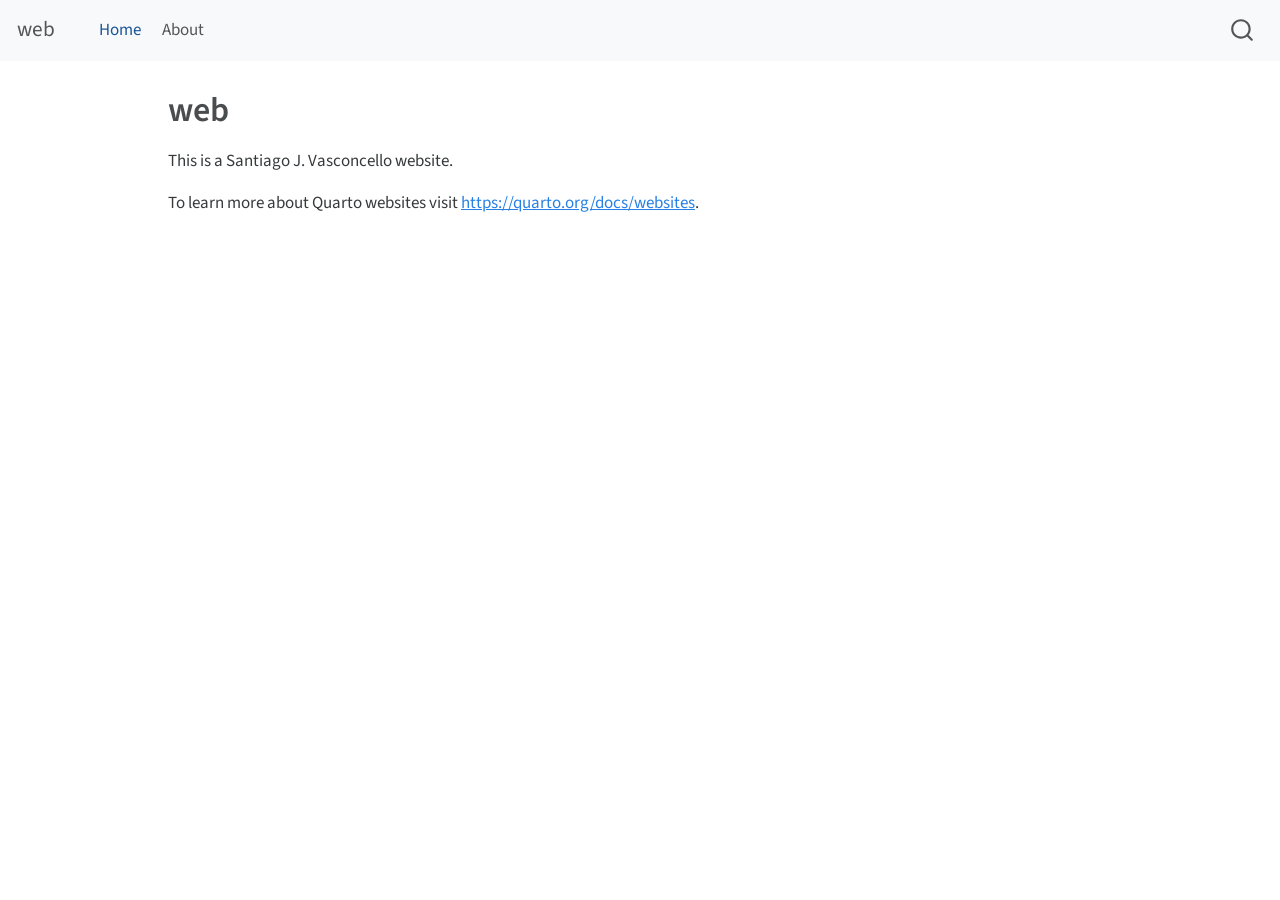
==== docs/index.html @ 11f4a7a4 "🎉 First commit" ====
<!DOCTYPE html>
<html xmlns="http://www.w3.org/1999/xhtml" lang="en" xml:lang="en"><head>

<meta charset="utf-8">
<meta name="generator" content="quarto-1.3.450">

<meta name="viewport" content="width=device-width, initial-scale=1.0, user-scalable=yes">


<title>web</title>
<style>
code{white-space: pre-wrap;}
span.smallcaps{font-variant: small-caps;}
div.columns{display: flex; gap: min(4vw, 1.5em);}
div.column{flex: auto; overflow-x: auto;}
div.hanging-indent{margin-left: 1.5em; text-indent: -1.5em;}
ul.task-list{list-style: none;}
ul.task-list li input[type="checkbox"] {
  width: 0.8em;
  margin: 0 0.8em 0.2em -1em; /* quarto-specific, see https://github.com/quarto-dev/quarto-cli/issues/4556 */ 
  vertical-align: middle;
}
</style>


<script src="site_libs/quarto-nav/quarto-nav.js"></script>
<script src="site_libs/quarto-nav/headroom.min.js"></script>
<script src="site_libs/clipboard/clipboard.min.js"></script>
<script src="site_libs/quarto-search/autocomplete.umd.js"></script>
<script src="site_libs/quarto-search/fuse.min.js"></script>
<script src="site_libs/quarto-search/quarto-search.js"></script>
<meta name="quarto:offset" content="./">
<script src="site_libs/quarto-html/quarto.js"></script>
<script src="site_libs/quarto-html/popper.min.js"></script>
<script src="site_libs/quarto-html/tippy.umd.min.js"></script>
<script src="site_libs/quarto-html/anchor.min.js"></script>
<link href="site_libs/quarto-html/tippy.css" rel="stylesheet">
<link href="site_libs/quarto-html/quarto-syntax-highlighting.css" rel="stylesheet" id="quarto-text-highlighting-styles">
<script src="site_libs/bootstrap/bootstrap.min.js"></script>
<link href="site_libs/bootstrap/bootstrap-icons.css" rel="stylesheet">
<link href="site_libs/bootstrap/bootstrap.min.css" rel="stylesheet" id="quarto-bootstrap" data-mode="light">
<script id="quarto-search-options" type="application/json">{
  "location": "navbar",
  "copy-button": false,
  "collapse-after": 3,
  "panel-placement": "end",
  "type": "overlay",
  "limit": 20,
  "language": {
    "search-no-results-text": "No results",
    "search-matching-documents-text": "matching documents",
    "search-copy-link-title": "Copy link to search",
    "search-hide-matches-text": "Hide additional matches",
    "search-more-match-text": "more match in this document",
    "search-more-matches-text": "more matches in this document",
    "search-clear-button-title": "Clear",
    "search-detached-cancel-button-title": "Cancel",
    "search-submit-button-title": "Submit",
    "search-label": "Search"
  }
}</script>


<link rel="stylesheet" href="styles.css">
</head>

<body class="nav-fixed">

<div id="quarto-search-results"></div>
  <header id="quarto-header" class="headroom fixed-top">
    <nav class="navbar navbar-expand-lg navbar-dark ">
      <div class="navbar-container container-fluid">
      <div class="navbar-brand-container">
    <a class="navbar-brand" href="./index.html">
    <span class="navbar-title">web</span>
    </a>
  </div>
            <div id="quarto-search" class="" title="Search"></div>
          <button class="navbar-toggler" type="button" data-bs-toggle="collapse" data-bs-target="#navbarCollapse" aria-controls="navbarCollapse" aria-expanded="false" aria-label="Toggle navigation" onclick="if (window.quartoToggleHeadroom) { window.quartoToggleHeadroom(); }">
  <span class="navbar-toggler-icon"></span>
</button>
          <div class="collapse navbar-collapse" id="navbarCollapse">
            <ul class="navbar-nav navbar-nav-scroll me-auto">
  <li class="nav-item">
    <a class="nav-link active" href="./index.html" rel="" target="" aria-current="page">
 <span class="menu-text">Home</span></a>
  </li>  
  <li class="nav-item">
    <a class="nav-link" href="./about.html" rel="" target="">
 <span class="menu-text">About</span></a>
  </li>  
</ul>
            <div class="quarto-navbar-tools ms-auto">
</div>
          </div> <!-- /navcollapse -->
      </div> <!-- /container-fluid -->
    </nav>
</header>
<!-- content -->
<div id="quarto-content" class="quarto-container page-columns page-rows-contents page-layout-article page-navbar">
<!-- sidebar -->
<!-- margin-sidebar -->
    <div id="quarto-margin-sidebar" class="sidebar margin-sidebar">
        
    </div>
<!-- main -->
<main class="content" id="quarto-document-content">

<header id="title-block-header" class="quarto-title-block default">
<div class="quarto-title">
<h1 class="title">web</h1>
</div>



<div class="quarto-title-meta">

    
  
    
  </div>
  

</header>

<p>This is a Santiago J. Vasconcello website.</p>
<p>To learn more about Quarto websites visit <a href="https://quarto.org/docs/websites" class="uri">https://quarto.org/docs/websites</a>.</p>



</main> <!-- /main -->
<script id="quarto-html-after-body" type="application/javascript">
window.document.addEventListener("DOMContentLoaded", function (event) {
  const toggleBodyColorMode = (bsSheetEl) => {
    const mode = bsSheetEl.getAttribute("data-mode");
    const bodyEl = window.document.querySelector("body");
    if (mode === "dark") {
      bodyEl.classList.add("quarto-dark");
      bodyEl.classList.remove("quarto-light");
    } else {
      bodyEl.classList.add("quarto-light");
      bodyEl.classList.remove("quarto-dark");
    }
  }
  const toggleBodyColorPrimary = () => {
    const bsSheetEl = window.document.querySelector("link#quarto-bootstrap");
    if (bsSheetEl) {
      toggleBodyColorMode(bsSheetEl);
    }
  }
  toggleBodyColorPrimary();  
  const icon = "";
  const anchorJS = new window.AnchorJS();
  anchorJS.options = {
    placement: 'right',
    icon: icon
  };
  anchorJS.add('.anchored');
  const isCodeAnnotation = (el) => {
    for (const clz of el.classList) {
      if (clz.startsWith('code-annotation-')) {                     
        return true;
      }
    }
    return false;
  }
  const clipboard = new window.ClipboardJS('.code-copy-button', {
    text: function(trigger) {
      const codeEl = trigger.previousElementSibling.cloneNode(true);
      for (const childEl of codeEl.children) {
        if (isCodeAnnotation(childEl)) {
          childEl.remove();
        }
      }
      return codeEl.innerText;
    }
  });
  clipboard.on('success', function(e) {
    // button target
    const button = e.trigger;
    // don't keep focus
    button.blur();
    // flash "checked"
    button.classList.add('code-copy-button-checked');
    var currentTitle = button.getAttribute("title");
    button.setAttribute("title", "Copied!");
    let tooltip;
    if (window.bootstrap) {
      button.setAttribute("data-bs-toggle", "tooltip");
      button.setAttribute("data-bs-placement", "left");
      button.setAttribute("data-bs-title", "Copied!");
      tooltip = new bootstrap.Tooltip(button, 
        { trigger: "manual", 
          customClass: "code-copy-button-tooltip",
          offset: [0, -8]});
      tooltip.show();    
    }
    setTimeout(function() {
      if (tooltip) {
        tooltip.hide();
        button.removeAttribute("data-bs-title");
        button.removeAttribute("data-bs-toggle");
        button.removeAttribute("data-bs-placement");
      }
      button.setAttribute("title", currentTitle);
      button.classList.remove('code-copy-button-checked');
    }, 1000);
    // clear code selection
    e.clearSelection();
  });
  function tippyHover(el, contentFn) {
    const config = {
      allowHTML: true,
      content: contentFn,
      maxWidth: 500,
      delay: 100,
      arrow: false,
      appendTo: function(el) {
          return el.parentElement;
      },
      interactive: true,
      interactiveBorder: 10,
      theme: 'quarto',
      placement: 'bottom-start'
    };
    window.tippy(el, config); 
  }
  const noterefs = window.document.querySelectorAll('a[role="doc-noteref"]');
  for (var i=0; i<noterefs.length; i++) {
    const ref = noterefs[i];
    tippyHover(ref, function() {
      // use id or data attribute instead here
      let href = ref.getAttribute('data-footnote-href') || ref.getAttribute('href');
      try { href = new URL(href).hash; } catch {}
      const id = href.replace(/^#\/?/, "");
      const note = window.document.getElementById(id);
      return note.innerHTML;
    });
  }
      let selectedAnnoteEl;
      const selectorForAnnotation = ( cell, annotation) => {
        let cellAttr = 'data-code-cell="' + cell + '"';
        let lineAttr = 'data-code-annotation="' +  annotation + '"';
        const selector = 'span[' + cellAttr + '][' + lineAttr + ']';
        return selector;
      }
      const selectCodeLines = (annoteEl) => {
        const doc = window.document;
        const targetCell = annoteEl.getAttribute("data-target-cell");
        const targetAnnotation = annoteEl.getAttribute("data-target-annotation");
        const annoteSpan = window.document.querySelector(selectorForAnnotation(targetCell, targetAnnotation));
        const lines = annoteSpan.getAttribute("data-code-lines").split(",");
        const lineIds = lines.map((line) => {
          return targetCell + "-" + line;
        })
        let top = null;
        let height = null;
        let parent = null;
        if (lineIds.length > 0) {
            //compute the position of the single el (top and bottom and make a div)
            const el = window.document.getElementById(lineIds[0]);
            top = el.offsetTop;
            height = el.offsetHeight;
            parent = el.parentElement.parentElement;
          if (lineIds.length > 1) {
            const lastEl = window.document.getElementById(lineIds[lineIds.length - 1]);
            const bottom = lastEl.offsetTop + lastEl.offsetHeight;
            height = bottom - top;
          }
          if (top !== null && height !== null && parent !== null) {
            // cook up a div (if necessary) and position it 
            let div = window.document.getElementById("code-annotation-line-highlight");
            if (div === null) {
              div = window.document.createElement("div");
              div.setAttribute("id", "code-annotation-line-highlight");
              div.style.position = 'absolute';
              parent.appendChild(div);
            }
            div.style.top = top - 2 + "px";
            div.style.height = height + 4 + "px";
            let gutterDiv = window.document.getElementById("code-annotation-line-highlight-gutter");
            if (gutterDiv === null) {
              gutterDiv = window.document.createElement("div");
              gutterDiv.setAttribute("id", "code-annotation-line-highlight-gutter");
              gutterDiv.style.position = 'absolute';
              const codeCell = window.document.getElementById(targetCell);
              const gutter = codeCell.querySelector('.code-annotation-gutter');
              gutter.appendChild(gutterDiv);
            }
            gutterDiv.style.top = top - 2 + "px";
            gutterDiv.style.height = height + 4 + "px";
          }
          selectedAnnoteEl = annoteEl;
        }
      };
      const unselectCodeLines = () => {
        const elementsIds = ["code-annotation-line-highlight", "code-annotation-line-highlight-gutter"];
        elementsIds.forEach((elId) => {
          const div = window.document.getElementById(elId);
          if (div) {
            div.remove();
          }
        });
        selectedAnnoteEl = undefined;
      };
      // Attach click handler to the DT
      const annoteDls = window.document.querySelectorAll('dt[data-target-cell]');
      for (const annoteDlNode of annoteDls) {
        annoteDlNode.addEventListener('click', (event) => {
          const clickedEl = event.target;
          if (clickedEl !== selectedAnnoteEl) {
            unselectCodeLines();
            const activeEl = window.document.querySelector('dt[data-target-cell].code-annotation-active');
            if (activeEl) {
              activeEl.classList.remove('code-annotation-active');
            }
            selectCodeLines(clickedEl);
            clickedEl.classList.add('code-annotation-active');
          } else {
            // Unselect the line
            unselectCodeLines();
            clickedEl.classList.remove('code-annotation-active');
          }
        });
      }
  const findCites = (el) => {
    const parentEl = el.parentElement;
    if (parentEl) {
      const cites = parentEl.dataset.cites;
      if (cites) {
        return {
          el,
          cites: cites.split(' ')
        };
      } else {
        return findCites(el.parentElement)
      }
    } else {
      return undefined;
    }
  };
  var bibliorefs = window.document.querySelectorAll('a[role="doc-biblioref"]');
  for (var i=0; i<bibliorefs.length; i++) {
    const ref = bibliorefs[i];
    const citeInfo = findCites(ref);
    if (citeInfo) {
      tippyHover(citeInfo.el, function() {
        var popup = window.document.createElement('div');
        citeInfo.cites.forEach(function(cite) {
          var citeDiv = window.document.createElement('div');
          citeDiv.classList.add('hanging-indent');
          citeDiv.classList.add('csl-entry');
          var biblioDiv = window.document.getElementById('ref-' + cite);
          if (biblioDiv) {
            citeDiv.innerHTML = biblioDiv.innerHTML;
          }
          popup.appendChild(citeDiv);
        });
        return popup.innerHTML;
      });
    }
  }
});
</script>
</div> <!-- /content -->



</body></html>
---- docs/site_libs/quarto-html/tippy.css ----
.tippy-box[data-animation=fade][data-state=hidden]{opacity:0}[data-tippy-root]{max-width:calc(100vw - 10px)}.tippy-box{position:relative;background-color:#333;color:#fff;border-radius:4px;font-size:14px;line-height:1.4;white-space:normal;outline:0;transition-property:transform,visibility,opacity}.tippy-box[data-placement^=top]>.tippy-arrow{bottom:0}.tippy-box[data-placement^=top]>.tippy-arrow:before{bottom:-7px;left:0;border-width:8px 8px 0;border-top-color:initial;transform-origin:center top}.tippy-box[data-placement^=bottom]>.tippy-arrow{top:0}.tippy-box[data-placement^=bottom]>.tippy-arrow:before{top:-7px;left:0;border-width:0 8px 8px;border-bottom-color:initial;transform-origin:center bottom}.tippy-box[data-placement^=left]>.tippy-arrow{right:0}.tippy-box[data-placement^=left]>.tippy-arrow:before{border-width:8px 0 8px 8px;border-left-color:initial;right:-7px;transform-origin:center left}.tippy-box[data-placement^=right]>.tippy-arrow{left:0}.tippy-box[data-placement^=right]>.tippy-arrow:before{left:-7px;border-width:8px 8px 8px 0;border-right-color:initial;transform-origin:center right}.tippy-box[data-inertia][data-state=visible]{transition-timing-function:cubic-bezier(.54,1.5,.38,1.11)}.tippy-arrow{width:16px;height:16px;color:#333}.tippy-arrow:before{content:"";position:absolute;border-color:transparent;border-style:solid}.tippy-content{position:relative;padding:5px 9px;z-index:1}
---- docs/site_libs/quarto-html/quarto-syntax-highlighting.css ----
/* quarto syntax highlight colors */
:root {
  --quarto-hl-ot-color: #003B4F;
  --quarto-hl-at-color: #657422;
  --quarto-hl-ss-color: #20794D;
  --quarto-hl-an-color: #5E5E5E;
  --quarto-hl-fu-color: #4758AB;
  --quarto-hl-st-color: #20794D;
  --quarto-hl-cf-color: #003B4F;
  --quarto-hl-op-color: #5E5E5E;
  --quarto-hl-er-color: #AD0000;
  --quarto-hl-bn-color: #AD0000;
  --quarto-hl-al-color: #AD0000;
  --quarto-hl-va-color: #111111;
  --quarto-hl-bu-color: inherit;
  --quarto-hl-ex-color: inherit;
  --quarto-hl-pp-color: #AD0000;
  --quarto-hl-in-color: #5E5E5E;
  --quarto-hl-vs-color: #20794D;
  --quarto-hl-wa-color: #5E5E5E;
  --quarto-hl-do-color: #5E5E5E;
  --quarto-hl-im-color: #00769E;
  --quarto-hl-ch-color: #20794D;
  --quarto-hl-dt-color: #AD0000;
  --quarto-hl-fl-color: #AD0000;
  --quarto-hl-co-color: #5E5E5E;
  --quarto-hl-cv-color: #5E5E5E;
  --quarto-hl-cn-color: #8f5902;
  --quarto-hl-sc-color: #5E5E5E;
  --quarto-hl-dv-color: #AD0000;
  --quarto-hl-kw-color: #003B4F;
}

/* other quarto variables */
:root {
  --quarto-font-monospace: SFMono-Regular, Menlo, Monaco, Consolas, "Liberation Mono", "Courier New", monospace;
}

pre > code.sourceCode > span {
  color: #003B4F;
}

code span {
  color: #003B4F;
}

code.sourceCode > span {
  color: #003B4F;
}

div.sourceCode,
div.sourceCode pre.sourceCode {
  color: #003B4F;
}

code span.ot {
  color: #003B4F;
  font-style: inherit;
}

code span.at {
  color: #657422;
  font-style: inherit;
}

code span.ss {
  color: #20794D;
  font-style: inherit;
}

code span.an {
  color: #5E5E5E;
  font-style: inherit;
}

code span.fu {
  color: #4758AB;
  font-style: inherit;
}

code span.st {
  color: #20794D;
  font-style: inherit;
}

code span.cf {
  color: #003B4F;
  font-style: inherit;
}

code span.op {
  color: #5E5E5E;
  font-style: inherit;
}

code span.er {
  color: #AD0000;
  font-style: inherit;
}

code span.bn {
  color: #AD0000;
  font-style: inherit;
}

code span.al {
  color: #AD0000;
  font-style: inherit;
}

code span.va {
  color: #111111;
  font-style: inherit;
}

code span.bu {
  font-style: inherit;
}

code span.ex {
  font-style: inherit;
}

code span.pp {
  color: #AD0000;
  font-style: inherit;
}

code span.in {
  color: #5E5E5E;
  font-style: inherit;
}

code span.vs {
  color: #20794D;
  font-style: inherit;
}

code span.wa {
  color: #5E5E5E;
  font-style: italic;
}

code span.do {
  color: #5E5E5E;
  font-style: italic;
}

code span.im {
  color: #00769E;
  font-style: inherit;
}

code span.ch {
  color: #20794D;
  font-style: inherit;
}

code span.dt {
  color: #AD0000;
  font-style: inherit;
}

code span.fl {
  color: #AD0000;
  font-style: inherit;
}

code span.co {
  color: #5E5E5E;
  font-style: inherit;
}

code span.cv {
  color: #5E5E5E;
  font-style: italic;
}

code span.cn {
  color: #8f5902;
  font-style: inherit;
}

code span.sc {
  color: #5E5E5E;
  font-style: inherit;
}

code span.dv {
  color: #AD0000;
  font-style: inherit;
}

code span.kw {
  color: #003B4F;
  font-style: inherit;
}

.prevent-inlining {
  content: "</";
}

/*# sourceMappingURL=debc5d5d77c3f9108843748ff7464032.css.map */
---- docs/styles.css ----
/* css styles */
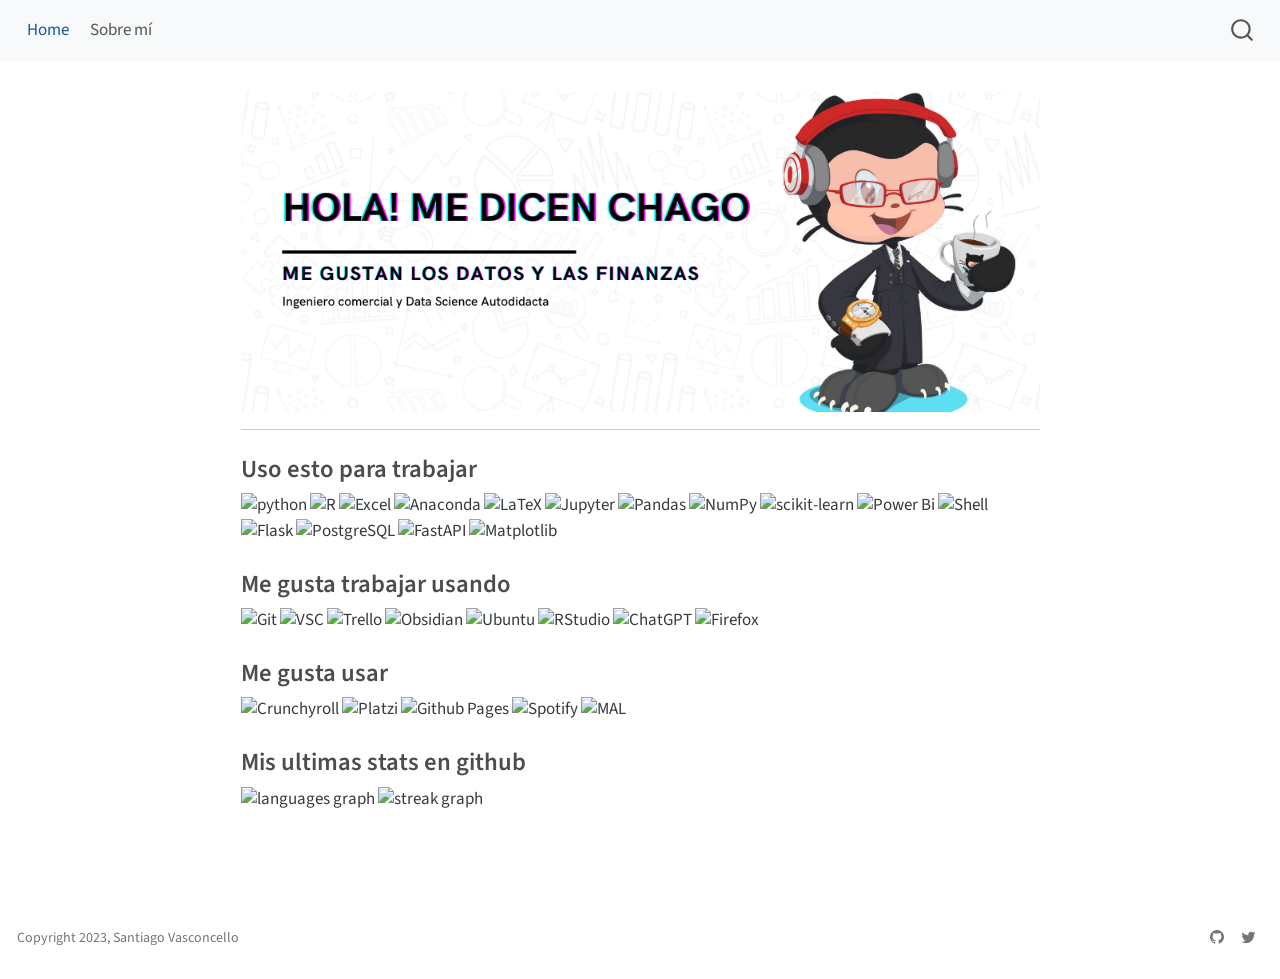
==== commit 6b8b58a3: "✨ Primera version" ====
--- a/docs/index.html
+++ b/docs/index.html
@@ -7,7 +7,7 @@
 <meta name="viewport" content="width=device-width, initial-scale=1.0, user-scalable=yes">
 
 
-<title>web</title>
+<title>index</title>
 <style>
 code{white-space: pre-wrap;}
 span.smallcaps{font-variant: small-caps;}
@@ -64,17 +64,12 @@
 <link rel="stylesheet" href="styles.css">
 </head>
 
-<body class="nav-fixed">
+<body class="nav-fixed fullcontent">
 
 <div id="quarto-search-results"></div>
   <header id="quarto-header" class="headroom fixed-top">
     <nav class="navbar navbar-expand-lg navbar-dark ">
       <div class="navbar-container container-fluid">
-      <div class="navbar-brand-container">
-    <a class="navbar-brand" href="./index.html">
-    <span class="navbar-title">web</span>
-    </a>
-  </div>
             <div id="quarto-search" class="" title="Search"></div>
           <button class="navbar-toggler" type="button" data-bs-toggle="collapse" data-bs-target="#navbarCollapse" aria-controls="navbarCollapse" aria-expanded="false" aria-label="Toggle navigation" onclick="if (window.quartoToggleHeadroom) { window.quartoToggleHeadroom(); }">
   <span class="navbar-toggler-icon"></span>
@@ -87,7 +82,7 @@
   </li>  
   <li class="nav-item">
     <a class="nav-link" href="./about.html" rel="" target="">
- <span class="menu-text">About</span></a>
+ <span class="menu-text">Sobre mí</span></a>
   </li>  
 </ul>
             <div class="quarto-navbar-tools ms-auto">
@@ -100,35 +95,36 @@
 <div id="quarto-content" class="quarto-container page-columns page-rows-contents page-layout-article page-navbar">
 <!-- sidebar -->
 <!-- margin-sidebar -->
-    <div id="quarto-margin-sidebar" class="sidebar margin-sidebar">
-        
-    </div>
+    
 <!-- main -->
 <main class="content" id="quarto-document-content">
 
-<header id="title-block-header" class="quarto-title-block default">
-<div class="quarto-title">
-<h1 class="title">web</h1>
+
+
+<p><img src="img/header.png" class="img-fluid" style="width:120.0%"></p>
+<hr>
+<section id="uso-esto-para-trabajar" class="level3">
+<h3 class="anchored" data-anchor-id="uso-esto-para-trabajar">Uso esto para trabajar</h3>
+<p><img src="https://img.shields.io/badge/Python-14354C?style=for-the-badge&amp;logo=python&amp;logoColor=white.png" class="img-fluid" alt="python"> <img src="https://img.shields.io/badge/R-276DC3?style=for-the-badge&amp;logo=r&amp;logoColor=white.png" class="img-fluid" alt="R"> <img src="https://img.shields.io/badge/Microsoft_Excel-217346?style=for-the-badge&amp;logo=microsoft-excel&amp;logoColor=whit.png" class="img-fluid" alt="Excel"> <img src="https://img.shields.io/badge/Anaconda-%2344A833.svg?style=for-the-badge&amp;logo=anaconda&amp;logoColor=white" class="img-fluid" alt="Anaconda"> <img src="https://img.shields.io/badge/latex-%23008080.svg?style=for-the-badge&amp;logo=latex&amp;logoColor=white" class="img-fluid" alt="LaTeX"> <img src="https://img.shields.io/badge/Jupyter-F37626.svg?&amp;style=for-the-badge&amp;logo=Jupyter&amp;logoColor=white" class="img-fluid" alt="Jupyter"> <img src="https://img.shields.io/badge/pandas-%23150458.svg?style=for-the-badge&amp;logo=pandas&amp;logoColor=white" class="img-fluid" alt="Pandas"> <img src="https://img.shields.io/badge/numpy-%23013243.svg?style=for-the-badge&amp;logo=numpy&amp;logoColor=white" class="img-fluid" alt="NumPy"> <img src="https://img.shields.io/badge/scikit--learn-%23F7931E.svg?style=for-the-badge&amp;logo=scikit-learn&amp;logoColor=white" class="img-fluid" alt="scikit-learn"> <img src="https://img.shields.io/badge/power_bi-F2C811?style=for-the-badge&amp;logo=powerbi&amp;logoColor=black.png" class="img-fluid" alt="Power Bi"> <img src="https://img.shields.io/badge/Shell_Script-121011?style=for-the-badge&amp;logo=gnu-bash&amp;logoColor=white.png" class="img-fluid" alt="Shell"> <img src="https://img.shields.io/badge/Flask-000000?style=for-the-badge&amp;logo=flask&amp;logoColor=white.png" class="img-fluid" alt="Flask"> <img src="https://img.shields.io/badge/PostgreSQL-316192?style=for-the-badge&amp;logo=postgresql&amp;logoColor=white.png" class="img-fluid" alt="PostgreSQL"> <img src="https://img.shields.io/badge/FastAPI-005571?style=for-the-badge&amp;logo=fastapi.png" class="img-fluid" alt="FastAPI"> <img src="https://img.shields.io/badge/Matplotlib-%23ffffff.svg?style=for-the-badge&amp;logo=Matplotlib&amp;logoColor=black" class="img-fluid" alt="Matplotlib"></p>
+</section>
+<section id="me-gusta-trabajar-usando" class="level3">
+<h3 class="anchored" data-anchor-id="me-gusta-trabajar-usando">Me gusta trabajar usando</h3>
+<p><img src="https://img.shields.io/badge/git-%23F05033.svg?style=for-the-badge&amp;logo=git&amp;logoColor=white" class="img-fluid" alt="Git"> <img src="https://img.shields.io/badge/Visual_Studio_Code-0078D4?style=for-the-badge&amp;logo=visual%20studio%20code&amp;logoColor=white.png" class="img-fluid" alt="VSC"> <img src="https://img.shields.io/badge/Trello-0052CC?style=for-the-badge&amp;logo=trello&amp;logoColor=white.png" class="img-fluid" alt="Trello"> <img src="https://img.shields.io/badge/Obsidian-483699?style=for-the-badge&amp;logo=Obsidian&amp;logoColor=white.png" class="img-fluid" alt="Obsidian"> <img src="https://img.shields.io/badge/Ubuntu-E95420?style=for-the-badge&amp;logo=ubuntu&amp;logoColor=white.png" class="img-fluid" alt="Ubuntu"> <img src="https://img.shields.io/badge/RStudio-75AADB?style=for-the-badge&amp;logo=RStudio&amp;logoColor=white.png" class="img-fluid" alt="RStudio"> <img src="https://img.shields.io/badge/chatGPT-74aa9c?style=for-the-badge&amp;logo=openai&amp;logoColor=white.png" class="img-fluid" alt="ChatGPT"> <img src="https://img.shields.io/badge/Firefox-FF7139?style=for-the-badge&amp;logo=Firefox-Browser&amp;logoColor=white.png" class="img-fluid" alt="Firefox"></p>
+</section>
+<section id="me-gusta-usar" class="level3">
+<h3 class="anchored" data-anchor-id="me-gusta-usar">Me gusta usar</h3>
+<p><img src="https://img.shields.io/badge/Crunchyroll-F47521?style=for-the-badge&amp;logo=crunchyroll&amp;logoColor=white.png" class="img-fluid" alt="Crunchyroll"> <img src="https://img.shields.io/badge/Platzi-98CA3F?style=for-the-badge&amp;logo=platzi&amp;logoColor=white.png" class="img-fluid" alt="Platzi"> <img src="https://img.shields.io/badge/github%20pages-121013?style=for-the-badge&amp;logo=github&amp;logoColor=white.png" class="img-fluid" alt="Github Pages"> <img src="https://img.shields.io/badge/Spotify-1ED760?style=for-the-badge&amp;logo=spotify&amp;logoColor=white.png" class="img-fluid" alt="Spotify"> <img src="https://img.shields.io/badge/Myanimelist-2E51A2?style=for-the-badge&amp;logo=myanimelist&amp;logoColor=white.png" class="img-fluid" alt="MAL"></p>
+</section>
+<section id="mis-ultimas-stats-en-github" class="level3">
+<h3 class="anchored" data-anchor-id="mis-ultimas-stats-en-github">Mis ultimas stats en github</h3>
+<div data-align="center">
+<p><img src="https://github-readme-stats.vercel.app/api/top-langs?username=sjvasconcello&amp;locale=en&amp;hide_title=true&amp;layout=compact&amp;card_width=320&amp;langs_count=6&amp;theme=default&amp;hide_border=false&amp;order=2" height="150" alt="languages graph"> <img src="https://streak-stats.demolab.com?user=sjvasconcello&amp;locale=es&amp;mode=daily&amp;theme=default&amp;hide_border=false&amp;border_radius=5&amp;order=3" height="150" alt="streak graph"></p>
 </div>
 
 
-
-<div class="quarto-title-meta">
-
-    
-  
-    
-  </div>
-  
-
-</header>
-
-<p>This is a Santiago J. Vasconcello website.</p>
-<p>To learn more about Quarto websites visit <a href="https://quarto.org/docs/websites" class="uri">https://quarto.org/docs/websites</a>.</p>
-
-
-
-</main> <!-- /main -->
+</section>
+
+<a onclick="window.scrollTo(0, 0); return false;" role="button" id="quarto-back-to-top"><i class="bi bi-arrow-up"></i> Back to top</a></main> <!-- /main -->
 <script id="quarto-html-after-body" type="application/javascript">
 window.document.addEventListener("DOMContentLoaded", function (event) {
   const toggleBodyColorMode = (bsSheetEl) => {
@@ -363,6 +359,30 @@
 });
 </script>
 </div> <!-- /content -->
+<footer class="footer">
+  <div class="nav-footer">
+    <div class="nav-footer-left">Copyright 2023, Santiago Vasconcello</div>   
+    <div class="nav-footer-center">
+      &nbsp;
+    </div>
+    <div class="nav-footer-right">
+      <ul class="footer-items list-unstyled">
+    <li class="nav-item compact">
+    <a class="nav-link" href="https://github.com/sjvasconcello">
+      <i class="bi bi-github" role="img">
+</i> 
+    </a>
+  </li>  
+    <li class="nav-item compact">
+    <a class="nav-link" href="https://twitter.com/sjvasconcello">
+      <i class="bi bi-twitter" role="img">
+</i> 
+    </a>
+  </li>  
+</ul>
+    </div>
+  </div>
+</footer>
 
 
 
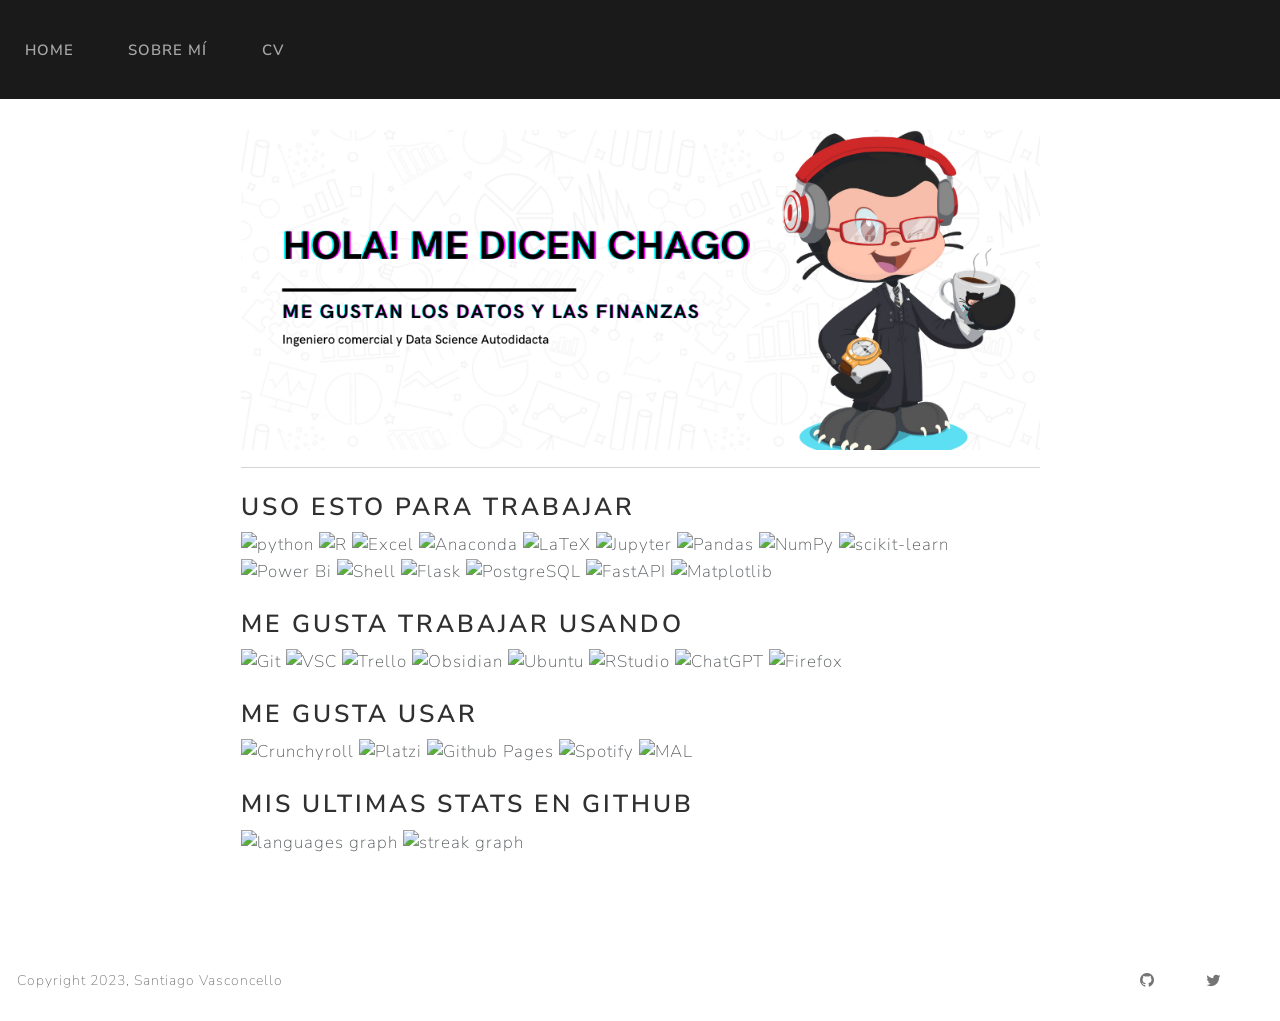
==== commit cfcee94b: "📄 CV added" ====
--- a/docs/index.html
+++ b/docs/index.html
@@ -26,10 +26,6 @@
 <script src="site_libs/quarto-nav/quarto-nav.js"></script>
 <script src="site_libs/quarto-nav/headroom.min.js"></script>
 <script src="site_libs/clipboard/clipboard.min.js"></script>
-<script src="site_libs/quarto-search/autocomplete.umd.js"></script>
-<script src="site_libs/quarto-search/fuse.min.js"></script>
-<script src="site_libs/quarto-search/quarto-search.js"></script>
-<meta name="quarto:offset" content="./">
 <script src="site_libs/quarto-html/quarto.js"></script>
 <script src="site_libs/quarto-html/popper.min.js"></script>
 <script src="site_libs/quarto-html/tippy.umd.min.js"></script>
@@ -40,12 +36,6 @@
 <link href="site_libs/bootstrap/bootstrap-icons.css" rel="stylesheet">
 <link href="site_libs/bootstrap/bootstrap.min.css" rel="stylesheet" id="quarto-bootstrap" data-mode="light">
 <script id="quarto-search-options" type="application/json">{
-  "location": "navbar",
-  "copy-button": false,
-  "collapse-after": 3,
-  "panel-placement": "end",
-  "type": "overlay",
-  "limit": 20,
   "language": {
     "search-no-results-text": "No results",
     "search-matching-documents-text": "matching documents",
@@ -70,7 +60,6 @@
   <header id="quarto-header" class="headroom fixed-top">
     <nav class="navbar navbar-expand-lg navbar-dark ">
       <div class="navbar-container container-fluid">
-            <div id="quarto-search" class="" title="Search"></div>
           <button class="navbar-toggler" type="button" data-bs-toggle="collapse" data-bs-target="#navbarCollapse" aria-controls="navbarCollapse" aria-expanded="false" aria-label="Toggle navigation" onclick="if (window.quartoToggleHeadroom) { window.quartoToggleHeadroom(); }">
   <span class="navbar-toggler-icon"></span>
 </button>
@@ -83,6 +72,10 @@
   <li class="nav-item">
     <a class="nav-link" href="./about.html" rel="" target="">
  <span class="menu-text">Sobre mí</span></a>
+  </li>  
+  <li class="nav-item">
+    <a class="nav-link" href="./cv.html" rel="" target="">
+ <span class="menu-text">CV</span></a>
   </li>  
 </ul>
             <div class="quarto-navbar-tools ms-auto">
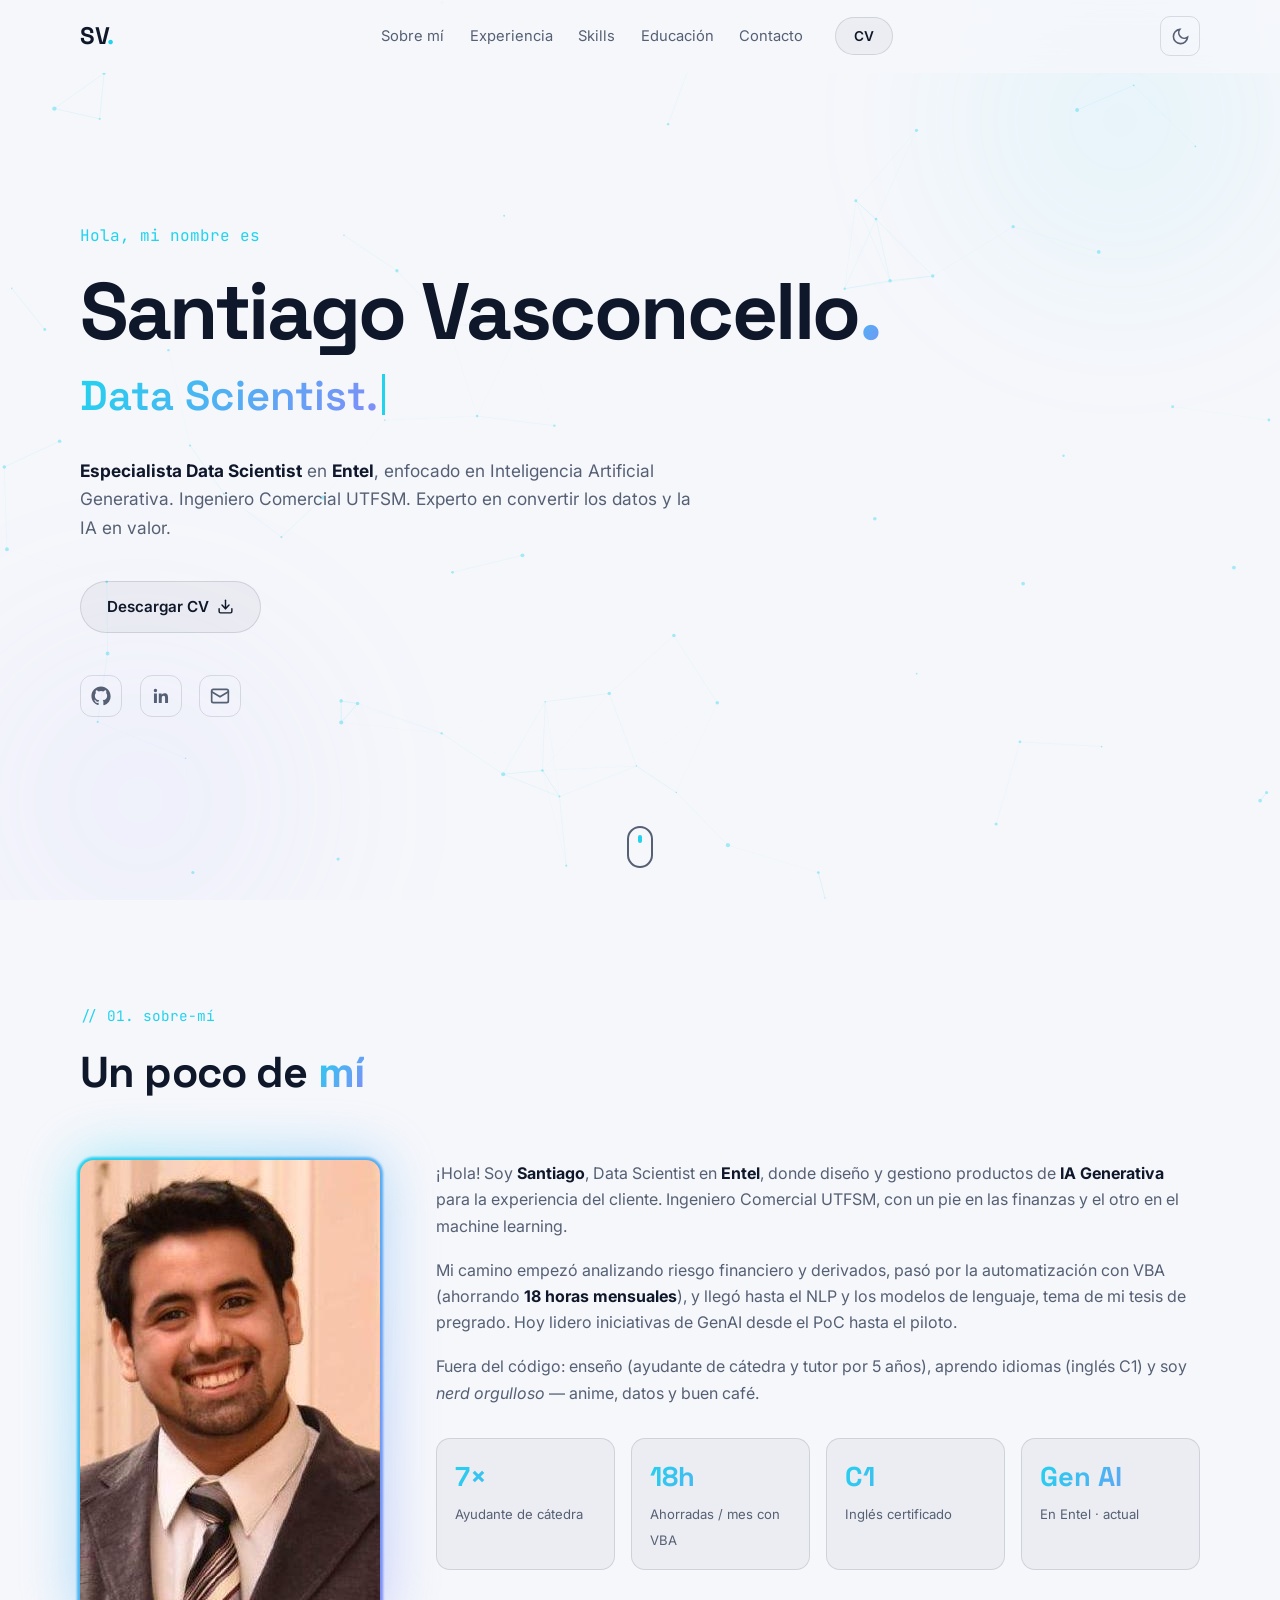
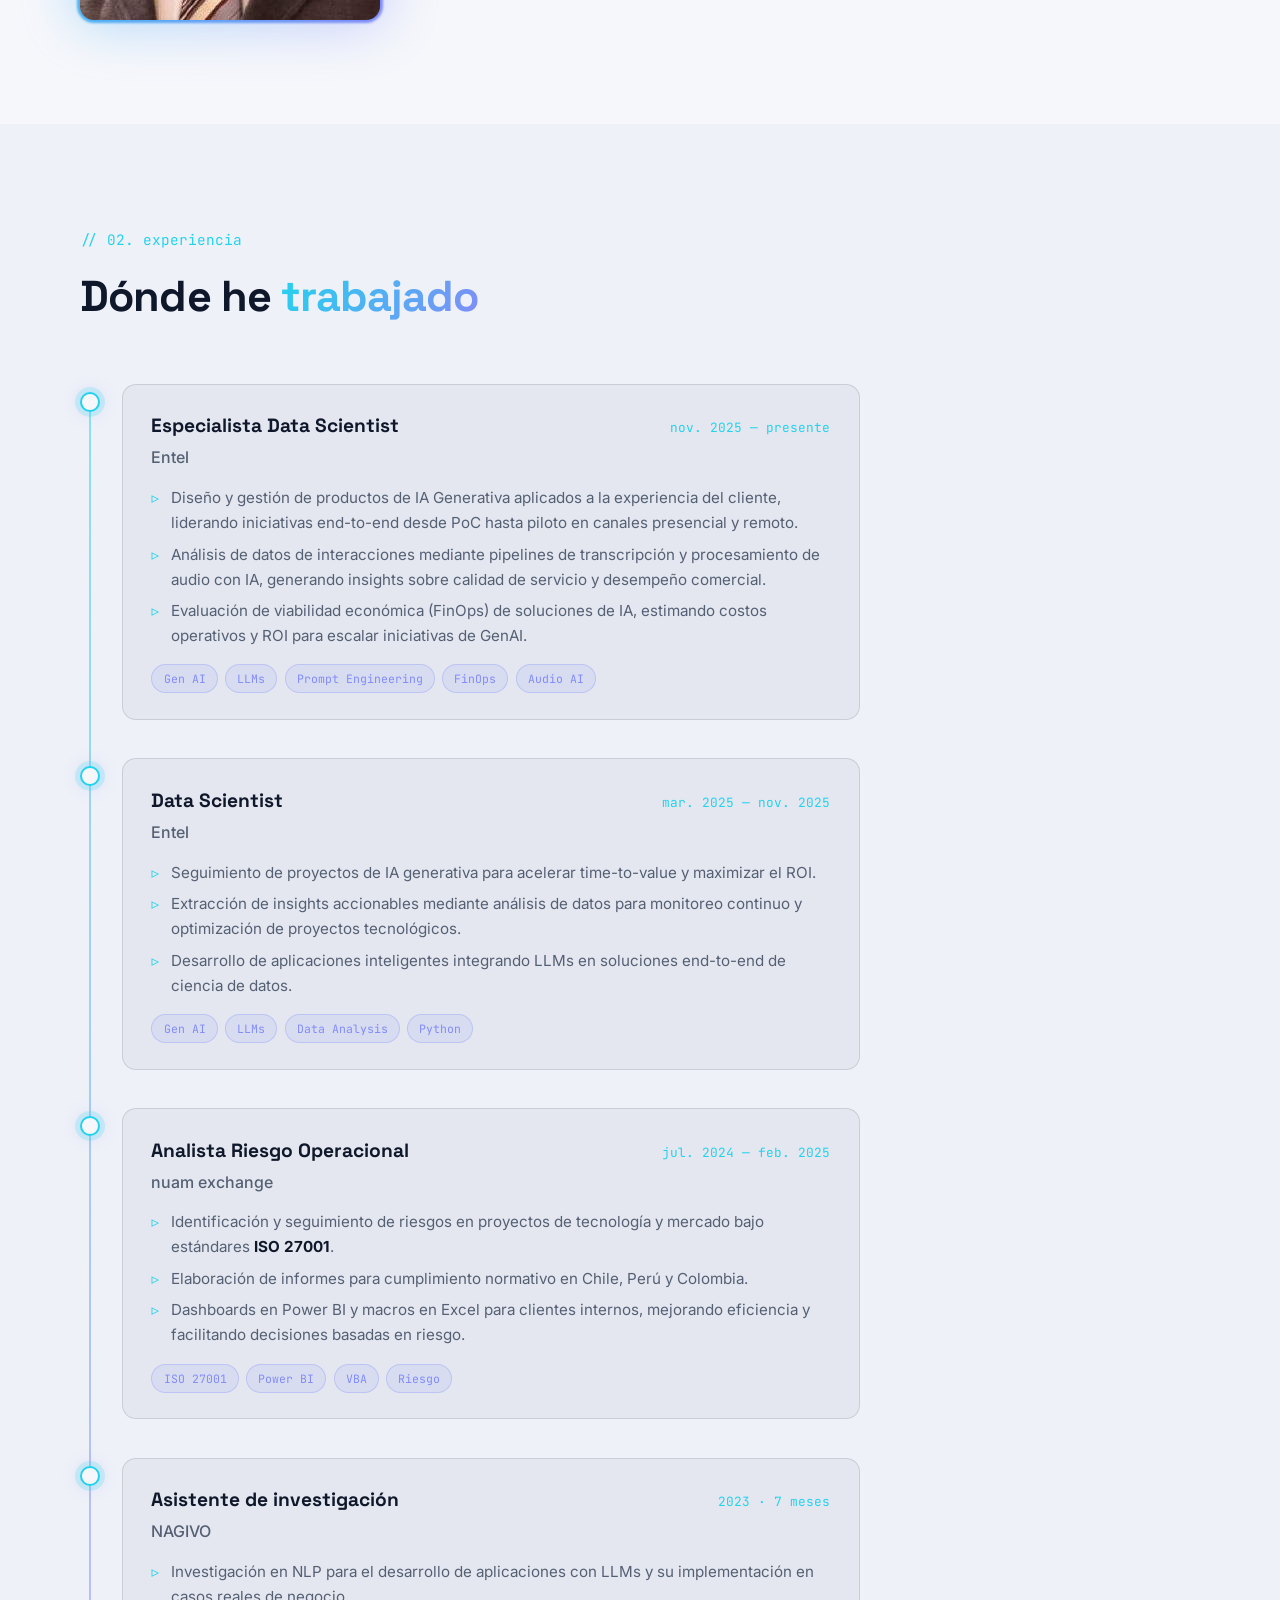
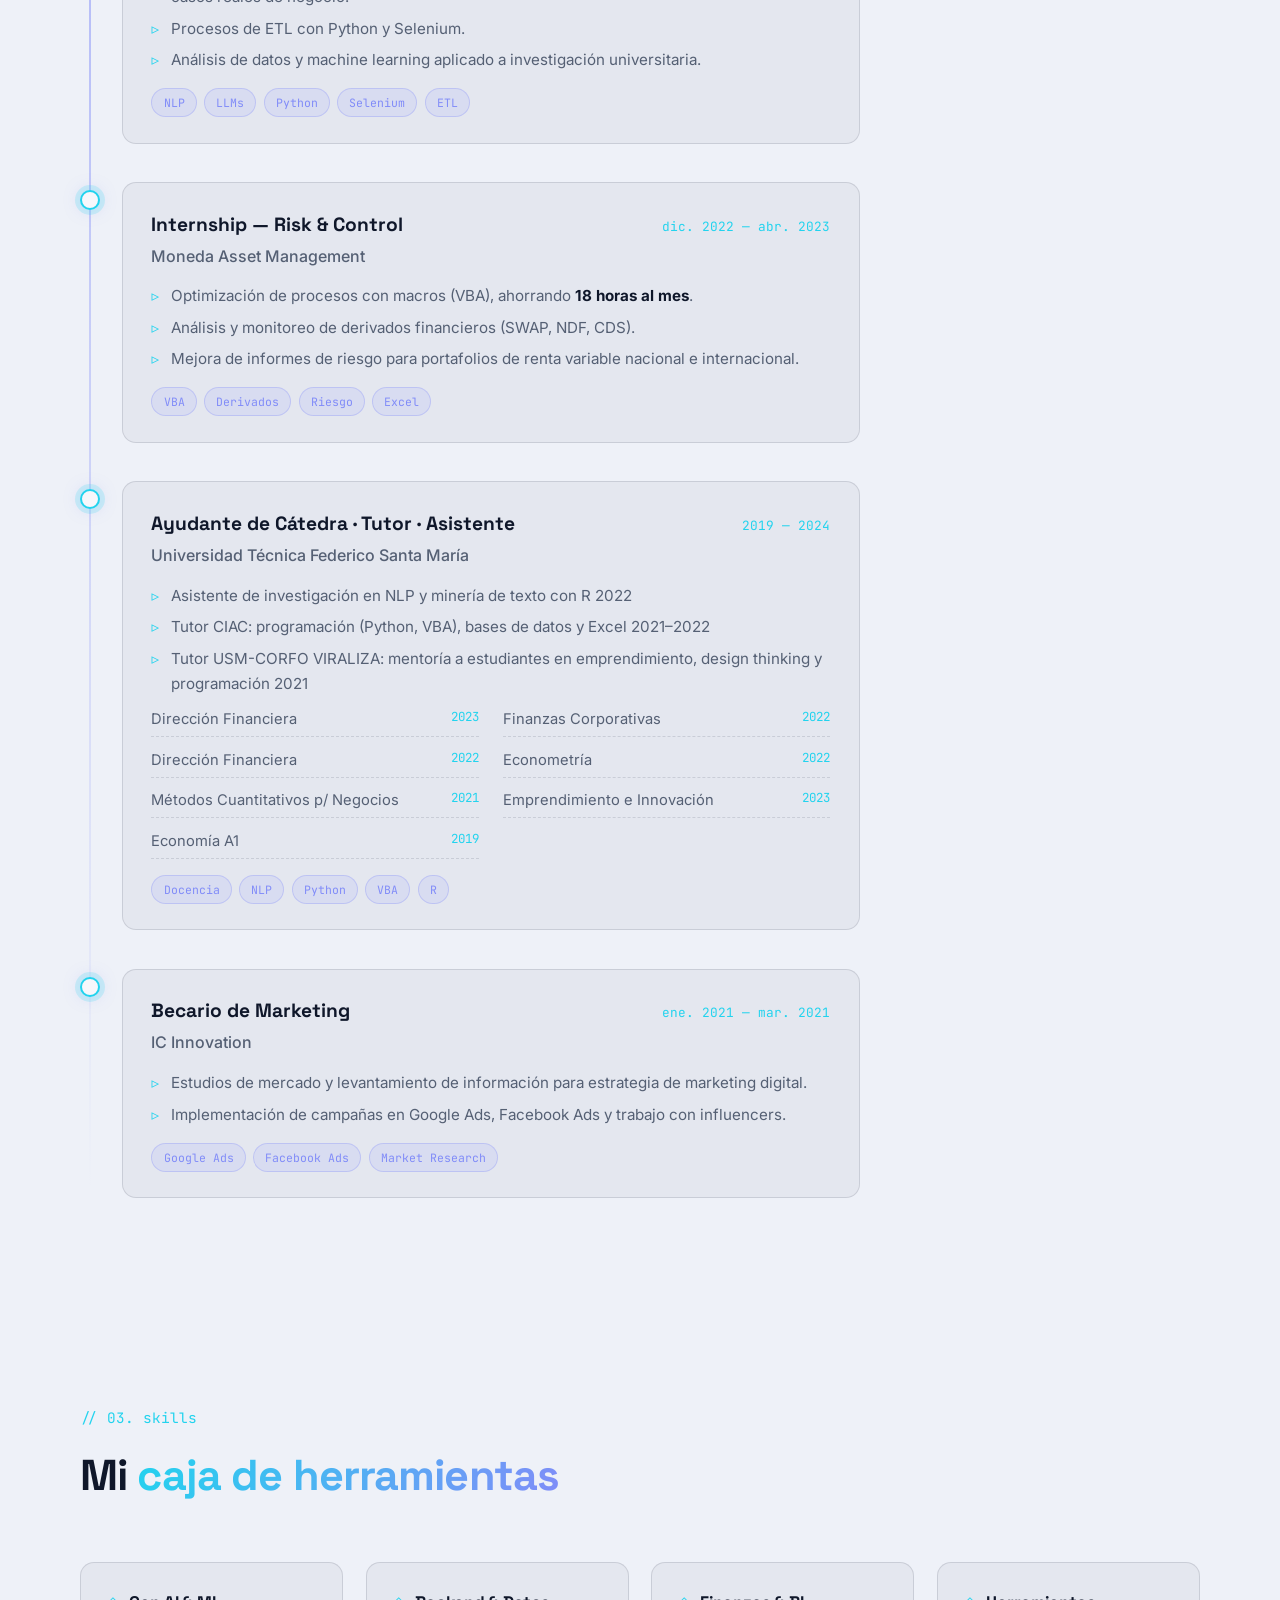
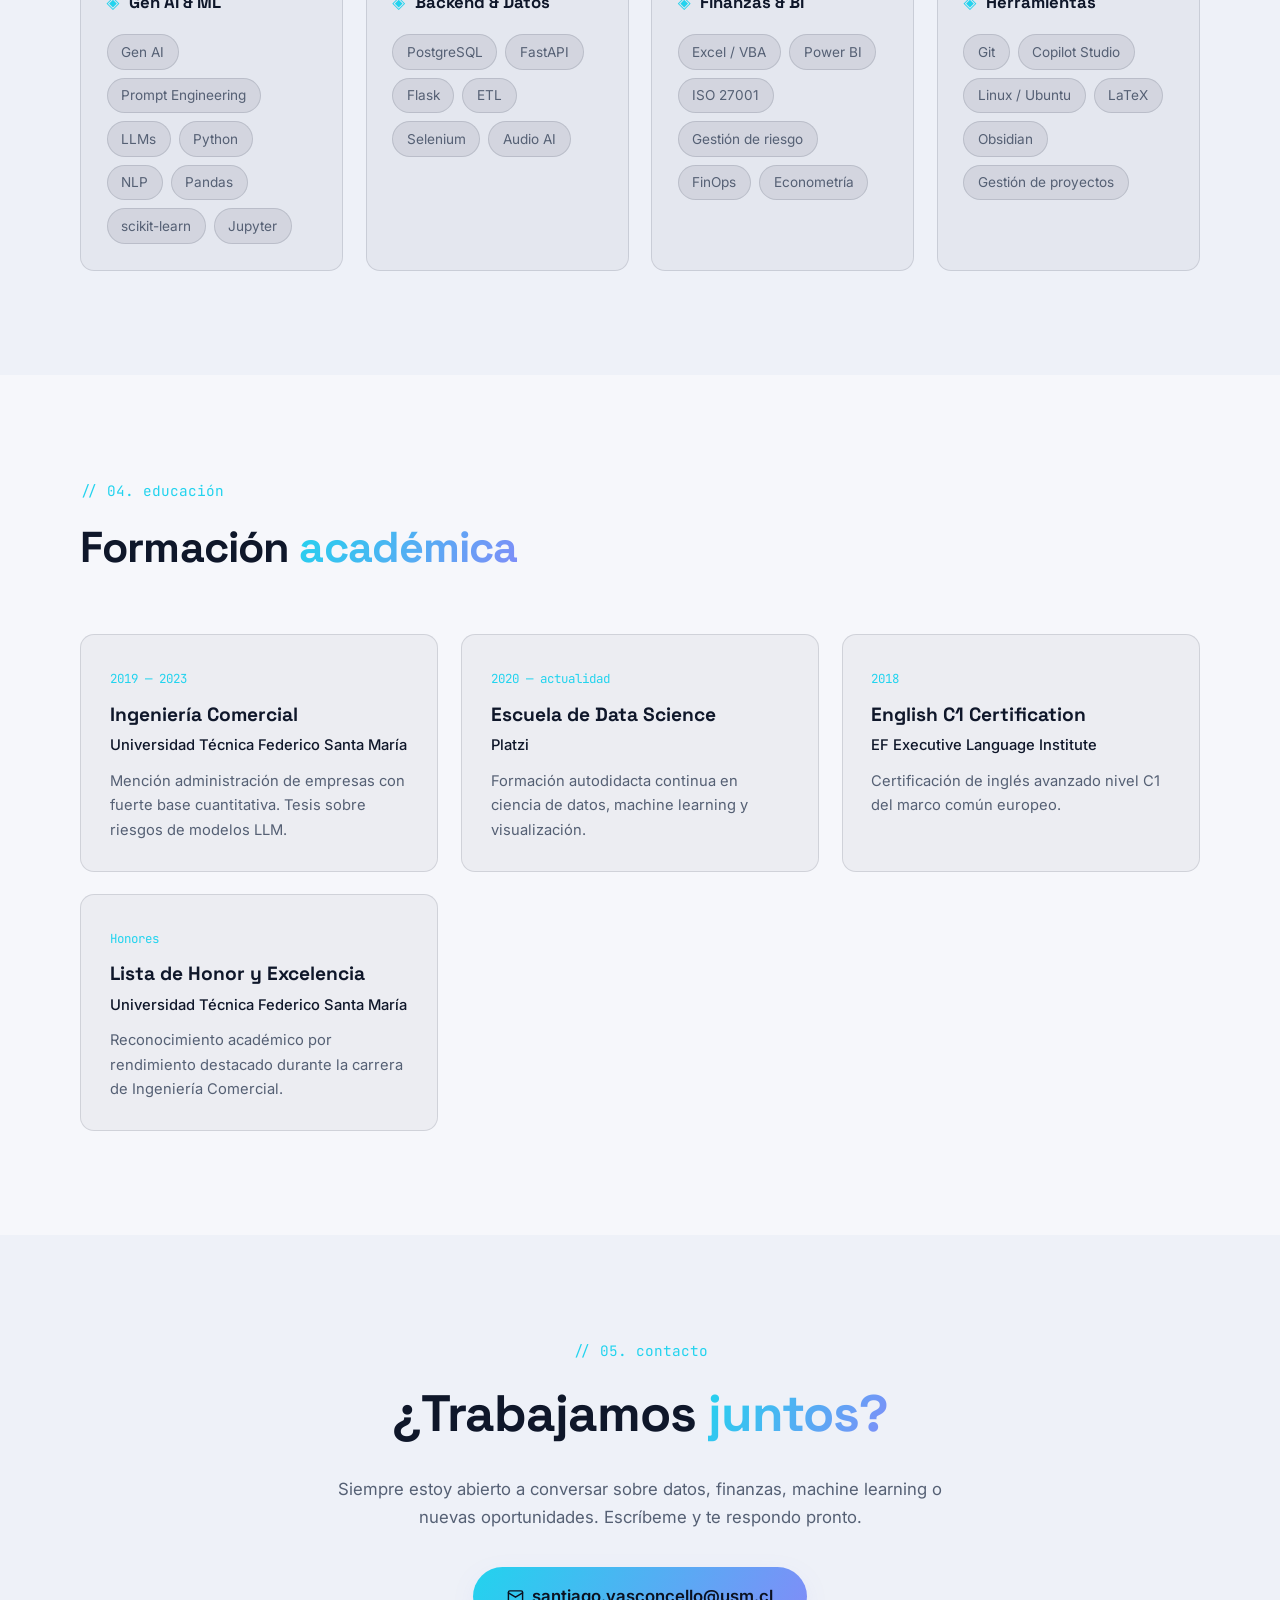
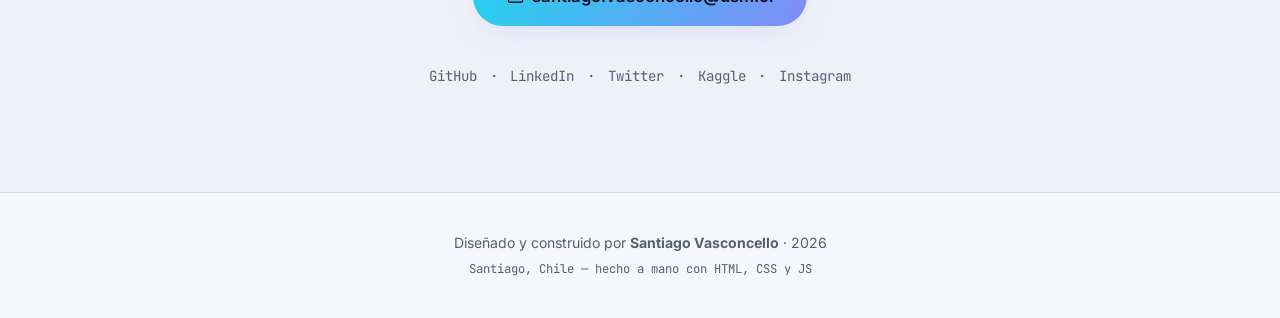
==== commit b5777318: "🚀 update the website" ====
--- a/docs/index.html
+++ b/docs/index.html
@@ -1,382 +1,394 @@
 <!DOCTYPE html>
-<html xmlns="http://www.w3.org/1999/xhtml" lang="en" xml:lang="en"><head>
-
-<meta charset="utf-8">
-<meta name="generator" content="quarto-1.3.450">
-
-<meta name="viewport" content="width=device-width, initial-scale=1.0, user-scalable=yes">
-
-
-<title>index</title>
-<style>
-code{white-space: pre-wrap;}
-span.smallcaps{font-variant: small-caps;}
-div.columns{display: flex; gap: min(4vw, 1.5em);}
-div.column{flex: auto; overflow-x: auto;}
-div.hanging-indent{margin-left: 1.5em; text-indent: -1.5em;}
-ul.task-list{list-style: none;}
-ul.task-list li input[type="checkbox"] {
-  width: 0.8em;
-  margin: 0 0.8em 0.2em -1em; /* quarto-specific, see https://github.com/quarto-dev/quarto-cli/issues/4556 */ 
-  vertical-align: middle;
-}
-</style>
-
-
-<script src="site_libs/quarto-nav/quarto-nav.js"></script>
-<script src="site_libs/quarto-nav/headroom.min.js"></script>
-<script src="site_libs/clipboard/clipboard.min.js"></script>
-<script src="site_libs/quarto-html/quarto.js"></script>
-<script src="site_libs/quarto-html/popper.min.js"></script>
-<script src="site_libs/quarto-html/tippy.umd.min.js"></script>
-<script src="site_libs/quarto-html/anchor.min.js"></script>
-<link href="site_libs/quarto-html/tippy.css" rel="stylesheet">
-<link href="site_libs/quarto-html/quarto-syntax-highlighting.css" rel="stylesheet" id="quarto-text-highlighting-styles">
-<script src="site_libs/bootstrap/bootstrap.min.js"></script>
-<link href="site_libs/bootstrap/bootstrap-icons.css" rel="stylesheet">
-<link href="site_libs/bootstrap/bootstrap.min.css" rel="stylesheet" id="quarto-bootstrap" data-mode="light">
-<script id="quarto-search-options" type="application/json">{
-  "language": {
-    "search-no-results-text": "No results",
-    "search-matching-documents-text": "matching documents",
-    "search-copy-link-title": "Copy link to search",
-    "search-hide-matches-text": "Hide additional matches",
-    "search-more-match-text": "more match in this document",
-    "search-more-matches-text": "more matches in this document",
-    "search-clear-button-title": "Clear",
-    "search-detached-cancel-button-title": "Cancel",
-    "search-submit-button-title": "Submit",
-    "search-label": "Search"
-  }
-}</script>
-
-
-<link rel="stylesheet" href="styles.css">
+<html lang="es" data-theme="dark">
+<head>
+  <meta charset="UTF-8">
+  <meta name="viewport" content="width=device-width, initial-scale=1.0">
+  <title>Santiago Vasconcello — Especialista Data Scientist & Gen AI</title>
+  <meta name="description" content="Portafolio de Santiago J. Vasconcello Acuña: Especialista Data Scientist en Entel, Gen AI e Ingeniero Comercial UTFSM. Experiencia en IA Generativa, riesgo, NLP y LLMs.">
+  <meta property="og:title" content="Santiago Vasconcello — Especialista Data Scientist & Gen AI">
+  <meta property="og:description" content="Especialista Data Scientist @ Entel · Gen AI · Riesgo · NLP & LLMs">
+  <meta property="og:type" content="website">
+  <meta property="og:url" content="https://sjvasconcello.github.io">
+  <meta property="og:image" content="https://sjvasconcello.github.io/assets/img/profile.jpg">
+  <link rel="icon" href="data:image/svg+xml,%3Csvg xmlns='http://www.w3.org/2000/svg' viewBox='0 0 64 64'%3E%3Cdefs%3E%3ClinearGradient id='g' x1='0' y1='0' x2='1' y2='1'%3E%3Cstop offset='0' stop-color='%2322d3ee'/%3E%3Cstop offset='1' stop-color='%23818cf8'/%3E%3C/linearGradient%3E%3C/defs%3E%3Crect width='64' height='64' rx='14' fill='%230b1120'/%3E%3Ctext x='32' y='43' font-family='monospace' font-size='30' font-weight='bold' text-anchor='middle' fill='url(%23g)'%3ESV%3C/text%3E%3C/svg%3E">
+  <link rel="preconnect" href="https://fonts.googleapis.com">
+  <link rel="preconnect" href="https://fonts.gstatic.com" crossorigin>
+  <link href="https://fonts.googleapis.com/css2?family=Inter:wght@400;500;600&family=Space+Grotesk:wght@500;600;700&family=JetBrains+Mono:wght@400;500&display=swap" rel="stylesheet">
+  <link rel="stylesheet" href="assets/css/style.css">
 </head>
-
-<body class="nav-fixed fullcontent">
-
-<div id="quarto-search-results"></div>
-  <header id="quarto-header" class="headroom fixed-top">
-    <nav class="navbar navbar-expand-lg navbar-dark ">
-      <div class="navbar-container container-fluid">
-          <button class="navbar-toggler" type="button" data-bs-toggle="collapse" data-bs-target="#navbarCollapse" aria-controls="navbarCollapse" aria-expanded="false" aria-label="Toggle navigation" onclick="if (window.quartoToggleHeadroom) { window.quartoToggleHeadroom(); }">
-  <span class="navbar-toggler-icon"></span>
-</button>
-          <div class="collapse navbar-collapse" id="navbarCollapse">
-            <ul class="navbar-nav navbar-nav-scroll me-auto">
-  <li class="nav-item">
-    <a class="nav-link active" href="./index.html" rel="" target="" aria-current="page">
- <span class="menu-text">Home</span></a>
-  </li>  
-  <li class="nav-item">
-    <a class="nav-link" href="./about.html" rel="" target="">
- <span class="menu-text">Sobre mí</span></a>
-  </li>  
-  <li class="nav-item">
-    <a class="nav-link" href="./cv.html" rel="" target="">
- <span class="menu-text">CV</span></a>
-  </li>  
-</ul>
-            <div class="quarto-navbar-tools ms-auto">
-</div>
-          </div> <!-- /navcollapse -->
-      </div> <!-- /container-fluid -->
-    </nav>
-</header>
-<!-- content -->
-<div id="quarto-content" class="quarto-container page-columns page-rows-contents page-layout-article page-navbar">
-<!-- sidebar -->
-<!-- margin-sidebar -->
-    
-<!-- main -->
-<main class="content" id="quarto-document-content">
-
-
-
-<p><img src="img/header.png" class="img-fluid" style="width:120.0%"></p>
-<hr>
-<section id="uso-esto-para-trabajar" class="level3">
-<h3 class="anchored" data-anchor-id="uso-esto-para-trabajar">Uso esto para trabajar</h3>
-<p><img src="https://img.shields.io/badge/Python-14354C?style=for-the-badge&amp;logo=python&amp;logoColor=white.png" class="img-fluid" alt="python"> <img src="https://img.shields.io/badge/R-276DC3?style=for-the-badge&amp;logo=r&amp;logoColor=white.png" class="img-fluid" alt="R"> <img src="https://img.shields.io/badge/Microsoft_Excel-217346?style=for-the-badge&amp;logo=microsoft-excel&amp;logoColor=whit.png" class="img-fluid" alt="Excel"> <img src="https://img.shields.io/badge/Anaconda-%2344A833.svg?style=for-the-badge&amp;logo=anaconda&amp;logoColor=white" class="img-fluid" alt="Anaconda"> <img src="https://img.shields.io/badge/latex-%23008080.svg?style=for-the-badge&amp;logo=latex&amp;logoColor=white" class="img-fluid" alt="LaTeX"> <img src="https://img.shields.io/badge/Jupyter-F37626.svg?&amp;style=for-the-badge&amp;logo=Jupyter&amp;logoColor=white" class="img-fluid" alt="Jupyter"> <img src="https://img.shields.io/badge/pandas-%23150458.svg?style=for-the-badge&amp;logo=pandas&amp;logoColor=white" class="img-fluid" alt="Pandas"> <img src="https://img.shields.io/badge/numpy-%23013243.svg?style=for-the-badge&amp;logo=numpy&amp;logoColor=white" class="img-fluid" alt="NumPy"> <img src="https://img.shields.io/badge/scikit--learn-%23F7931E.svg?style=for-the-badge&amp;logo=scikit-learn&amp;logoColor=white" class="img-fluid" alt="scikit-learn"> <img src="https://img.shields.io/badge/power_bi-F2C811?style=for-the-badge&amp;logo=powerbi&amp;logoColor=black.png" class="img-fluid" alt="Power Bi"> <img src="https://img.shields.io/badge/Shell_Script-121011?style=for-the-badge&amp;logo=gnu-bash&amp;logoColor=white.png" class="img-fluid" alt="Shell"> <img src="https://img.shields.io/badge/Flask-000000?style=for-the-badge&amp;logo=flask&amp;logoColor=white.png" class="img-fluid" alt="Flask"> <img src="https://img.shields.io/badge/PostgreSQL-316192?style=for-the-badge&amp;logo=postgresql&amp;logoColor=white.png" class="img-fluid" alt="PostgreSQL"> <img src="https://img.shields.io/badge/FastAPI-005571?style=for-the-badge&amp;logo=fastapi.png" class="img-fluid" alt="FastAPI"> <img src="https://img.shields.io/badge/Matplotlib-%23ffffff.svg?style=for-the-badge&amp;logo=Matplotlib&amp;logoColor=black" class="img-fluid" alt="Matplotlib"></p>
-</section>
-<section id="me-gusta-trabajar-usando" class="level3">
-<h3 class="anchored" data-anchor-id="me-gusta-trabajar-usando">Me gusta trabajar usando</h3>
-<p><img src="https://img.shields.io/badge/git-%23F05033.svg?style=for-the-badge&amp;logo=git&amp;logoColor=white" class="img-fluid" alt="Git"> <img src="https://img.shields.io/badge/Visual_Studio_Code-0078D4?style=for-the-badge&amp;logo=visual%20studio%20code&amp;logoColor=white.png" class="img-fluid" alt="VSC"> <img src="https://img.shields.io/badge/Trello-0052CC?style=for-the-badge&amp;logo=trello&amp;logoColor=white.png" class="img-fluid" alt="Trello"> <img src="https://img.shields.io/badge/Obsidian-483699?style=for-the-badge&amp;logo=Obsidian&amp;logoColor=white.png" class="img-fluid" alt="Obsidian"> <img src="https://img.shields.io/badge/Ubuntu-E95420?style=for-the-badge&amp;logo=ubuntu&amp;logoColor=white.png" class="img-fluid" alt="Ubuntu"> <img src="https://img.shields.io/badge/RStudio-75AADB?style=for-the-badge&amp;logo=RStudio&amp;logoColor=white.png" class="img-fluid" alt="RStudio"> <img src="https://img.shields.io/badge/chatGPT-74aa9c?style=for-the-badge&amp;logo=openai&amp;logoColor=white.png" class="img-fluid" alt="ChatGPT"> <img src="https://img.shields.io/badge/Firefox-FF7139?style=for-the-badge&amp;logo=Firefox-Browser&amp;logoColor=white.png" class="img-fluid" alt="Firefox"></p>
-</section>
-<section id="me-gusta-usar" class="level3">
-<h3 class="anchored" data-anchor-id="me-gusta-usar">Me gusta usar</h3>
-<p><img src="https://img.shields.io/badge/Crunchyroll-F47521?style=for-the-badge&amp;logo=crunchyroll&amp;logoColor=white.png" class="img-fluid" alt="Crunchyroll"> <img src="https://img.shields.io/badge/Platzi-98CA3F?style=for-the-badge&amp;logo=platzi&amp;logoColor=white.png" class="img-fluid" alt="Platzi"> <img src="https://img.shields.io/badge/github%20pages-121013?style=for-the-badge&amp;logo=github&amp;logoColor=white.png" class="img-fluid" alt="Github Pages"> <img src="https://img.shields.io/badge/Spotify-1ED760?style=for-the-badge&amp;logo=spotify&amp;logoColor=white.png" class="img-fluid" alt="Spotify"> <img src="https://img.shields.io/badge/Myanimelist-2E51A2?style=for-the-badge&amp;logo=myanimelist&amp;logoColor=white.png" class="img-fluid" alt="MAL"></p>
-</section>
-<section id="mis-ultimas-stats-en-github" class="level3">
-<h3 class="anchored" data-anchor-id="mis-ultimas-stats-en-github">Mis ultimas stats en github</h3>
-<div data-align="center">
-<p><img src="https://github-readme-stats.vercel.app/api/top-langs?username=sjvasconcello&amp;locale=en&amp;hide_title=true&amp;layout=compact&amp;card_width=320&amp;langs_count=6&amp;theme=default&amp;hide_border=false&amp;order=2" height="150" alt="languages graph"> <img src="https://streak-stats.demolab.com?user=sjvasconcello&amp;locale=es&amp;mode=daily&amp;theme=default&amp;hide_border=false&amp;border_radius=5&amp;order=3" height="150" alt="streak graph"></p>
-</div>
-
-
-</section>
-
-<a onclick="window.scrollTo(0, 0); return false;" role="button" id="quarto-back-to-top"><i class="bi bi-arrow-up"></i> Back to top</a></main> <!-- /main -->
-<script id="quarto-html-after-body" type="application/javascript">
-window.document.addEventListener("DOMContentLoaded", function (event) {
-  const toggleBodyColorMode = (bsSheetEl) => {
-    const mode = bsSheetEl.getAttribute("data-mode");
-    const bodyEl = window.document.querySelector("body");
-    if (mode === "dark") {
-      bodyEl.classList.add("quarto-dark");
-      bodyEl.classList.remove("quarto-light");
-    } else {
-      bodyEl.classList.add("quarto-light");
-      bodyEl.classList.remove("quarto-dark");
-    }
-  }
-  const toggleBodyColorPrimary = () => {
-    const bsSheetEl = window.document.querySelector("link#quarto-bootstrap");
-    if (bsSheetEl) {
-      toggleBodyColorMode(bsSheetEl);
-    }
-  }
-  toggleBodyColorPrimary();  
-  const icon = "";
-  const anchorJS = new window.AnchorJS();
-  anchorJS.options = {
-    placement: 'right',
-    icon: icon
-  };
-  anchorJS.add('.anchored');
-  const isCodeAnnotation = (el) => {
-    for (const clz of el.classList) {
-      if (clz.startsWith('code-annotation-')) {                     
-        return true;
-      }
-    }
-    return false;
-  }
-  const clipboard = new window.ClipboardJS('.code-copy-button', {
-    text: function(trigger) {
-      const codeEl = trigger.previousElementSibling.cloneNode(true);
-      for (const childEl of codeEl.children) {
-        if (isCodeAnnotation(childEl)) {
-          childEl.remove();
-        }
-      }
-      return codeEl.innerText;
-    }
-  });
-  clipboard.on('success', function(e) {
-    // button target
-    const button = e.trigger;
-    // don't keep focus
-    button.blur();
-    // flash "checked"
-    button.classList.add('code-copy-button-checked');
-    var currentTitle = button.getAttribute("title");
-    button.setAttribute("title", "Copied!");
-    let tooltip;
-    if (window.bootstrap) {
-      button.setAttribute("data-bs-toggle", "tooltip");
-      button.setAttribute("data-bs-placement", "left");
-      button.setAttribute("data-bs-title", "Copied!");
-      tooltip = new bootstrap.Tooltip(button, 
-        { trigger: "manual", 
-          customClass: "code-copy-button-tooltip",
-          offset: [0, -8]});
-      tooltip.show();    
-    }
-    setTimeout(function() {
-      if (tooltip) {
-        tooltip.hide();
-        button.removeAttribute("data-bs-title");
-        button.removeAttribute("data-bs-toggle");
-        button.removeAttribute("data-bs-placement");
-      }
-      button.setAttribute("title", currentTitle);
-      button.classList.remove('code-copy-button-checked');
-    }, 1000);
-    // clear code selection
-    e.clearSelection();
-  });
-  function tippyHover(el, contentFn) {
-    const config = {
-      allowHTML: true,
-      content: contentFn,
-      maxWidth: 500,
-      delay: 100,
-      arrow: false,
-      appendTo: function(el) {
-          return el.parentElement;
-      },
-      interactive: true,
-      interactiveBorder: 10,
-      theme: 'quarto',
-      placement: 'bottom-start'
-    };
-    window.tippy(el, config); 
-  }
-  const noterefs = window.document.querySelectorAll('a[role="doc-noteref"]');
-  for (var i=0; i<noterefs.length; i++) {
-    const ref = noterefs[i];
-    tippyHover(ref, function() {
-      // use id or data attribute instead here
-      let href = ref.getAttribute('data-footnote-href') || ref.getAttribute('href');
-      try { href = new URL(href).hash; } catch {}
-      const id = href.replace(/^#\/?/, "");
-      const note = window.document.getElementById(id);
-      return note.innerHTML;
-    });
-  }
-      let selectedAnnoteEl;
-      const selectorForAnnotation = ( cell, annotation) => {
-        let cellAttr = 'data-code-cell="' + cell + '"';
-        let lineAttr = 'data-code-annotation="' +  annotation + '"';
-        const selector = 'span[' + cellAttr + '][' + lineAttr + ']';
-        return selector;
-      }
-      const selectCodeLines = (annoteEl) => {
-        const doc = window.document;
-        const targetCell = annoteEl.getAttribute("data-target-cell");
-        const targetAnnotation = annoteEl.getAttribute("data-target-annotation");
-        const annoteSpan = window.document.querySelector(selectorForAnnotation(targetCell, targetAnnotation));
-        const lines = annoteSpan.getAttribute("data-code-lines").split(",");
-        const lineIds = lines.map((line) => {
-          return targetCell + "-" + line;
-        })
-        let top = null;
-        let height = null;
-        let parent = null;
-        if (lineIds.length > 0) {
-            //compute the position of the single el (top and bottom and make a div)
-            const el = window.document.getElementById(lineIds[0]);
-            top = el.offsetTop;
-            height = el.offsetHeight;
-            parent = el.parentElement.parentElement;
-          if (lineIds.length > 1) {
-            const lastEl = window.document.getElementById(lineIds[lineIds.length - 1]);
-            const bottom = lastEl.offsetTop + lastEl.offsetHeight;
-            height = bottom - top;
-          }
-          if (top !== null && height !== null && parent !== null) {
-            // cook up a div (if necessary) and position it 
-            let div = window.document.getElementById("code-annotation-line-highlight");
-            if (div === null) {
-              div = window.document.createElement("div");
-              div.setAttribute("id", "code-annotation-line-highlight");
-              div.style.position = 'absolute';
-              parent.appendChild(div);
-            }
-            div.style.top = top - 2 + "px";
-            div.style.height = height + 4 + "px";
-            let gutterDiv = window.document.getElementById("code-annotation-line-highlight-gutter");
-            if (gutterDiv === null) {
-              gutterDiv = window.document.createElement("div");
-              gutterDiv.setAttribute("id", "code-annotation-line-highlight-gutter");
-              gutterDiv.style.position = 'absolute';
-              const codeCell = window.document.getElementById(targetCell);
-              const gutter = codeCell.querySelector('.code-annotation-gutter');
-              gutter.appendChild(gutterDiv);
-            }
-            gutterDiv.style.top = top - 2 + "px";
-            gutterDiv.style.height = height + 4 + "px";
-          }
-          selectedAnnoteEl = annoteEl;
-        }
-      };
-      const unselectCodeLines = () => {
-        const elementsIds = ["code-annotation-line-highlight", "code-annotation-line-highlight-gutter"];
-        elementsIds.forEach((elId) => {
-          const div = window.document.getElementById(elId);
-          if (div) {
-            div.remove();
-          }
-        });
-        selectedAnnoteEl = undefined;
-      };
-      // Attach click handler to the DT
-      const annoteDls = window.document.querySelectorAll('dt[data-target-cell]');
-      for (const annoteDlNode of annoteDls) {
-        annoteDlNode.addEventListener('click', (event) => {
-          const clickedEl = event.target;
-          if (clickedEl !== selectedAnnoteEl) {
-            unselectCodeLines();
-            const activeEl = window.document.querySelector('dt[data-target-cell].code-annotation-active');
-            if (activeEl) {
-              activeEl.classList.remove('code-annotation-active');
-            }
-            selectCodeLines(clickedEl);
-            clickedEl.classList.add('code-annotation-active');
-          } else {
-            // Unselect the line
-            unselectCodeLines();
-            clickedEl.classList.remove('code-annotation-active');
-          }
-        });
-      }
-  const findCites = (el) => {
-    const parentEl = el.parentElement;
-    if (parentEl) {
-      const cites = parentEl.dataset.cites;
-      if (cites) {
-        return {
-          el,
-          cites: cites.split(' ')
-        };
-      } else {
-        return findCites(el.parentElement)
-      }
-    } else {
-      return undefined;
-    }
-  };
-  var bibliorefs = window.document.querySelectorAll('a[role="doc-biblioref"]');
-  for (var i=0; i<bibliorefs.length; i++) {
-    const ref = bibliorefs[i];
-    const citeInfo = findCites(ref);
-    if (citeInfo) {
-      tippyHover(citeInfo.el, function() {
-        var popup = window.document.createElement('div');
-        citeInfo.cites.forEach(function(cite) {
-          var citeDiv = window.document.createElement('div');
-          citeDiv.classList.add('hanging-indent');
-          citeDiv.classList.add('csl-entry');
-          var biblioDiv = window.document.getElementById('ref-' + cite);
-          if (biblioDiv) {
-            citeDiv.innerHTML = biblioDiv.innerHTML;
-          }
-          popup.appendChild(citeDiv);
-        });
-        return popup.innerHTML;
-      });
-    }
-  }
-});
-</script>
-</div> <!-- /content -->
-<footer class="footer">
-  <div class="nav-footer">
-    <div class="nav-footer-left">Copyright 2023, Santiago Vasconcello</div>   
-    <div class="nav-footer-center">
-      &nbsp;
+<body>
+
+  <div class="scroll-progress" id="scrollProgress" aria-hidden="true"></div>
+
+  <!-- ============ NAV ============ -->
+  <header class="nav" id="nav">
+    <div class="nav-inner container">
+      <a href="#inicio" class="nav-logo" aria-label="Ir al inicio">SV<span>.</span></a>
+      <nav class="nav-links" id="navLinks" aria-label="Navegación principal">
+        <a href="#sobre-mi" class="nav-link">Sobre mí</a>
+        <a href="#experiencia" class="nav-link">Experiencia</a>
+        <a href="#skills" class="nav-link">Skills</a>
+        <a href="#educacion" class="nav-link">Educación</a>
+        <a href="#contacto" class="nav-link">Contacto</a>
+        <a href="cv.pdf" class="btn btn-sm btn-outline nav-cv" target="_blank" rel="noopener">CV</a>
+      </nav>
+      <div class="nav-actions">
+        <button class="theme-toggle" id="themeToggle" aria-label="Cambiar tema">
+          <svg class="icon-sun" viewBox="0 0 24 24" fill="none" stroke="currentColor" stroke-width="2" stroke-linecap="round"><circle cx="12" cy="12" r="4"/><path d="M12 2v2m0 16v2M4.9 4.9l1.4 1.4m11.3 11.3 1.4 1.4M2 12h2m16 0h2M4.9 19.1l1.4-1.4M17.7 6.3l1.4-1.4"/></svg>
+          <svg class="icon-moon" viewBox="0 0 24 24" fill="none" stroke="currentColor" stroke-width="2" stroke-linecap="round"><path d="M21 12.8A9 9 0 1 1 11.2 3a7 7 0 0 0 9.8 9.8Z"/></svg>
+        </button>
+        <button class="nav-burger" id="navBurger" aria-label="Abrir menú" aria-expanded="false">
+          <span></span><span></span><span></span>
+        </button>
+      </div>
     </div>
-    <div class="nav-footer-right">
-      <ul class="footer-items list-unstyled">
-    <li class="nav-item compact">
-    <a class="nav-link" href="https://github.com/sjvasconcello">
-      <i class="bi bi-github" role="img">
-</i> 
-    </a>
-  </li>  
-    <li class="nav-item compact">
-    <a class="nav-link" href="https://twitter.com/sjvasconcello">
-      <i class="bi bi-twitter" role="img">
-</i> 
-    </a>
-  </li>  
-</ul>
+  </header>
+
+  <main>
+
+    <!-- ============ HERO ============ -->
+    <section class="hero" id="inicio">
+      <canvas id="particles" aria-hidden="true"></canvas>
+      <div class="hero-orbs" aria-hidden="true">
+        <div class="orb orb-1"></div>
+        <div class="orb orb-2"></div>
+      </div>
+      <div class="container hero-content">
+        <p class="hero-kicker reveal">Hola, mi nombre es</p>
+        <h1 class="hero-name reveal">Santiago Vasconcello<span class="grad">.</span></h1>
+        <h2 class="hero-role reveal">
+          <span class="grad" id="typed"></span><span class="caret" aria-hidden="true"></span>
+        </h2>
+        <p class="hero-desc reveal">
+          <strong>Especialista Data Scientist</strong> en <strong>Entel</strong>, enfocado en
+          Inteligencia Artificial Generativa. Ingeniero Comercial UTFSM. Experto en
+          convertir los datos y la IA en valor.
+        </p>
+        <div class="hero-cta reveal">
+          <a href="cv.pdf" class="btn btn-outline" target="_blank" rel="noopener">
+            Descargar CV
+            <svg viewBox="0 0 24 24" fill="none" stroke="currentColor" stroke-width="2" stroke-linecap="round" stroke-linejoin="round"><path d="M21 15v4a2 2 0 0 1-2 2H5a2 2 0 0 1-2-2v-4"/><path d="m7 10 5 5 5-5"/><path d="M12 15V3"/></svg>
+          </a>
+        </div>
+        <div class="hero-socials reveal">
+          <a href="https://github.com/sjvasconcello" target="_blank" rel="noopener" aria-label="GitHub">
+            <svg viewBox="0 0 24 24" fill="currentColor"><path d="M12 .5C5.65.5.5 5.65.5 12c0 5.08 3.29 9.39 7.86 10.91.58.11.79-.25.79-.56 0-.27-.01-1.17-.02-2.12-3.2.7-3.88-1.36-3.88-1.36-.52-1.33-1.28-1.68-1.28-1.68-1.04-.71.08-.7.08-.7 1.15.08 1.76 1.19 1.76 1.19 1.03 1.76 2.7 1.25 3.36.96.1-.75.4-1.25.72-1.54-2.55-.29-5.24-1.28-5.24-5.69 0-1.26.45-2.28 1.19-3.09-.12-.29-.52-1.46.11-3.05 0 0 .97-.31 3.17 1.18a11 11 0 0 1 5.77 0c2.2-1.49 3.17-1.18 3.17-1.18.63 1.59.23 2.76.11 3.05.74.81 1.19 1.83 1.19 3.09 0 4.42-2.7 5.4-5.26 5.68.41.36.78 1.06.78 2.14 0 1.55-.01 2.79-.01 3.17 0 .31.21.68.8.56A10.52 10.52 0 0 0 23.5 12C23.5 5.65 18.35.5 12 .5Z"/></svg>
+          </a>
+          <a href="https://www.linkedin.com/in/sjvasconcello/" target="_blank" rel="noopener" aria-label="LinkedIn">
+            <svg viewBox="0 0 24 24" fill="currentColor"><path d="M20.45 20.45h-3.55v-5.57c0-1.33-.03-3.04-1.85-3.04-1.86 0-2.14 1.45-2.14 2.94v5.67H9.35V9h3.41v1.56h.05c.48-.9 1.64-1.85 3.37-1.85 3.6 0 4.27 2.37 4.27 5.46v6.28ZM5.34 7.43a2.06 2.06 0 1 1 0-4.12 2.06 2.06 0 0 1 0 4.12ZM7.12 20.45H3.55V9h3.57v11.45Z"/></svg>
+          </a>
+          <a href="mailto:santiago.vasconcello@usm.cl" aria-label="Email">
+            <svg viewBox="0 0 24 24" fill="none" stroke="currentColor" stroke-width="2" stroke-linecap="round" stroke-linejoin="round"><rect x="2" y="4" width="20" height="16" rx="2"/><path d="m22 7-10 6L2 7"/></svg>
+          </a>
+        </div>
+      </div>
+      <a href="#sobre-mi" class="hero-scroll" aria-label="Bajar a sobre mí">
+        <span class="mouse"><span class="wheel"></span></span>
+      </a>
+    </section>
+
+    <!-- ============ SOBRE MÍ ============ -->
+    <section class="section" id="sobre-mi">
+      <div class="container">
+        <div class="section-head reveal">
+          <span class="section-kicker">// 01. sobre-mí</span>
+          <h2 class="section-title">Un poco de <span class="grad">mí</span></h2>
+        </div>
+        <div class="about-grid">
+          <div class="about-photo reveal">
+            <div class="photo-frame">
+              <img src="assets/img/profile.jpg" alt="Fotografía de Santiago Vasconcello" width="460" height="460">
+            </div>
+          </div>
+          <div class="about-text">
+            <p class="reveal">
+              ¡Hola! Soy <strong>Santiago</strong>, Data Scientist en <strong>Entel</strong>,
+              donde diseño y gestiono productos de <strong>IA Generativa</strong> para la experiencia del cliente.
+              Ingeniero Comercial UTFSM, con un pie en las finanzas y el otro en el machine learning.
+            </p>
+            <p class="reveal">
+              Mi camino empezó analizando riesgo financiero y derivados, pasó por la automatización
+              con VBA (ahorrando <strong>18 horas mensuales</strong>), y llegó hasta el NLP y los
+              modelos de lenguaje, tema de mi tesis de pregrado. Hoy lidero iniciativas de GenAI
+              desde el PoC hasta el piloto.
+            </p>
+            <p class="reveal">
+              Fuera del código: enseño (ayudante de cátedra y tutor por 5 años), aprendo idiomas
+              (inglés C1) y soy <em>nerd orgulloso</em> — anime, datos y buen café.
+            </p>
+            <ul class="about-facts reveal">
+              <li><span class="fact-num grad">7×</span><span class="fact-label">Ayudante de cátedra</span></li>
+              <li><span class="fact-num grad">18h</span><span class="fact-label">Ahorradas / mes con VBA</span></li>
+              <li><span class="fact-num grad">C1</span><span class="fact-label">Inglés certificado</span></li>
+              <li><span class="fact-num grad">Gen AI</span><span class="fact-label">En Entel · actual</span></li>
+            </ul>
+          </div>
+        </div>
+      </div>
+    </section>
+
+    <!-- ============ EXPERIENCIA ============ -->
+    <section class="section section-alt" id="experiencia">
+      <div class="container">
+        <div class="section-head reveal">
+          <span class="section-kicker">// 02. experiencia</span>
+          <h2 class="section-title">Dónde he <span class="grad">trabajado</span></h2>
+        </div>
+        <div class="timeline">
+
+          <article class="timeline-item reveal">
+            <div class="timeline-dot"></div>
+            <div class="timeline-card">
+              <div class="timeline-top">
+                <h3>Especialista Data Scientist</h3>
+                <span class="timeline-date">nov. 2025 — presente</span>
+              </div>
+              <p class="timeline-org">Entel</p>
+              <ul>
+                <li>Diseño y gestión de productos de IA Generativa aplicados a la experiencia del cliente, liderando iniciativas end-to-end desde PoC hasta piloto en canales presencial y remoto.</li>
+                <li>Análisis de datos de interacciones mediante pipelines de transcripción y procesamiento de audio con IA, generando insights sobre calidad de servicio y desempeño comercial.</li>
+                <li>Evaluación de viabilidad económica (FinOps) de soluciones de IA, estimando costos operativos y ROI para escalar iniciativas de GenAI.</li>
+              </ul>
+              <div class="tags"><span>Gen AI</span><span>LLMs</span><span>Prompt Engineering</span><span>FinOps</span><span>Audio AI</span></div>
+            </div>
+          </article>
+
+          <article class="timeline-item reveal">
+            <div class="timeline-dot"></div>
+            <div class="timeline-card">
+              <div class="timeline-top">
+                <h3>Data Scientist</h3>
+                <span class="timeline-date">mar. 2025 — nov. 2025</span>
+              </div>
+              <p class="timeline-org">Entel</p>
+              <ul>
+                <li>Seguimiento de proyectos de IA generativa para acelerar time-to-value y maximizar el ROI.</li>
+                <li>Extracción de insights accionables mediante análisis de datos para monitoreo continuo y optimización de proyectos tecnológicos.</li>
+                <li>Desarrollo de aplicaciones inteligentes integrando LLMs en soluciones end-to-end de ciencia de datos.</li>
+              </ul>
+              <div class="tags"><span>Gen AI</span><span>LLMs</span><span>Data Analysis</span><span>Python</span></div>
+            </div>
+          </article>
+
+          <article class="timeline-item reveal">
+            <div class="timeline-dot"></div>
+            <div class="timeline-card">
+              <div class="timeline-top">
+                <h3>Analista Riesgo Operacional</h3>
+                <span class="timeline-date">jul. 2024 — feb. 2025</span>
+              </div>
+              <p class="timeline-org">nuam exchange</p>
+              <ul>
+                <li>Identificación y seguimiento de riesgos en proyectos de tecnología y mercado bajo estándares <strong>ISO 27001</strong>.</li>
+                <li>Elaboración de informes para cumplimiento normativo en Chile, Perú y Colombia.</li>
+                <li>Dashboards en Power BI y macros en Excel para clientes internos, mejorando eficiencia y facilitando decisiones basadas en riesgo.</li>
+              </ul>
+              <div class="tags"><span>ISO 27001</span><span>Power BI</span><span>VBA</span><span>Riesgo</span></div>
+            </div>
+          </article>
+
+          <article class="timeline-item reveal">
+            <div class="timeline-dot"></div>
+            <div class="timeline-card">
+              <div class="timeline-top">
+                <h3>Asistente de investigación</h3>
+                <span class="timeline-date">2023 · 7 meses</span>
+              </div>
+              <p class="timeline-org">NAGIVO</p>
+              <ul>
+                <li>Investigación en NLP para el desarrollo de aplicaciones con LLMs y su implementación en casos reales de negocio.</li>
+                <li>Procesos de ETL con Python y Selenium.</li>
+                <li>Análisis de datos y machine learning aplicado a investigación universitaria.</li>
+              </ul>
+              <div class="tags"><span>NLP</span><span>LLMs</span><span>Python</span><span>Selenium</span><span>ETL</span></div>
+            </div>
+          </article>
+
+          <article class="timeline-item reveal">
+            <div class="timeline-dot"></div>
+            <div class="timeline-card">
+              <div class="timeline-top">
+                <h3>Internship — Risk &amp; Control</h3>
+                <span class="timeline-date">dic. 2022 — abr. 2023</span>
+              </div>
+              <p class="timeline-org">Moneda Asset Management</p>
+              <ul>
+                <li>Optimización de procesos con macros (VBA), ahorrando <strong>18 horas al mes</strong>.</li>
+                <li>Análisis y monitoreo de derivados financieros (SWAP, NDF, CDS).</li>
+                <li>Mejora de informes de riesgo para portafolios de renta variable nacional e internacional.</li>
+              </ul>
+              <div class="tags"><span>VBA</span><span>Derivados</span><span>Riesgo</span><span>Excel</span></div>
+            </div>
+          </article>
+
+          <article class="timeline-item reveal">
+            <div class="timeline-dot"></div>
+            <div class="timeline-card">
+              <div class="timeline-top">
+                <h3>Ayudante de Cátedra · Tutor · Asistente</h3>
+                <span class="timeline-date">2019 — 2024</span>
+              </div>
+              <p class="timeline-org">Universidad Técnica Federico Santa María</p>
+              <ul>
+                <li>Asistente de investigación en NLP y minería de texto con R <span>2022</span></li>
+                <li>Tutor CIAC: programación (Python, VBA), bases de datos y Excel <span>2021–2022</span></li>
+                <li>Tutor USM-CORFO VIRALIZA: mentoría a estudiantes en emprendimiento, design thinking y programación <span>2021</span></li>
+              </ul>
+              <ul class="courses">
+                <li>Dirección Financiera <span>2023</span></li>
+                <li>Finanzas Corporativas <span>2022</span></li>
+                <li>Dirección Financiera <span>2022</span></li>
+                <li>Econometría <span>2022</span></li>
+                <li>Métodos Cuantitativos p/ Negocios <span>2021</span></li>
+                <li>Emprendimiento e Innovación <span>2023</span></li>
+                <li>Economía A1 <span>2019</span></li>
+              </ul>
+              <div class="tags"><span>Docencia</span><span>NLP</span><span>Python</span><span>VBA</span><span>R</span></div>
+            </div>
+          </article>
+
+          <article class="timeline-item reveal">
+            <div class="timeline-dot"></div>
+            <div class="timeline-card">
+              <div class="timeline-top">
+                <h3>Becario de Marketing</h3>
+                <span class="timeline-date">ene. 2021 — mar. 2021</span>
+              </div>
+              <p class="timeline-org">IC Innovation</p>
+              <ul>
+                <li>Estudios de mercado y levantamiento de información para estrategia de marketing digital.</li>
+                <li>Implementación de campañas en Google Ads, Facebook Ads y trabajo con influencers.</li>
+              </ul>
+              <div class="tags"><span>Google Ads</span><span>Facebook Ads</span><span>Market Research</span></div>
+            </div>
+          </article>
+
+        </div>
+      </div>
+    </section>
+
+
+
+    <!-- ============ SKILLS ============ -->
+    <section class="section section-alt" id="skills">
+      <div class="container">
+        <div class="section-head reveal">
+          <span class="section-kicker">// 03. skills</span>
+          <h2 class="section-title">Mi <span class="grad">caja de herramientas</span></h2>
+        </div>
+        <div class="skills-grid">
+          <div class="skill-card reveal">
+            <h3><span class="skill-ico">◈</span> Gen AI &amp; ML</h3>
+            <div class="chips">
+              <span class="chip">Gen AI</span><span class="chip">Prompt Engineering</span><span class="chip">LLMs</span>
+              <span class="chip">Python</span><span class="chip">NLP</span><span class="chip">Pandas</span>
+              <span class="chip">scikit-learn</span><span class="chip">Jupyter</span>
+            </div>
+          </div>
+          <div class="skill-card reveal">
+            <h3><span class="skill-ico">◈</span> Backend &amp; Datos</h3>
+            <div class="chips">
+              <span class="chip">PostgreSQL</span><span class="chip">FastAPI</span><span class="chip">Flask</span>
+              <span class="chip">ETL</span><span class="chip">Selenium</span><span class="chip">Audio AI</span>
+            </div>
+          </div>
+          <div class="skill-card reveal">
+            <h3><span class="skill-ico">◈</span> Finanzas &amp; BI</h3>
+            <div class="chips">
+              <span class="chip">Excel / VBA</span><span class="chip">Power BI</span><span class="chip">ISO 27001</span>
+              <span class="chip">Gestión de riesgo</span><span class="chip">FinOps</span><span class="chip">Econometría</span>
+            </div>
+          </div>
+          <div class="skill-card reveal">
+            <h3><span class="skill-ico">◈</span> Herramientas</h3>
+            <div class="chips">
+              <span class="chip">Git</span><span class="chip">Copilot Studio</span><span class="chip">Linux / Ubuntu</span>
+              <span class="chip">LaTeX</span><span class="chip">Obsidian</span><span class="chip">Gestión de proyectos</span>
+            </div>
+          </div>
+        </div>
+
+      </div>
+    </section>
+
+    <!-- ============ EDUCACIÓN ============ -->
+    <section class="section" id="educacion">
+      <div class="container">
+        <div class="section-head reveal">
+          <span class="section-kicker">// 04. educación</span>
+          <h2 class="section-title">Formación <span class="grad">académica</span></h2>
+        </div>
+        <div class="edu-grid">
+          <article class="edu-card reveal">
+            <span class="edu-years">2019 — 2023</span>
+            <h3>Ingeniería Comercial</h3>
+            <p class="edu-org">Universidad Técnica Federico Santa María</p>
+            <p class="edu-desc">Mención administración de empresas con fuerte base cuantitativa. Tesis sobre riesgos de modelos LLM.</p>
+          </article>
+          <article class="edu-card reveal">
+            <span class="edu-years">2020 — actualidad</span>
+            <h3>Escuela de Data Science</h3>
+            <p class="edu-org">Platzi</p>
+            <p class="edu-desc">Formación autodidacta continua en ciencia de datos, machine learning y visualización.</p>
+          </article>
+          <article class="edu-card reveal">
+            <span class="edu-years">2018</span>
+            <h3>English C1 Certification</h3>
+            <p class="edu-org">EF Executive Language Institute</p>
+            <p class="edu-desc">Certificación de inglés avanzado nivel C1 del marco común europeo.</p>
+          </article>
+          <article class="edu-card reveal">
+            <span class="edu-years">Honores</span>
+            <h3>Lista de Honor y Excelencia</h3>
+            <p class="edu-org">Universidad Técnica Federico Santa María</p>
+            <p class="edu-desc">Reconocimiento académico por rendimiento destacado durante la carrera de Ingeniería Comercial.</p>
+          </article>
+        </div>
+      </div>
+    </section>
+
+    <!-- ============ CONTACTO ============ -->
+    <section class="section section-alt" id="contacto">
+      <div class="container contact-inner">
+        <span class="section-kicker reveal">// 05. contacto</span>
+        <h2 class="contact-title reveal">¿Trabajamos <span class="grad">juntos?</span></h2>
+        <p class="contact-desc reveal">
+          Siempre estoy abierto a conversar sobre datos, finanzas, machine learning
+          o nuevas oportunidades. Escríbeme y te respondo pronto.
+        </p>
+        <div class="reveal">
+          <a href="mailto:santiago.vasconcello@usm.cl" class="btn btn-primary btn-lg">
+            <svg viewBox="0 0 24 24" fill="none" stroke="currentColor" stroke-width="2" stroke-linecap="round" stroke-linejoin="round"><rect x="2" y="4" width="20" height="16" rx="2"/><path d="m22 7-10 6L2 7"/></svg>
+            santiago.vasconcello@usm.cl
+          </a>
+        </div>
+        <div class="contact-socials reveal">
+          <a href="https://github.com/sjvasconcello" target="_blank" rel="noopener">GitHub</a>
+          <span>·</span>
+          <a href="https://www.linkedin.com/in/sjvasconcello/" target="_blank" rel="noopener">LinkedIn</a>
+          <span>·</span>
+          <a href="https://twitter.com/sjvasconcello" target="_blank" rel="noopener">Twitter</a>
+          <span>·</span>
+          <a href="https://www.kaggle.com/sjvasconcello" target="_blank" rel="noopener">Kaggle</a>
+          <span>·</span>
+          <a href="https://www.instagram.com/sjvasconcello" target="_blank" rel="noopener">Instagram</a>
+        </div>
+      </div>
+    </section>
+
+  </main>
+
+  <footer class="footer">
+    <div class="container footer-inner">
+      <p>Diseñado y construido por <strong>Santiago Vasconcello</strong> · <span id="year"></span></p>
+      <p class="footer-sub">Santiago, Chile — hecho a mano con HTML, CSS y JS</p>
     </div>
-  </div>
-</footer>
-
-
-
-</body></html>+  </footer>
+
+  <button class="back-top" id="backTop" aria-label="Volver arriba">
+    <svg viewBox="0 0 24 24" fill="none" stroke="currentColor" stroke-width="2" stroke-linecap="round" stroke-linejoin="round"><path d="m18 15-6-6-6 6"/></svg>
+  </button>
+
+  <script src="assets/js/main.js"></script>
+</body>
+</html>
--- a/docs/assets/css/style.css
+++ b/docs/assets/css/style.css
@@ -0,0 +1,687 @@
+/* ============================================================
+   Santiago Vasconcello — Portfolio
+   ============================================================ */
+
+/* ---------- Tokens ---------- */
+:root {
+  --font-body: "Inter", system-ui, sans-serif;
+  --font-display: "Space Grotesk", "Inter", system-ui, sans-serif;
+  --font-mono: "JetBrains Mono", ui-monospace, monospace;
+
+  --accent-1: #22d3ee;
+  --accent-2: #818cf8;
+  --gradient: linear-gradient(120deg, var(--accent-1), var(--accent-2));
+
+  --nav-h: 72px;
+  --radius: 14px;
+  --ease: cubic-bezier(0.22, 1, 0.36, 1);
+}
+
+[data-theme="dark"] {
+  color-scheme: dark;
+  --bg: #070b14;
+  --bg-alt: #0a1020;
+  --surface: rgba(148, 163, 184, 0.06);
+  --surface-hover: rgba(148, 163, 184, 0.12);
+  --border: rgba(148, 163, 184, 0.16);
+  --text: #e6eaf2;
+  --text-muted: #94a3b8;
+  --nav-bg: rgba(7, 11, 20, 0.72);
+  --shadow: 0 20px 50px -20px rgba(0, 0, 0, 0.7);
+  --glow: rgba(129, 140, 248, 0.35);
+}
+
+[data-theme="light"] {
+  color-scheme: light;
+  --bg: #f6f7fb;
+  --bg-alt: #eef1f8;
+  --surface: rgba(15, 23, 42, 0.04);
+  --surface-hover: rgba(15, 23, 42, 0.08);
+  --border: rgba(15, 23, 42, 0.12);
+  --text: #0f172a;
+  --text-muted: #556074;
+  --nav-bg: rgba(246, 247, 251, 0.75);
+  --shadow: 0 20px 50px -24px rgba(15, 23, 42, 0.25);
+  --glow: rgba(129, 140, 248, 0.25);
+}
+
+/* ---------- Reset / base ---------- */
+*, *::before, *::after { box-sizing: border-box; margin: 0; padding: 0; }
+
+html {
+  scroll-behavior: smooth;
+  scroll-padding-top: calc(var(--nav-h) + 12px);
+}
+
+body {
+  font-family: var(--font-body);
+  background: var(--bg);
+  color: var(--text);
+  line-height: 1.65;
+  overflow-x: hidden;
+  transition: background 0.4s ease, color 0.4s ease;
+}
+
+img { max-width: 100%; display: block; }
+a { color: inherit; text-decoration: none; }
+ul { list-style: none; }
+button { font: inherit; background: none; border: none; cursor: pointer; color: inherit; }
+
+.container { width: min(1120px, 100% - 3rem); margin-inline: auto; }
+
+::selection { background: var(--accent-2); color: #fff; }
+
+:focus-visible {
+  outline: 2px solid var(--accent-1);
+  outline-offset: 3px;
+  border-radius: 4px;
+}
+
+.grad {
+  background: var(--gradient);
+  -webkit-background-clip: text;
+  background-clip: text;
+  color: transparent;
+}
+
+/* ---------- Scroll progress ---------- */
+.scroll-progress {
+  position: fixed;
+  top: 0; left: 0;
+  height: 3px; width: 0%;
+  background: var(--gradient);
+  z-index: 200;
+}
+
+/* ---------- Nav ---------- */
+.nav {
+  position: fixed;
+  inset: 0 0 auto 0;
+  z-index: 100;
+  background: var(--nav-bg);
+  backdrop-filter: blur(14px);
+  -webkit-backdrop-filter: blur(14px);
+  border-bottom: 1px solid transparent;
+  transition: border-color 0.3s ease;
+}
+.nav.scrolled { border-bottom-color: var(--border); }
+
+.nav-inner {
+  height: var(--nav-h);
+  display: flex;
+  align-items: center;
+  justify-content: space-between;
+  gap: 1rem;
+}
+
+.nav-logo {
+  font-family: var(--font-display);
+  font-weight: 700;
+  font-size: 1.5rem;
+  letter-spacing: -0.02em;
+}
+.nav-logo span { color: var(--accent-1); }
+
+.nav-links {
+  display: flex;
+  align-items: center;
+  gap: 1.6rem;
+}
+
+.nav-link {
+  position: relative;
+  font-size: 0.92rem;
+  color: var(--text-muted);
+  transition: color 0.25s ease;
+}
+.nav-link::after {
+  content: "";
+  position: absolute;
+  left: 0; bottom: -6px;
+  width: 100%; height: 2px;
+  background: var(--gradient);
+  transform: scaleX(0);
+  transform-origin: left;
+  transition: transform 0.3s var(--ease);
+}
+.nav-link:hover, .nav-link.active { color: var(--text); }
+.nav-link:hover::after, .nav-link.active::after { transform: scaleX(1); }
+
+.nav-cv { margin-left: 0.4rem; }
+
+.nav-actions { display: flex; align-items: center; gap: 0.75rem; }
+
+.theme-toggle {
+  width: 40px; height: 40px;
+  display: grid; place-items: center;
+  border-radius: 10px;
+  border: 1px solid var(--border);
+  color: var(--text-muted);
+  transition: color 0.25s, border-color 0.25s, transform 0.25s;
+}
+.theme-toggle:hover { color: var(--text); border-color: var(--accent-2); transform: translateY(-2px); }
+.theme-toggle svg { width: 19px; height: 19px; }
+[data-theme="dark"] .icon-sun { display: block; }
+[data-theme="dark"] .icon-moon { display: none; }
+[data-theme="light"] .icon-sun { display: none; }
+[data-theme="light"] .icon-moon { display: block; }
+
+.nav-burger {
+  display: none;
+  flex-direction: column;
+  gap: 5px;
+  padding: 8px;
+}
+.nav-burger span {
+  width: 22px; height: 2px;
+  background: var(--text);
+  border-radius: 2px;
+  transition: transform 0.3s var(--ease), opacity 0.3s;
+}
+.nav-burger.open span:nth-child(1) { transform: translateY(7px) rotate(45deg); }
+.nav-burger.open span:nth-child(2) { opacity: 0; }
+.nav-burger.open span:nth-child(3) { transform: translateY(-7px) rotate(-45deg); }
+
+/* ---------- Buttons ---------- */
+.btn {
+  display: inline-flex;
+  align-items: center;
+  gap: 0.55rem;
+  padding: 0.8rem 1.6rem;
+  border-radius: 999px;
+  font-weight: 600;
+  font-size: 0.95rem;
+  transition: transform 0.25s var(--ease), box-shadow 0.25s, background 0.25s, border-color 0.25s;
+}
+.btn svg { width: 17px; height: 17px; }
+
+.btn-primary {
+  background: var(--gradient);
+  color: #0b1120;
+  box-shadow: 0 8px 30px -10px var(--glow);
+}
+.btn-primary:hover { transform: translateY(-3px); box-shadow: 0 14px 40px -10px var(--glow); }
+
+.btn-outline {
+  border: 1px solid var(--border);
+  color: var(--text);
+  background: var(--surface);
+}
+.btn-outline:hover { transform: translateY(-3px); border-color: var(--accent-2); }
+
+.btn-sm { padding: 0.45rem 1.1rem; font-size: 0.85rem; }
+.btn-lg { padding: 1rem 2.1rem; font-size: 1.05rem; }
+
+/* ---------- Hero ---------- */
+.hero {
+  position: relative;
+  min-height: 100svh;
+  display: flex;
+  align-items: center;
+  overflow: hidden;
+}
+
+#particles {
+  position: absolute;
+  inset: 0;
+  width: 100%; height: 100%;
+  opacity: 0.55;
+}
+
+.hero-orbs { position: absolute; inset: 0; overflow: hidden; pointer-events: none; }
+.orb {
+  position: absolute;
+  border-radius: 50%;
+  filter: blur(90px);
+  opacity: 0.5;
+  animation: drift 14s ease-in-out infinite alternate;
+}
+.orb-1 {
+  width: 480px; height: 480px;
+  background: radial-gradient(circle, rgba(34, 211, 238, 0.35), transparent 65%);
+  top: -120px; right: -80px;
+}
+.orb-2 {
+  width: 520px; height: 520px;
+  background: radial-gradient(circle, rgba(129, 140, 248, 0.32), transparent 65%);
+  bottom: -160px; left: -120px;
+  animation-delay: -7s;
+}
+[data-theme="light"] .orb { opacity: 0.35; }
+
+@keyframes drift {
+  from { transform: translate(0, 0) scale(1); }
+  to   { transform: translate(-40px, 40px) scale(1.12); }
+}
+
+.hero-content { position: relative; z-index: 2; padding-block: calc(var(--nav-h) + 3rem) 5rem; }
+
+.hero-kicker {
+  font-family: var(--font-mono);
+  color: var(--accent-1);
+  font-size: 1rem;
+  margin-bottom: 1.2rem;
+}
+
+.hero-name {
+  font-family: var(--font-display);
+  font-size: clamp(2.6rem, 7.5vw, 5rem);
+  font-weight: 700;
+  letter-spacing: -0.03em;
+  line-height: 1.05;
+}
+
+.hero-role {
+  font-family: var(--font-display);
+  font-size: clamp(1.4rem, 4vw, 2.6rem);
+  font-weight: 600;
+  min-height: 1.4em;
+  margin-top: 0.6rem;
+}
+
+.caret {
+  display: inline-block;
+  width: 3px; height: 1em;
+  margin-left: 4px;
+  background: var(--accent-1);
+  vertical-align: -0.12em;
+  animation: blink 1s step-end infinite;
+}
+@keyframes blink { 50% { opacity: 0; } }
+
+.hero-desc {
+  max-width: 620px;
+  margin-top: 1.6rem;
+  color: var(--text-muted);
+  font-size: 1.08rem;
+}
+.hero-desc strong { color: var(--text); }
+
+.hero-cta { display: flex; flex-wrap: wrap; gap: 1rem; margin-top: 2.4rem; }
+
+.hero-socials { display: flex; gap: 1.1rem; margin-top: 2.6rem; }
+.hero-socials a {
+  width: 42px; height: 42px;
+  display: grid; place-items: center;
+  border-radius: 12px;
+  border: 1px solid var(--border);
+  color: var(--text-muted);
+  transition: color 0.25s, border-color 0.25s, transform 0.25s var(--ease), box-shadow 0.25s;
+}
+.hero-socials a:hover {
+  color: var(--accent-1);
+  border-color: var(--accent-1);
+  transform: translateY(-4px);
+  box-shadow: 0 10px 25px -12px var(--glow);
+}
+.hero-socials svg { width: 20px; height: 20px; }
+
+.hero-scroll {
+  position: absolute;
+  bottom: 2rem; left: 50%;
+  transform: translateX(-50%);
+  z-index: 2;
+}
+.mouse {
+  display: block;
+  width: 26px; height: 42px;
+  border: 2px solid var(--text-muted);
+  border-radius: 14px;
+  position: relative;
+}
+.wheel {
+  position: absolute;
+  top: 7px; left: 50%;
+  width: 4px; height: 8px;
+  margin-left: -2px;
+  border-radius: 4px;
+  background: var(--accent-1);
+  animation: wheel 1.8s ease-in-out infinite;
+}
+@keyframes wheel {
+  0% { transform: translateY(0); opacity: 1; }
+  70% { transform: translateY(12px); opacity: 0; }
+  100% { transform: translateY(0); opacity: 0; }
+}
+
+/* ---------- Sections ---------- */
+.section { padding-block: 6.5rem; position: relative; }
+.section-alt { background: var(--bg-alt); }
+
+.section-head { margin-bottom: 3.2rem; }
+.section-kicker {
+  font-family: var(--font-mono);
+  font-size: 0.9rem;
+  color: var(--accent-1);
+  display: block;
+  margin-bottom: 0.6rem;
+}
+.section-title {
+  font-family: var(--font-display);
+  font-size: clamp(1.8rem, 4.5vw, 2.7rem);
+  font-weight: 700;
+  letter-spacing: -0.02em;
+}
+
+/* ---------- Sobre mí ---------- */
+.about-grid {
+  display: grid;
+  grid-template-columns: 300px 1fr;
+  gap: 3.5rem;
+  align-items: start;
+}
+
+.photo-frame {
+  position: relative;
+  border-radius: var(--radius);
+}
+.photo-frame::before {
+  content: "";
+  position: absolute;
+  inset: -3px;
+  border-radius: calc(var(--radius) + 3px);
+  background: var(--gradient);
+  z-index: -1;
+  filter: blur(1px);
+}
+.photo-frame::after {
+  content: "";
+  position: absolute;
+  inset: -3px;
+  border-radius: calc(var(--radius) + 3px);
+  background: var(--gradient);
+  z-index: -2;
+  filter: blur(28px);
+  opacity: 0.45;
+}
+.photo-frame img {
+  border-radius: var(--radius);
+  width: 100%;
+  aspect-ratio: 1;
+  object-fit: cover;
+}
+
+.about-text p { color: var(--text-muted); margin-bottom: 1.1rem; }
+.about-text strong { color: var(--text); }
+
+.about-facts {
+  display: grid;
+  grid-template-columns: repeat(auto-fit, minmax(120px, 1fr));
+  gap: 1rem;
+  margin-top: 2rem;
+}
+.about-facts li {
+  background: var(--surface);
+  border: 1px solid var(--border);
+  border-radius: var(--radius);
+  padding: 1rem 1.1rem;
+  transition: transform 0.25s var(--ease), border-color 0.25s;
+}
+.about-facts li:hover { transform: translateY(-4px); border-color: var(--accent-2); }
+.fact-num {
+  display: block;
+  font-family: var(--font-display);
+  font-size: 1.7rem;
+  font-weight: 700;
+}
+.fact-label { font-size: 0.82rem; color: var(--text-muted); }
+
+/* ---------- Timeline ---------- */
+.timeline { position: relative; max-width: 780px; }
+.timeline::before {
+  content: "";
+  position: absolute;
+  left: 9px; top: 8px; bottom: 8px;
+  width: 2px;
+  background: linear-gradient(180deg, var(--accent-1), var(--accent-2), transparent);
+  opacity: 0.5;
+}
+
+.timeline-item { position: relative; padding-left: 2.6rem; padding-bottom: 2.4rem; }
+.timeline-item:last-child { padding-bottom: 0; }
+
+.timeline-dot {
+  position: absolute;
+  left: 0; top: 8px;
+  width: 20px; height: 20px;
+  border-radius: 50%;
+  background: var(--bg);
+  border: 2px solid var(--accent-1);
+  box-shadow: 0 0 0 5px color-mix(in srgb, var(--accent-1) 18%, transparent), 0 0 18px var(--glow);
+}
+
+.timeline-card {
+  background: var(--surface);
+  border: 1px solid var(--border);
+  border-radius: var(--radius);
+  padding: 1.6rem 1.8rem;
+  transition: transform 0.3s var(--ease), border-color 0.3s, box-shadow 0.3s;
+}
+.timeline-card:hover {
+  transform: translateX(6px);
+  border-color: var(--accent-2);
+  box-shadow: var(--shadow);
+}
+
+.timeline-top {
+  display: flex;
+  flex-wrap: wrap;
+  align-items: baseline;
+  justify-content: space-between;
+  gap: 0.5rem 1rem;
+}
+.timeline-top h3 { font-family: var(--font-display); font-size: 1.2rem; }
+.timeline-date {
+  font-family: var(--font-mono);
+  font-size: 0.8rem;
+  color: var(--accent-1);
+  white-space: nowrap;
+}
+.timeline-org { color: var(--text-muted); font-weight: 500; margin: 0.15rem 0 0.9rem; }
+
+.timeline-card ul:not(.courses) li {
+  position: relative;
+  padding-left: 1.2rem;
+  color: var(--text-muted);
+  font-size: 0.95rem;
+  margin-bottom: 0.4rem;
+}
+.timeline-card ul:not(.courses) li::before {
+  content: "▹";
+  position: absolute;
+  left: 0;
+  color: var(--accent-1);
+}
+.timeline-card li strong { color: var(--text); }
+
+.courses { display: grid; grid-template-columns: 1fr 1fr; gap: 0.35rem 1.5rem; }
+.courses li {
+  display: flex;
+  justify-content: space-between;
+  gap: 1rem;
+  font-size: 0.92rem;
+  color: var(--text-muted);
+  border-bottom: 1px dashed var(--border);
+  padding-block: 0.3rem;
+}
+.courses li span { font-family: var(--font-mono); font-size: 0.78rem; color: var(--accent-1); white-space: nowrap; }
+
+.tags { display: flex; flex-wrap: wrap; gap: 0.45rem; margin-top: 1rem; }
+.tags span {
+  font-family: var(--font-mono);
+  font-size: 0.72rem;
+  padding: 0.25rem 0.7rem;
+  border-radius: 999px;
+  background: color-mix(in srgb, var(--accent-2) 12%, transparent);
+  color: var(--accent-2);
+  border: 1px solid color-mix(in srgb, var(--accent-2) 30%, transparent);
+}
+
+/* ---------- Skills ---------- */
+.skills-grid {
+  display: grid;
+  grid-template-columns: repeat(auto-fit, minmax(260px, 1fr));
+  gap: 1.4rem;
+}
+
+.skill-card {
+  background: var(--surface);
+  border: 1px solid var(--border);
+  border-radius: var(--radius);
+  padding: 1.6rem;
+  transition: transform 0.3s var(--ease), border-color 0.3s;
+}
+.skill-card:hover { transform: translateY(-5px); border-color: var(--accent-1); }
+.skill-card h3 {
+  font-family: var(--font-display);
+  font-size: 1.05rem;
+  margin-bottom: 1.1rem;
+  display: flex;
+  align-items: center;
+  gap: 0.6rem;
+}
+.skill-ico { color: var(--accent-1); }
+
+.chips { display: flex; flex-wrap: wrap; gap: 0.5rem; }
+.chip {
+  font-size: 0.85rem;
+  padding: 0.35rem 0.85rem;
+  border-radius: 999px;
+  background: var(--surface-hover);
+  border: 1px solid var(--border);
+  color: var(--text-muted);
+  transition: color 0.25s, border-color 0.25s, transform 0.25s;
+}
+.chip:hover { color: var(--accent-1); border-color: var(--accent-1); transform: translateY(-2px); }
+
+/* ---------- Educación ---------- */
+.edu-grid {
+  display: grid;
+  grid-template-columns: repeat(auto-fit, minmax(280px, 1fr));
+  gap: 1.4rem;
+}
+.edu-card {
+  background: var(--surface);
+  border: 1px solid var(--border);
+  border-radius: var(--radius);
+  padding: 1.8rem;
+  transition: transform 0.3s var(--ease), border-color 0.3s, box-shadow 0.3s;
+}
+.edu-card:hover { transform: translateY(-6px); border-color: var(--accent-2); box-shadow: var(--shadow); }
+.edu-years {
+  font-family: var(--font-mono);
+  font-size: 0.78rem;
+  color: var(--accent-1);
+}
+.edu-card h3 { font-family: var(--font-display); font-size: 1.2rem; margin-top: 0.5rem; }
+.edu-org { color: var(--text); font-weight: 500; font-size: 0.92rem; margin: 0.2rem 0 0.7rem; }
+.edu-desc { color: var(--text-muted); font-size: 0.92rem; }
+
+/* ---------- Contacto ---------- */
+.contact-inner { text-align: center; max-width: 640px; }
+.contact-title {
+  font-family: var(--font-display);
+  font-size: clamp(2rem, 5.5vw, 3.2rem);
+  font-weight: 700;
+  letter-spacing: -0.02em;
+  margin-bottom: 1.2rem;
+}
+.contact-desc { color: var(--text-muted); margin-bottom: 2.2rem; font-size: 1.05rem; }
+
+.contact-socials {
+  display: flex;
+  justify-content: center;
+  gap: 0.8rem;
+  margin-top: 2.4rem;
+  color: var(--text-muted);
+  font-family: var(--font-mono);
+  font-size: 0.88rem;
+}
+.contact-socials a { transition: color 0.25s; }
+.contact-socials a:hover { color: var(--accent-1); }
+
+/* ---------- Footer ---------- */
+.footer {
+  padding-block: 2.4rem;
+  border-top: 1px solid var(--border);
+  text-align: center;
+  color: var(--text-muted);
+  font-size: 0.88rem;
+}
+.footer-sub { font-family: var(--font-mono); font-size: 0.76rem; margin-top: 0.3rem; }
+
+/* ---------- Back to top ---------- */
+.back-top {
+  position: fixed;
+  right: 1.4rem; bottom: 1.4rem;
+  width: 46px; height: 46px;
+  display: grid; place-items: center;
+  border-radius: 12px;
+  background: var(--surface);
+  border: 1px solid var(--border);
+  color: var(--text-muted);
+  opacity: 0;
+  visibility: hidden;
+  transform: translateY(12px);
+  transition: opacity 0.3s, transform 0.3s var(--ease), visibility 0.3s, color 0.25s, border-color 0.25s;
+  z-index: 90;
+}
+.back-top.visible { opacity: 1; visibility: visible; transform: translateY(0); }
+.back-top:hover { color: var(--accent-1); border-color: var(--accent-1); }
+.back-top svg { width: 20px; height: 20px; }
+
+/* ---------- Reveal animation ---------- */
+.reveal {
+  opacity: 0;
+  transform: translateY(28px);
+  transition: opacity 0.7s var(--ease), transform 0.7s var(--ease);
+  transition-delay: var(--delay, 0s);
+}
+.reveal.visible { opacity: 1; transform: none; }
+
+/* ---------- Responsive ---------- */
+@media (max-width: 860px) {
+  .about-grid { grid-template-columns: 1fr; gap: 2.5rem; }
+  .about-photo { max-width: 300px; margin-inline: auto; }
+  .project-card.featured { grid-column: span 1; }
+}
+
+@media (max-width: 760px) {
+  .nav-burger { display: flex; }
+
+  .nav-links {
+    position: fixed;
+    top: var(--nav-h); right: 0;
+    flex-direction: column;
+    align-items: flex-start;
+    gap: 0.4rem;
+    width: min(320px, 82vw);
+    height: calc(100dvh - var(--nav-h));
+    padding: 2rem 1.8rem;
+    background: var(--nav-bg);
+    backdrop-filter: blur(18px);
+    -webkit-backdrop-filter: blur(18px);
+    border-left: 1px solid var(--border);
+    transform: translateX(100%);
+    transition: transform 0.4s var(--ease);
+  }
+  .nav-links.open { transform: translateX(0); }
+  .nav-link { font-size: 1.05rem; padding-block: 0.5rem; }
+  .nav-cv { margin: 0.6rem 0 0; }
+
+  .section { padding-block: 4.5rem; }
+  .courses { grid-template-columns: 1fr; }
+  .hero-socials { flex-wrap: wrap; }
+}
+
+/* ---------- Reduced motion ---------- */
+@media (prefers-reduced-motion: reduce) {
+  html { scroll-behavior: auto; }
+  *, *::before, *::after {
+    animation-duration: 0.01ms !important;
+    animation-iteration-count: 1 !important;
+    transition-duration: 0.01ms !important;
+  }
+  .reveal { opacity: 1; transform: none; }
+  #particles { display: none; }
+}
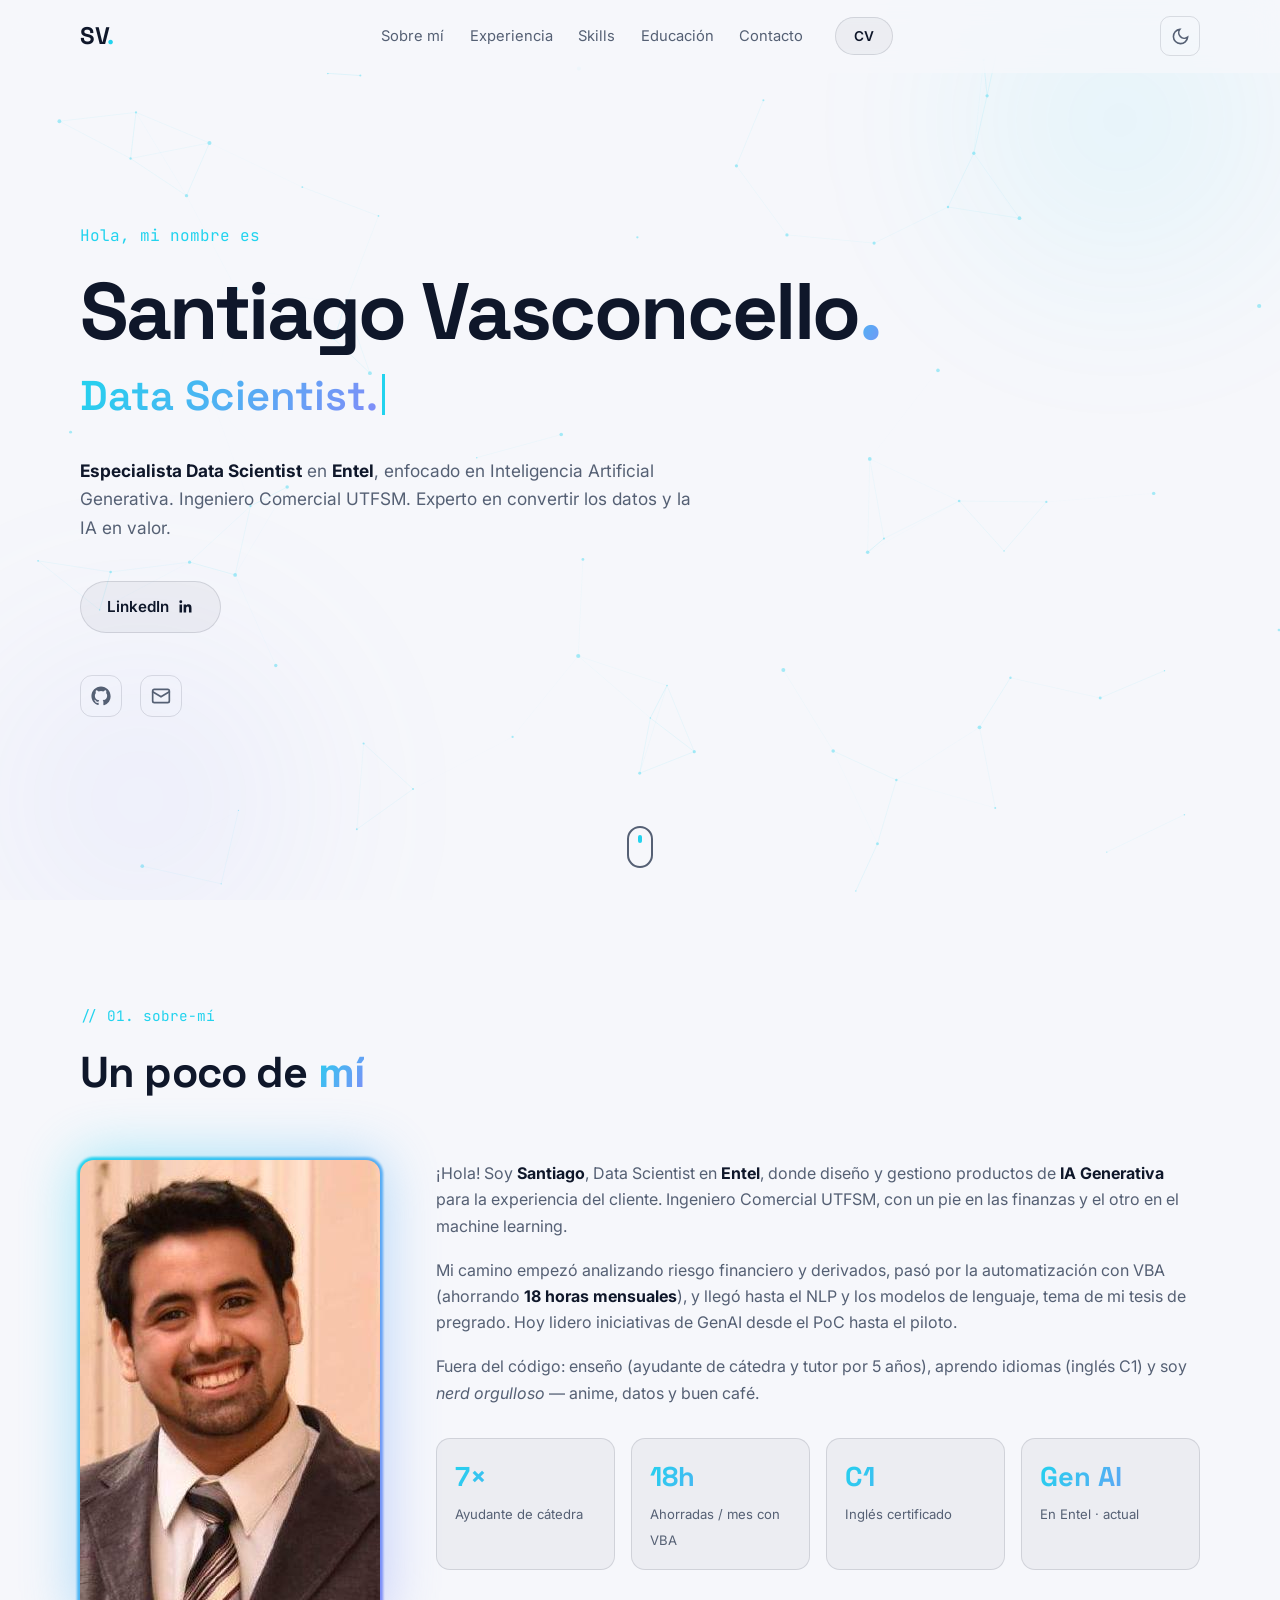
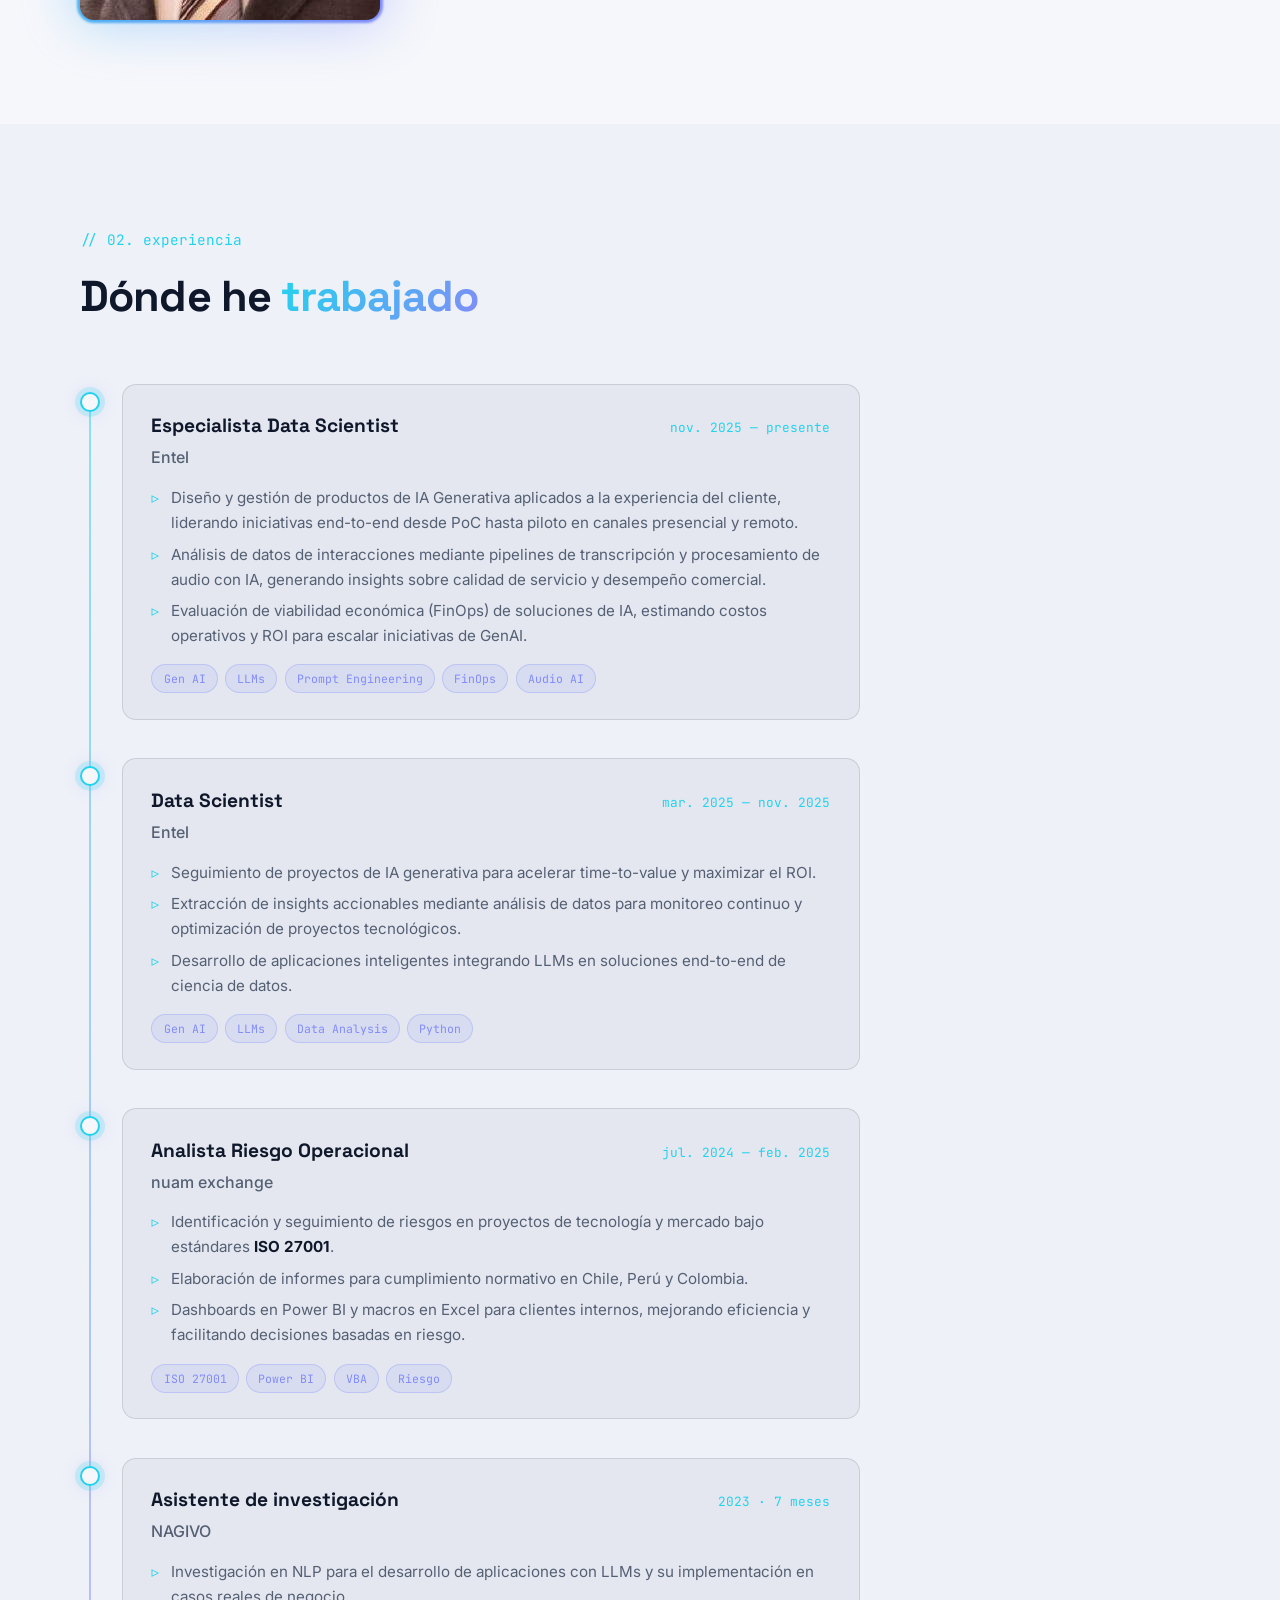
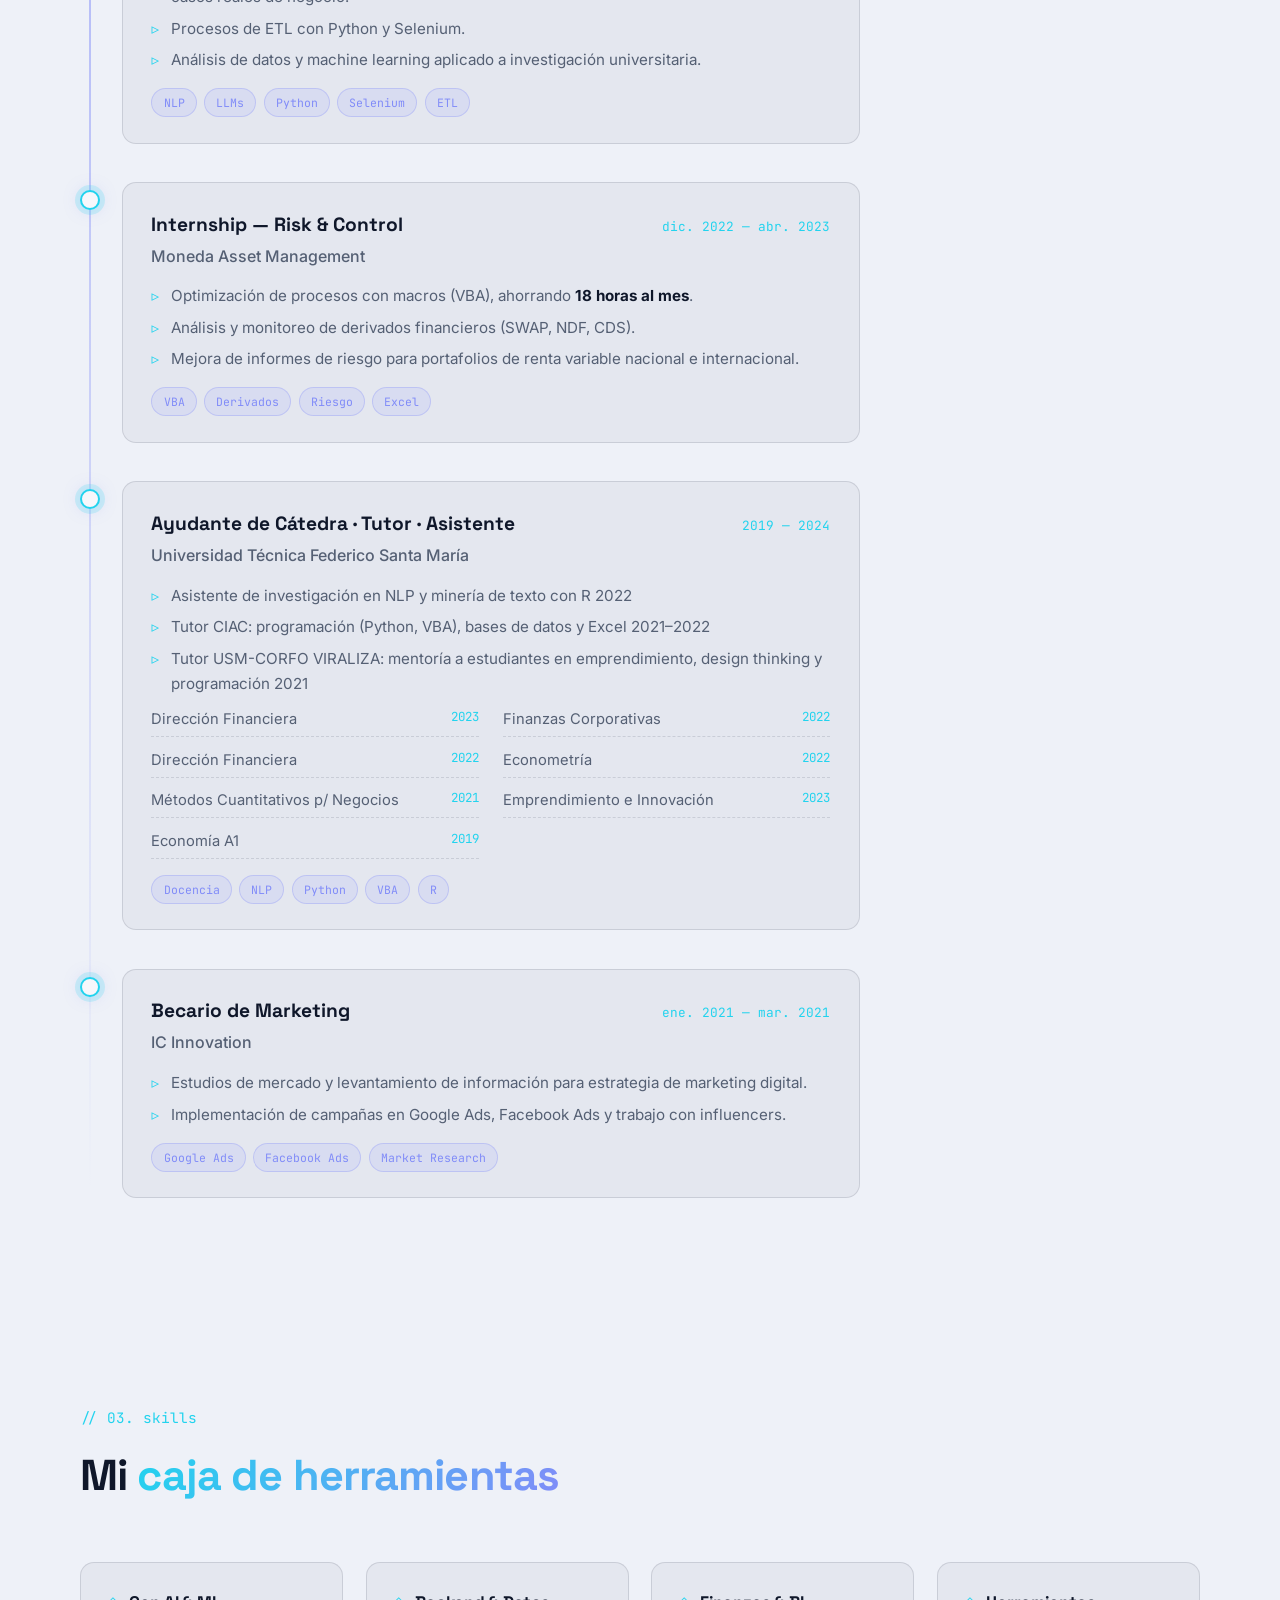
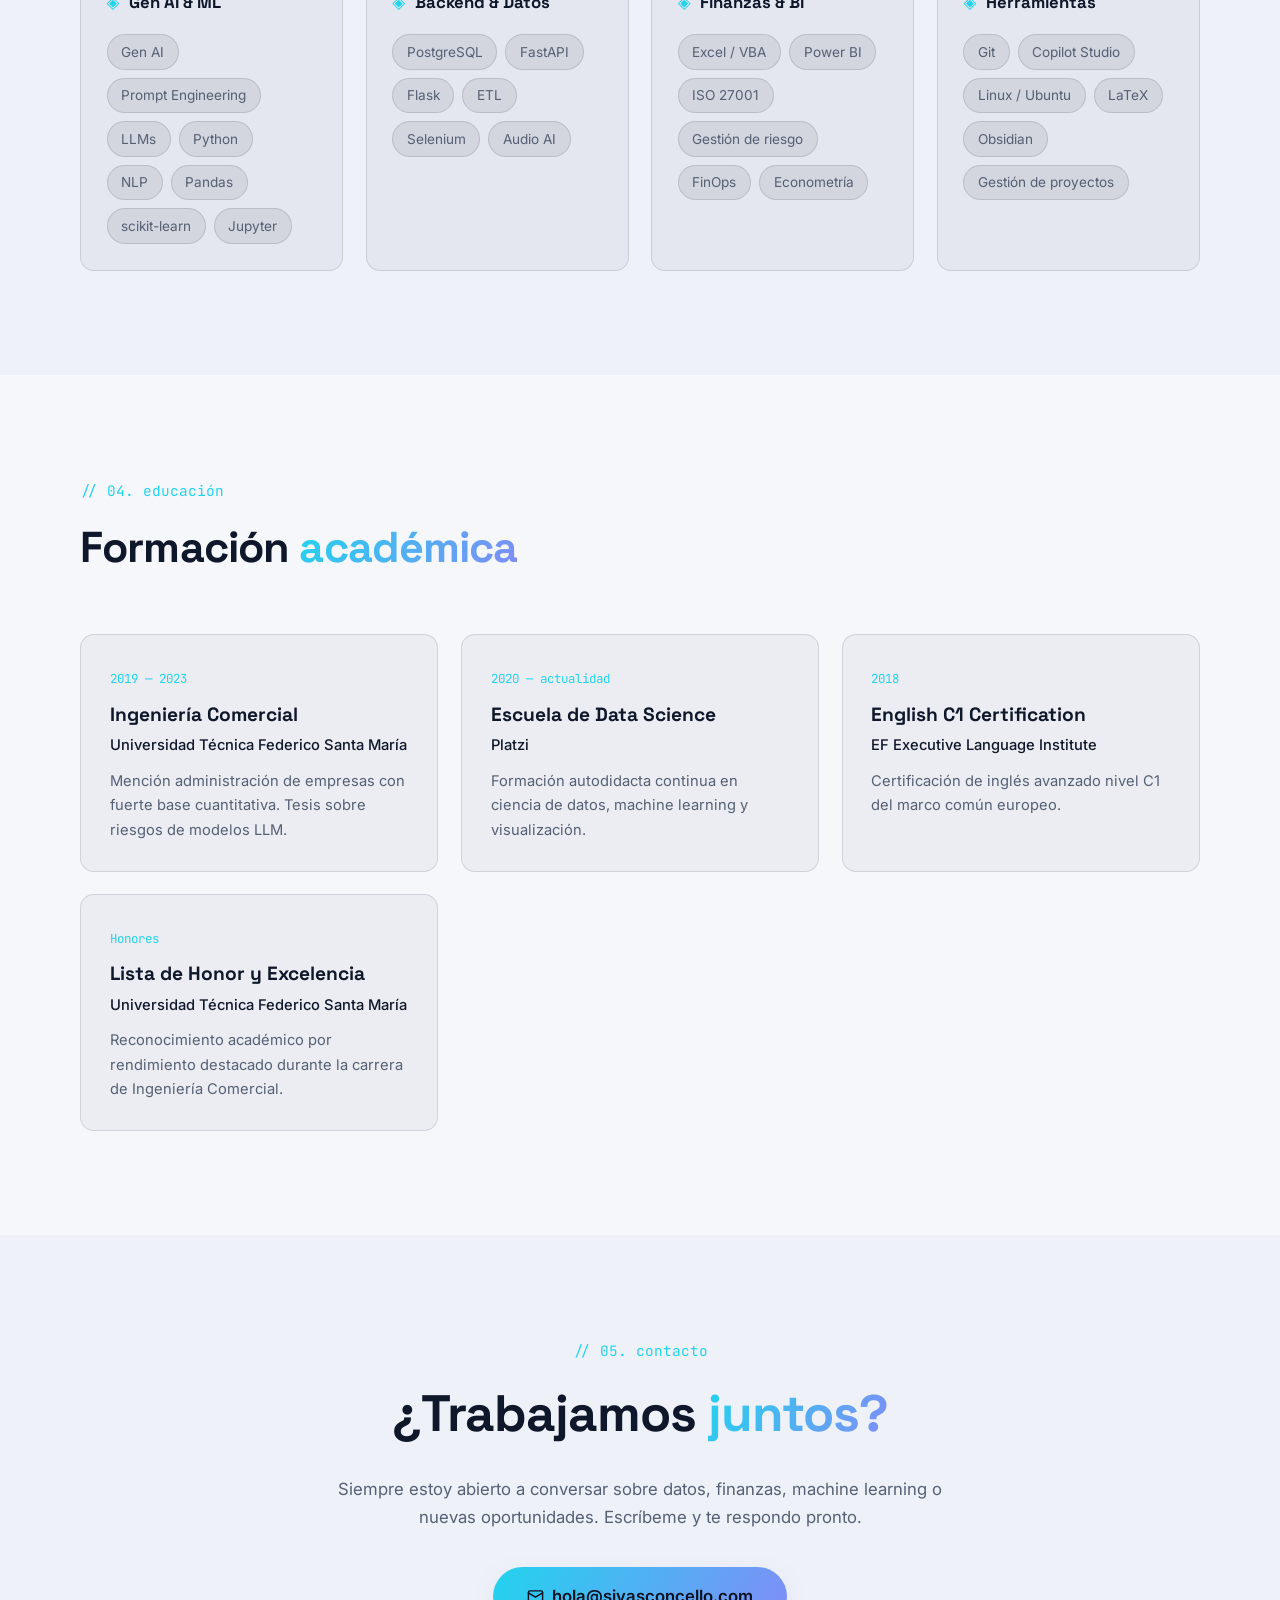
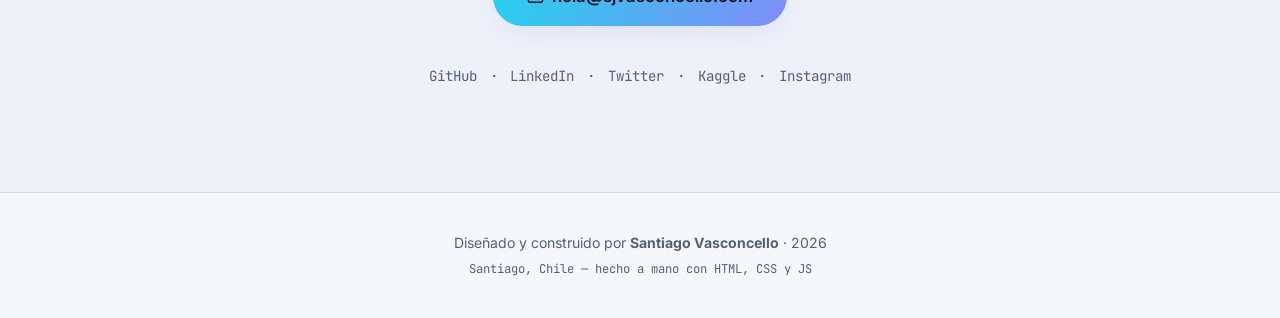
==== commit 992a6d2f: "✨ update the linkedIn button" ====
--- a/docs/index.html
+++ b/docs/index.html
@@ -65,19 +65,16 @@
           convertir los datos y la IA en valor.
         </p>
         <div class="hero-cta reveal">
-          <a href="cv.pdf" class="btn btn-outline" target="_blank" rel="noopener">
-            Descargar CV
-            <svg viewBox="0 0 24 24" fill="none" stroke="currentColor" stroke-width="2" stroke-linecap="round" stroke-linejoin="round"><path d="M21 15v4a2 2 0 0 1-2 2H5a2 2 0 0 1-2-2v-4"/><path d="m7 10 5 5 5-5"/><path d="M12 15V3"/></svg>
+          <a href="https://www.linkedin.com/in/sjvasconcello/" class="btn btn-outline" target="_blank" rel="noopener">
+            LinkedIn
+            <svg viewBox="0 0 24 24" fill="currentColor"><path d="M20.45 20.45h-3.55v-5.57c0-1.33-.03-3.04-1.85-3.04-1.86 0-2.14 1.45-2.14 2.94v5.67H9.35V9h3.41v1.56h.05c.48-.9 1.64-1.85 3.37-1.85 3.6 0 4.27 2.37 4.27 5.46v6.28ZM5.34 7.43a2.06 2.06 0 1 1 0-4.12 2.06 2.06 0 0 1 0 4.12ZM7.12 20.45H3.55V9h3.57v11.45Z"/></svg>
           </a>
         </div>
         <div class="hero-socials reveal">
           <a href="https://github.com/sjvasconcello" target="_blank" rel="noopener" aria-label="GitHub">
             <svg viewBox="0 0 24 24" fill="currentColor"><path d="M12 .5C5.65.5.5 5.65.5 12c0 5.08 3.29 9.39 7.86 10.91.58.11.79-.25.79-.56 0-.27-.01-1.17-.02-2.12-3.2.7-3.88-1.36-3.88-1.36-.52-1.33-1.28-1.68-1.28-1.68-1.04-.71.08-.7.08-.7 1.15.08 1.76 1.19 1.76 1.19 1.03 1.76 2.7 1.25 3.36.96.1-.75.4-1.25.72-1.54-2.55-.29-5.24-1.28-5.24-5.69 0-1.26.45-2.28 1.19-3.09-.12-.29-.52-1.46.11-3.05 0 0 .97-.31 3.17 1.18a11 11 0 0 1 5.77 0c2.2-1.49 3.17-1.18 3.17-1.18.63 1.59.23 2.76.11 3.05.74.81 1.19 1.83 1.19 3.09 0 4.42-2.7 5.4-5.26 5.68.41.36.78 1.06.78 2.14 0 1.55-.01 2.79-.01 3.17 0 .31.21.68.8.56A10.52 10.52 0 0 0 23.5 12C23.5 5.65 18.35.5 12 .5Z"/></svg>
           </a>
-          <a href="https://www.linkedin.com/in/sjvasconcello/" target="_blank" rel="noopener" aria-label="LinkedIn">
-            <svg viewBox="0 0 24 24" fill="currentColor"><path d="M20.45 20.45h-3.55v-5.57c0-1.33-.03-3.04-1.85-3.04-1.86 0-2.14 1.45-2.14 2.94v5.67H9.35V9h3.41v1.56h.05c.48-.9 1.64-1.85 3.37-1.85 3.6 0 4.27 2.37 4.27 5.46v6.28ZM5.34 7.43a2.06 2.06 0 1 1 0-4.12 2.06 2.06 0 0 1 0 4.12ZM7.12 20.45H3.55V9h3.57v11.45Z"/></svg>
-          </a>
-          <a href="mailto:santiago.vasconcello@usm.cl" aria-label="Email">
+          <a href="mailto:hola@sjvasconcello.com" aria-label="Email">
             <svg viewBox="0 0 24 24" fill="none" stroke="currentColor" stroke-width="2" stroke-linecap="round" stroke-linejoin="round"><rect x="2" y="4" width="20" height="16" rx="2"/><path d="m22 7-10 6L2 7"/></svg>
           </a>
         </div>
@@ -357,9 +354,9 @@
           o nuevas oportunidades. Escríbeme y te respondo pronto.
         </p>
         <div class="reveal">
-          <a href="mailto:santiago.vasconcello@usm.cl" class="btn btn-primary btn-lg">
+          <a href="mailto:hola@sjvasconcello.com" class="btn btn-primary btn-lg">
             <svg viewBox="0 0 24 24" fill="none" stroke="currentColor" stroke-width="2" stroke-linecap="round" stroke-linejoin="round"><rect x="2" y="4" width="20" height="16" rx="2"/><path d="m22 7-10 6L2 7"/></svg>
-            santiago.vasconcello@usm.cl
+            hola@sjvasconcello.com
           </a>
         </div>
         <div class="contact-socials reveal">
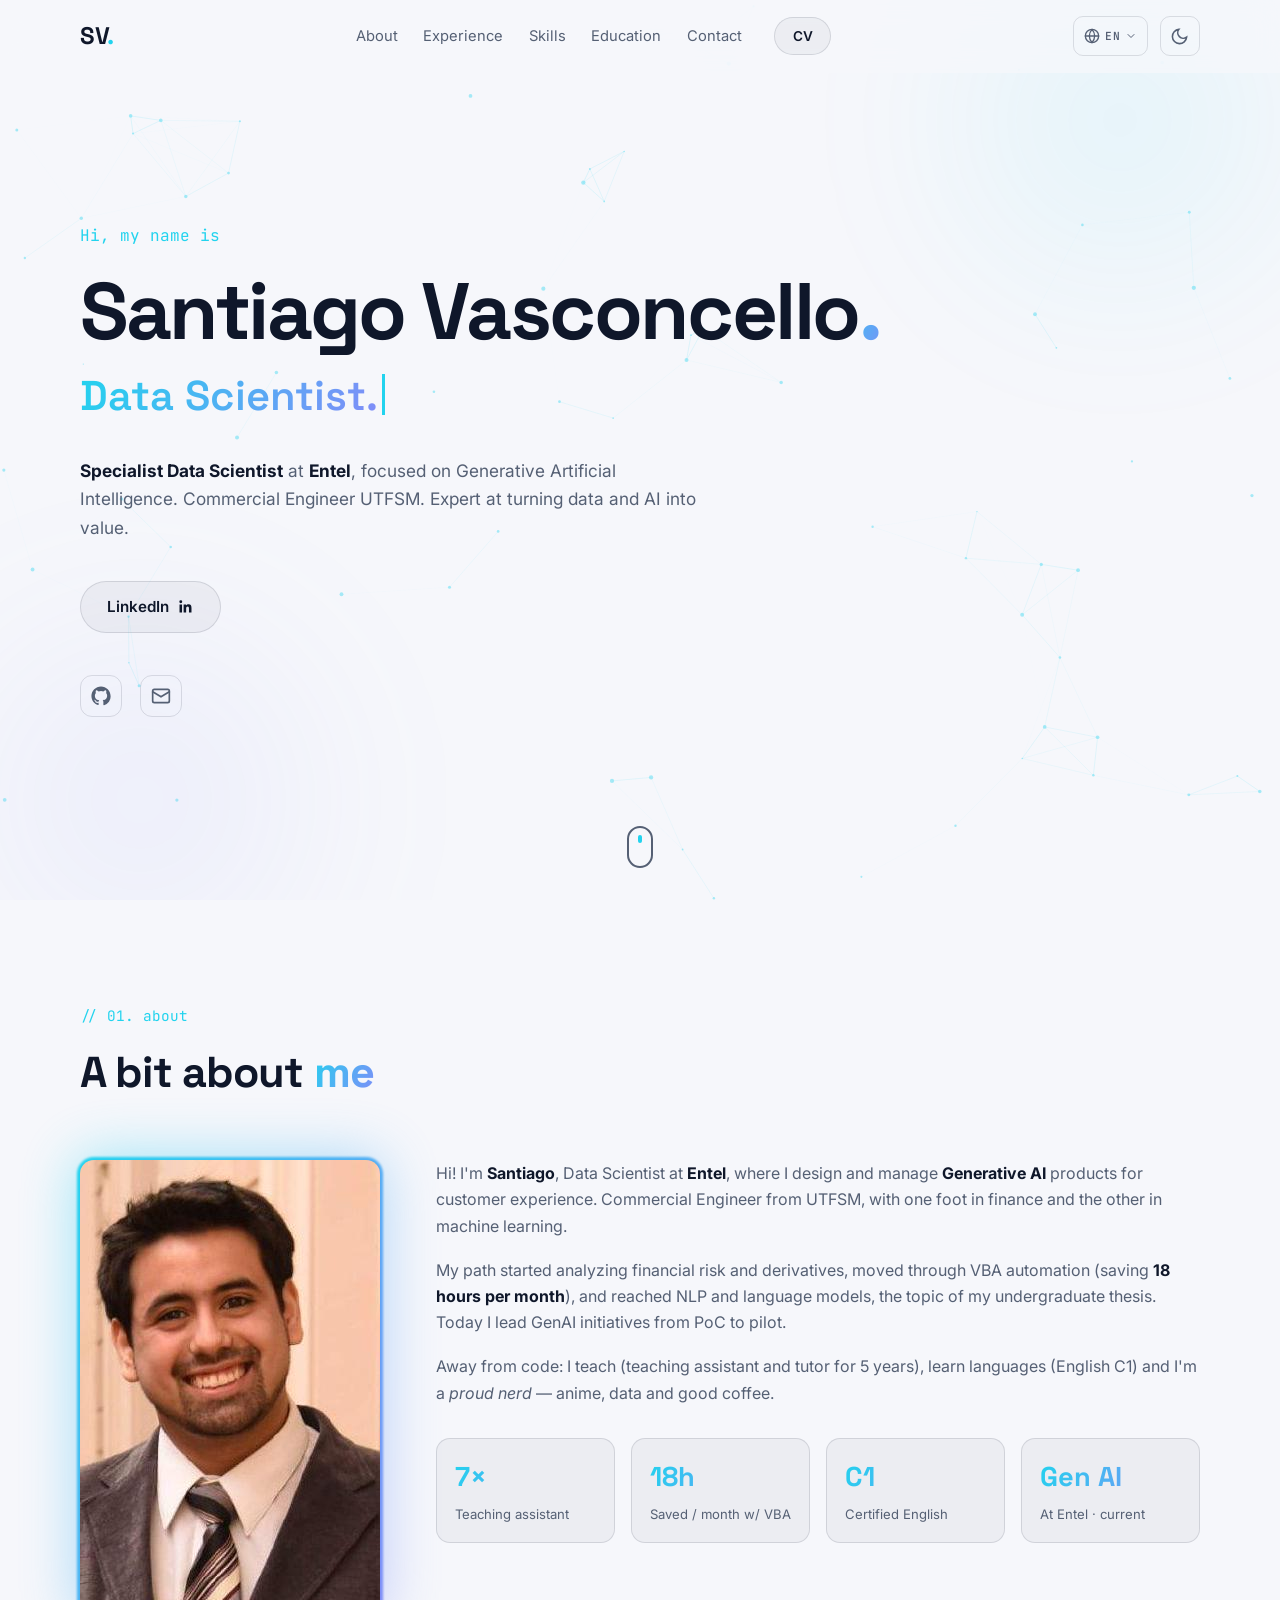
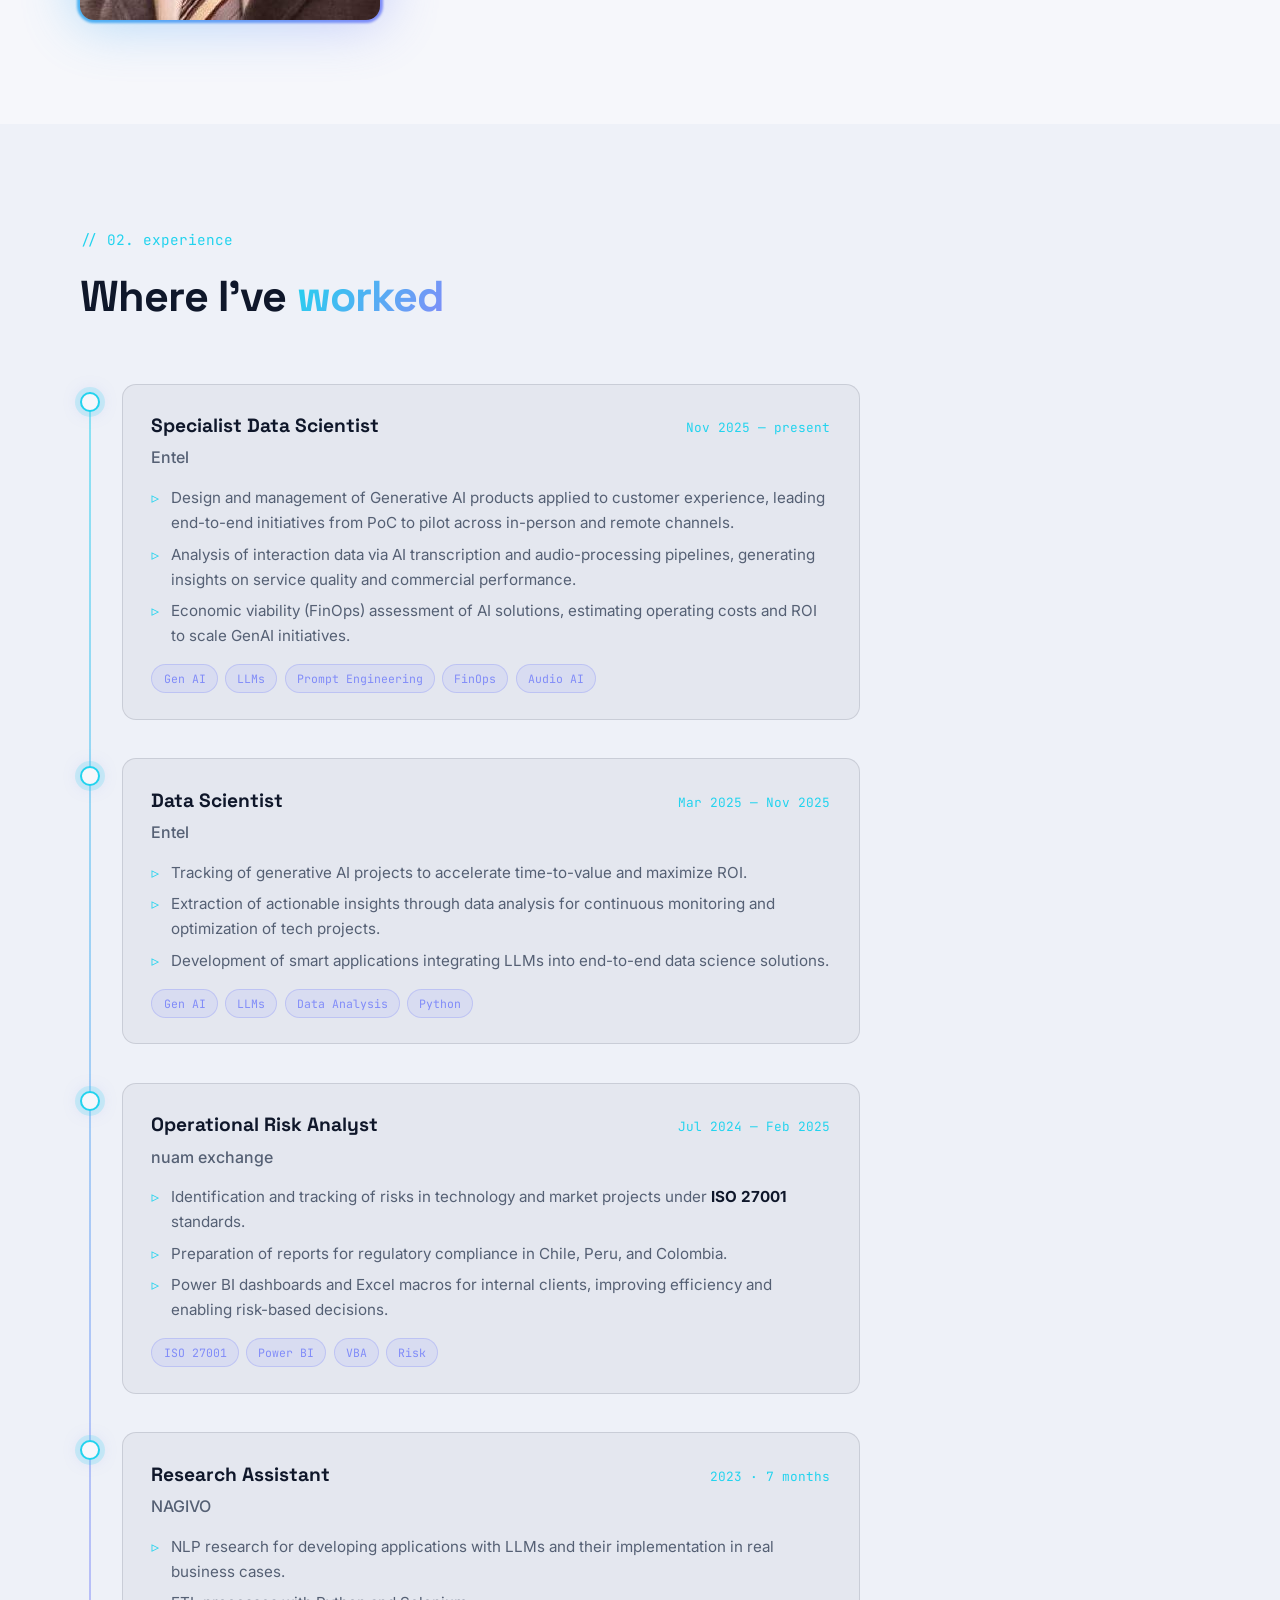
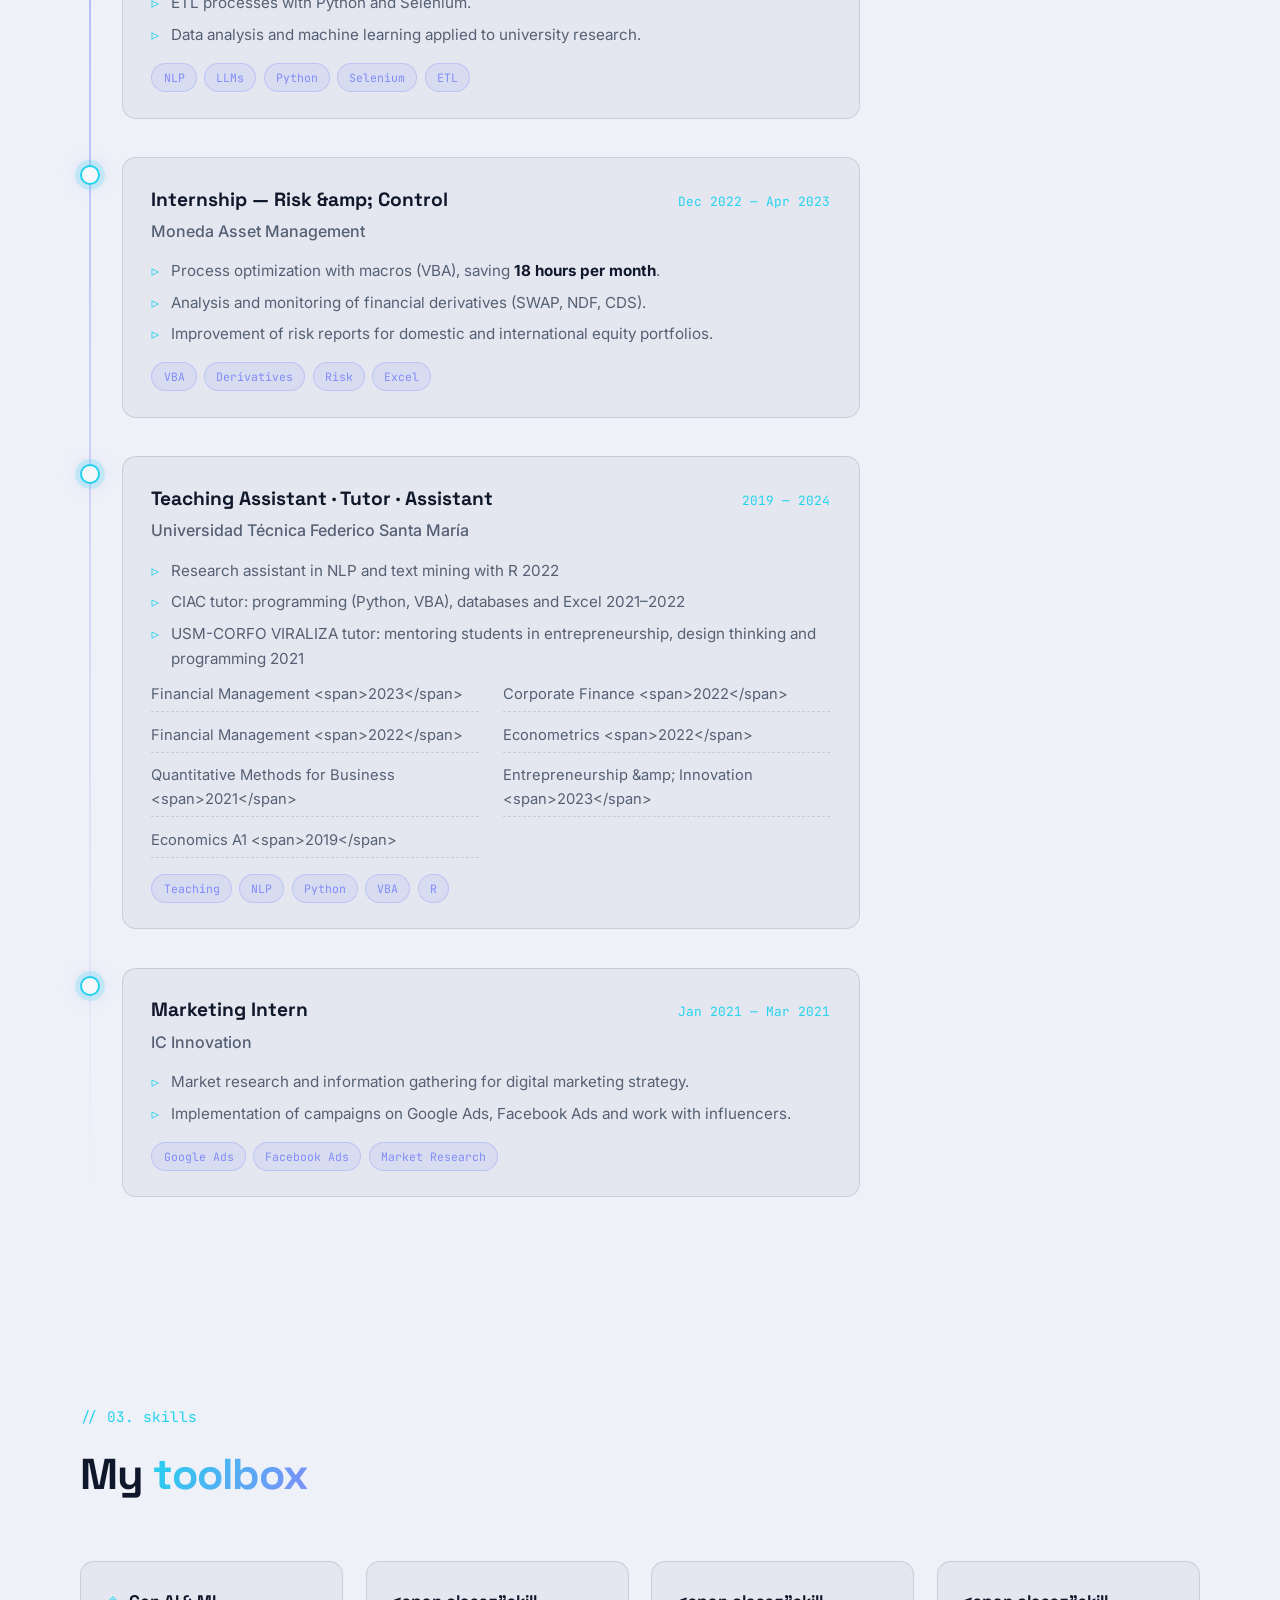
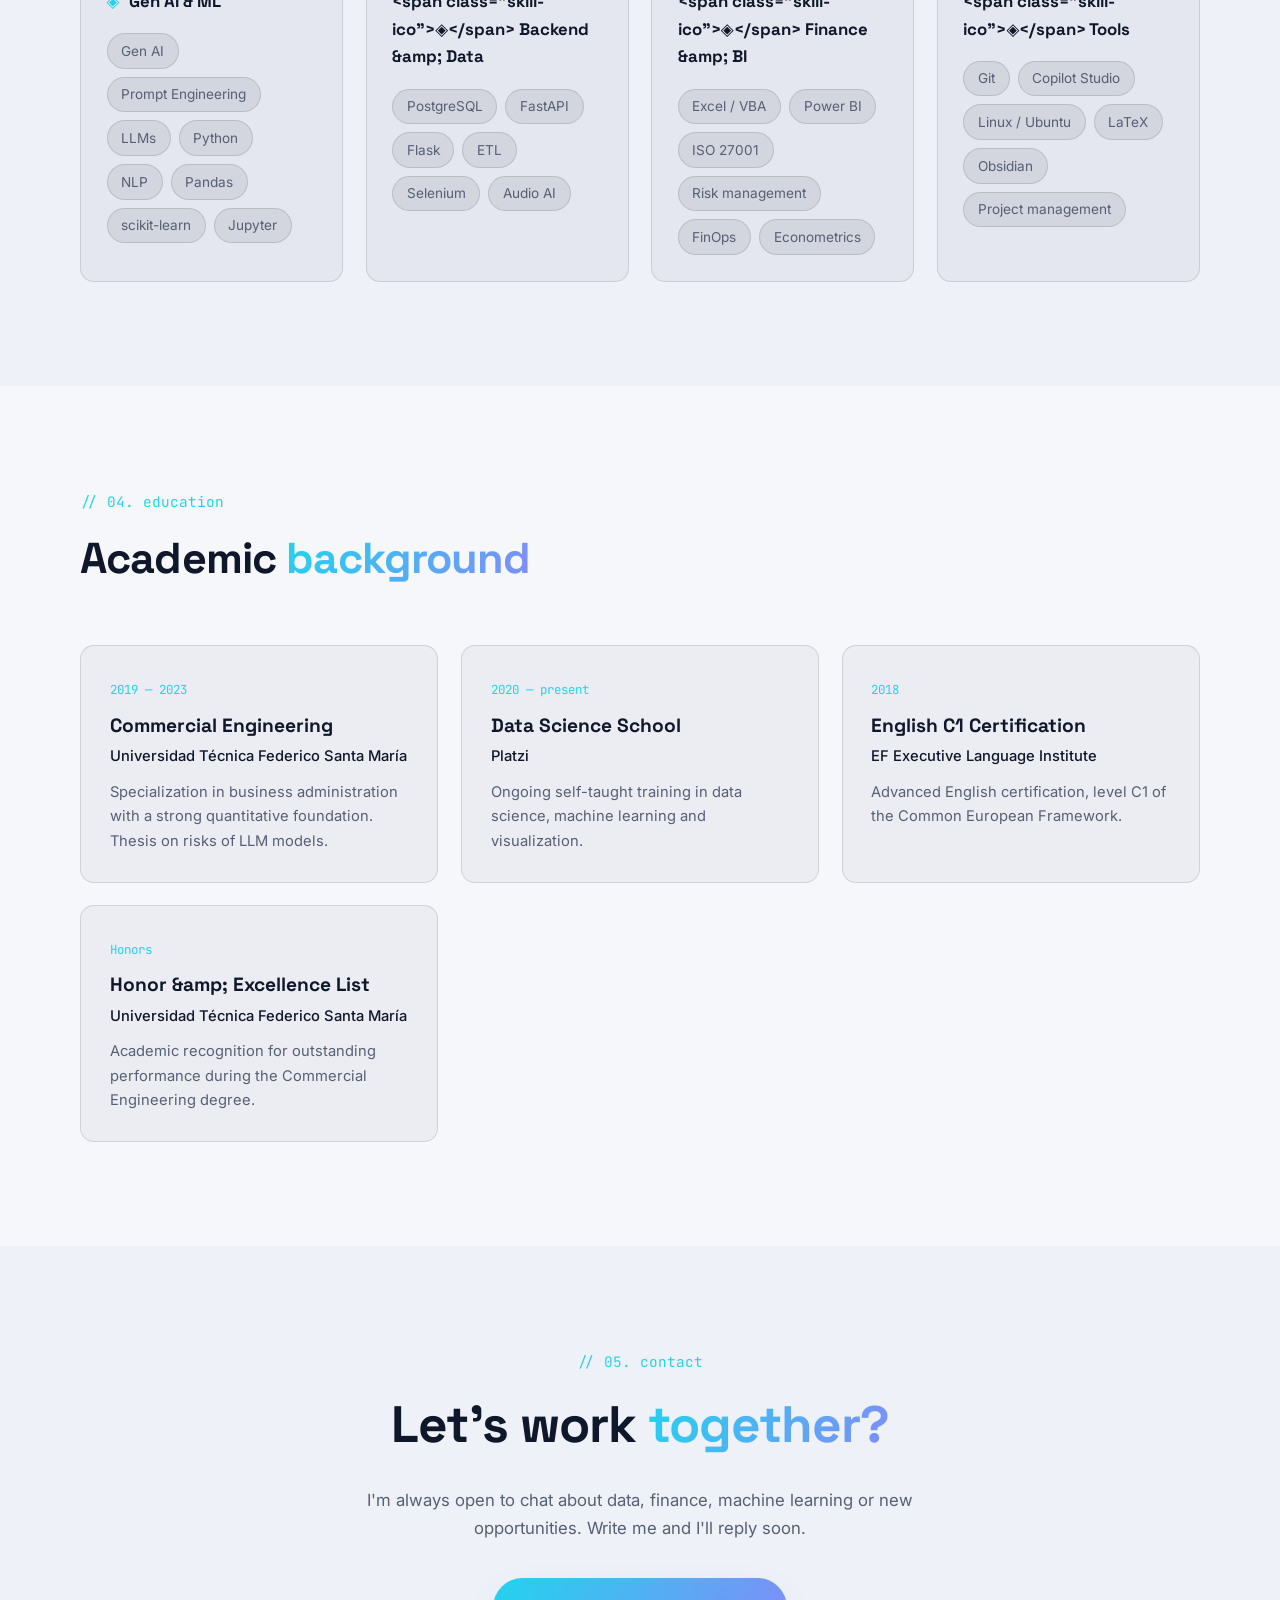
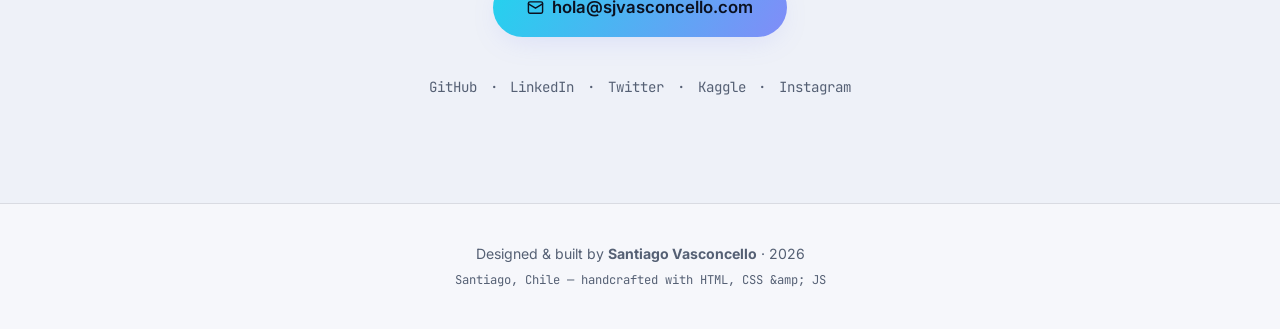
==== commit 431db30c: "🌎 i18n added" ====
--- a/docs/index.html
+++ b/docs/index.html
@@ -13,7 +13,7 @@
   <link rel="icon" href="data:image/svg+xml,%3Csvg xmlns='http://www.w3.org/2000/svg' viewBox='0 0 64 64'%3E%3Cdefs%3E%3ClinearGradient id='g' x1='0' y1='0' x2='1' y2='1'%3E%3Cstop offset='0' stop-color='%2322d3ee'/%3E%3Cstop offset='1' stop-color='%23818cf8'/%3E%3C/linearGradient%3E%3C/defs%3E%3Crect width='64' height='64' rx='14' fill='%230b1120'/%3E%3Ctext x='32' y='43' font-family='monospace' font-size='30' font-weight='bold' text-anchor='middle' fill='url(%23g)'%3ESV%3C/text%3E%3C/svg%3E">
   <link rel="preconnect" href="https://fonts.googleapis.com">
   <link rel="preconnect" href="https://fonts.gstatic.com" crossorigin>
-  <link href="https://fonts.googleapis.com/css2?family=Inter:wght@400;500;600&family=Space+Grotesk:wght@500;600;700&family=JetBrains+Mono:wght@400;500&display=swap" rel="stylesheet">
+  <link href="https://fonts.googleapis.com/css2?family=Inter:wght@400;500;600&family=Space+Grotesk:wght@500;600;700&family=JetBrains+Mono:wght@400;500&family=Noto+Sans+JP:wght@400;500;600&display=swap" rel="stylesheet">
   <link rel="stylesheet" href="assets/css/style.css">
 </head>
 <body>
@@ -25,14 +25,26 @@
     <div class="nav-inner container">
       <a href="#inicio" class="nav-logo" aria-label="Ir al inicio">SV<span>.</span></a>
       <nav class="nav-links" id="navLinks" aria-label="Navegación principal">
-        <a href="#sobre-mi" class="nav-link">Sobre mí</a>
-        <a href="#experiencia" class="nav-link">Experiencia</a>
-        <a href="#skills" class="nav-link">Skills</a>
-        <a href="#educacion" class="nav-link">Educación</a>
-        <a href="#contacto" class="nav-link">Contacto</a>
+        <a href="#sobre-mi" class="nav-link" data-i18n="nav.about">Sobre mí</a>
+        <a href="#experiencia" class="nav-link" data-i18n="nav.experience">Experiencia</a>
+        <a href="#skills" class="nav-link" data-i18n="nav.skills">Skills</a>
+        <a href="#educacion" class="nav-link" data-i18n="nav.education">Educación</a>
+        <a href="#contacto" class="nav-link" data-i18n="nav.contact">Contacto</a>
         <a href="cv.pdf" class="btn btn-sm btn-outline nav-cv" target="_blank" rel="noopener">CV</a>
       </nav>
       <div class="nav-actions">
+        <div class="lang-select" id="langSelect">
+          <button class="lang-btn" id="langBtn" aria-label="Language" aria-expanded="false" aria-haspopup="true">
+            <svg viewBox="0 0 24 24" fill="none" stroke="currentColor" stroke-width="2" stroke-linecap="round" stroke-linejoin="round"><circle cx="12" cy="12" r="10"/><path d="M2 12h20"/><path d="M12 2a15.3 15.3 0 0 1 4 10 15.3 15.3 0 0 1-4 10 15.3 15.3 0 0 1-4-10 15.3 15.3 0 0 1 4-10Z"/></svg>
+            <span class="lang-current" id="langCurrent">ES</span>
+            <svg class="lang-chev" viewBox="0 0 24 24" fill="none" stroke="currentColor" stroke-width="2" stroke-linecap="round" stroke-linejoin="round"><path d="m6 9 6 6 6-6"/></svg>
+          </button>
+          <ul class="lang-menu" id="langMenu" role="menu" style="display:none">
+            <li><button role="menuitemradio" aria-checked="true" data-lang="es">Español</button></li>
+            <li><button role="menuitemradio" aria-checked="false" data-lang="en">English</button></li>
+            <li><button role="menuitemradio" aria-checked="false" data-lang="ja">日本語</button></li>
+          </ul>
+        </div>
         <button class="theme-toggle" id="themeToggle" aria-label="Cambiar tema">
           <svg class="icon-sun" viewBox="0 0 24 24" fill="none" stroke="currentColor" stroke-width="2" stroke-linecap="round"><circle cx="12" cy="12" r="4"/><path d="M12 2v2m0 16v2M4.9 4.9l1.4 1.4m11.3 11.3 1.4 1.4M2 12h2m16 0h2M4.9 19.1l1.4-1.4M17.7 6.3l1.4-1.4"/></svg>
           <svg class="icon-moon" viewBox="0 0 24 24" fill="none" stroke="currentColor" stroke-width="2" stroke-linecap="round"><path d="M21 12.8A9 9 0 1 1 11.2 3a7 7 0 0 0 9.8 9.8Z"/></svg>
@@ -54,19 +66,19 @@
         <div class="orb orb-2"></div>
       </div>
       <div class="container hero-content">
-        <p class="hero-kicker reveal">Hola, mi nombre es</p>
+        <p class="hero-kicker reveal" data-i18n="hero.kicker">Hola, mi nombre es</p>
         <h1 class="hero-name reveal">Santiago Vasconcello<span class="grad">.</span></h1>
         <h2 class="hero-role reveal">
           <span class="grad" id="typed"></span><span class="caret" aria-hidden="true"></span>
         </h2>
-        <p class="hero-desc reveal">
+        <p class="hero-desc reveal" data-i18n-html="hero.desc">
           <strong>Especialista Data Scientist</strong> en <strong>Entel</strong>, enfocado en
           Inteligencia Artificial Generativa. Ingeniero Comercial UTFSM. Experto en
           convertir los datos y la IA en valor.
         </p>
         <div class="hero-cta reveal">
           <a href="https://www.linkedin.com/in/sjvasconcello/" class="btn btn-outline" target="_blank" rel="noopener">
-            LinkedIn
+            <span data-i18n="hero.linkedin">LinkedIn</span>
             <svg viewBox="0 0 24 24" fill="currentColor"><path d="M20.45 20.45h-3.55v-5.57c0-1.33-.03-3.04-1.85-3.04-1.86 0-2.14 1.45-2.14 2.94v5.67H9.35V9h3.41v1.56h.05c.48-.9 1.64-1.85 3.37-1.85 3.6 0 4.27 2.37 4.27 5.46v6.28ZM5.34 7.43a2.06 2.06 0 1 1 0-4.12 2.06 2.06 0 0 1 0 4.12ZM7.12 20.45H3.55V9h3.57v11.45Z"/></svg>
           </a>
         </div>
@@ -88,8 +100,8 @@
     <section class="section" id="sobre-mi">
       <div class="container">
         <div class="section-head reveal">
-          <span class="section-kicker">// 01. sobre-mí</span>
-          <h2 class="section-title">Un poco de <span class="grad">mí</span></h2>
+          <span class="section-kicker" data-i18n="about.kicker">// 01. sobre-mí</span>
+          <h2 class="section-title" data-i18n-html="about.title">Un poco de <span class="grad">mí</span></h2>
         </div>
         <div class="about-grid">
           <div class="about-photo reveal">
@@ -98,26 +110,26 @@
             </div>
           </div>
           <div class="about-text">
-            <p class="reveal">
+            <p class="reveal" data-i18n-html="about.p1">
               ¡Hola! Soy <strong>Santiago</strong>, Data Scientist en <strong>Entel</strong>,
               donde diseño y gestiono productos de <strong>IA Generativa</strong> para la experiencia del cliente.
               Ingeniero Comercial UTFSM, con un pie en las finanzas y el otro en el machine learning.
             </p>
-            <p class="reveal">
+            <p class="reveal" data-i18n-html="about.p2">
               Mi camino empezó analizando riesgo financiero y derivados, pasó por la automatización
               con VBA (ahorrando <strong>18 horas mensuales</strong>), y llegó hasta el NLP y los
               modelos de lenguaje, tema de mi tesis de pregrado. Hoy lidero iniciativas de GenAI
               desde el PoC hasta el piloto.
             </p>
-            <p class="reveal">
+            <p class="reveal" data-i18n-html="about.p3">
               Fuera del código: enseño (ayudante de cátedra y tutor por 5 años), aprendo idiomas
               (inglés C1) y soy <em>nerd orgulloso</em> — anime, datos y buen café.
             </p>
             <ul class="about-facts reveal">
-              <li><span class="fact-num grad">7×</span><span class="fact-label">Ayudante de cátedra</span></li>
-              <li><span class="fact-num grad">18h</span><span class="fact-label">Ahorradas / mes con VBA</span></li>
-              <li><span class="fact-num grad">C1</span><span class="fact-label">Inglés certificado</span></li>
-              <li><span class="fact-num grad">Gen AI</span><span class="fact-label">En Entel · actual</span></li>
+              <li><span class="fact-num grad">7×</span><span class="fact-label" data-i18n="about.fact1">Ayudante de cátedra</span></li>
+              <li><span class="fact-num grad">18h</span><span class="fact-label" data-i18n="about.fact2">Ahorradas / mes con VBA</span></li>
+              <li><span class="fact-num grad">C1</span><span class="fact-label" data-i18n="about.fact3">Inglés certificado</span></li>
+              <li><span class="fact-num grad">Gen AI</span><span class="fact-label" data-i18n="about.fact4">En Entel · actual</span></li>
             </ul>
           </div>
         </div>
@@ -128,8 +140,8 @@
     <section class="section section-alt" id="experiencia">
       <div class="container">
         <div class="section-head reveal">
-          <span class="section-kicker">// 02. experiencia</span>
-          <h2 class="section-title">Dónde he <span class="grad">trabajado</span></h2>
+          <span class="section-kicker" data-i18n="exp.kicker">// 02. experiencia</span>
+          <h2 class="section-title" data-i18n-html="exp.title">Dónde he <span class="grad">trabajado</span></h2>
         </div>
         <div class="timeline">
 
@@ -137,14 +149,14 @@
             <div class="timeline-dot"></div>
             <div class="timeline-card">
               <div class="timeline-top">
-                <h3>Especialista Data Scientist</h3>
-                <span class="timeline-date">nov. 2025 — presente</span>
+                <h3 data-i18n="exp.j1.title">Especialista Data Scientist</h3>
+                <span class="timeline-date" data-i18n="exp.j1.date">nov. 2025 — presente</span>
               </div>
               <p class="timeline-org">Entel</p>
               <ul>
-                <li>Diseño y gestión de productos de IA Generativa aplicados a la experiencia del cliente, liderando iniciativas end-to-end desde PoC hasta piloto en canales presencial y remoto.</li>
-                <li>Análisis de datos de interacciones mediante pipelines de transcripción y procesamiento de audio con IA, generando insights sobre calidad de servicio y desempeño comercial.</li>
-                <li>Evaluación de viabilidad económica (FinOps) de soluciones de IA, estimando costos operativos y ROI para escalar iniciativas de GenAI.</li>
+                <li data-i18n-html="exp.j1.p1">Diseño y gestión de productos de IA Generativa aplicados a la experiencia del cliente, liderando iniciativas end-to-end desde PoC hasta piloto en canales presencial y remoto.</li>
+                <li data-i18n-html="exp.j1.p2">Análisis de datos de interacciones mediante pipelines de transcripción y procesamiento de audio con IA, generando insights sobre calidad de servicio y desempeño comercial.</li>
+                <li data-i18n-html="exp.j1.p3">Evaluación de viabilidad económica (FinOps) de soluciones de IA, estimando costos operativos y ROI para escalar iniciativas de GenAI.</li>
               </ul>
               <div class="tags"><span>Gen AI</span><span>LLMs</span><span>Prompt Engineering</span><span>FinOps</span><span>Audio AI</span></div>
             </div>
@@ -154,14 +166,14 @@
             <div class="timeline-dot"></div>
             <div class="timeline-card">
               <div class="timeline-top">
-                <h3>Data Scientist</h3>
-                <span class="timeline-date">mar. 2025 — nov. 2025</span>
+                <h3 data-i18n="exp.j2.title">Data Scientist</h3>
+                <span class="timeline-date" data-i18n="exp.j2.date">mar. 2025 — nov. 2025</span>
               </div>
               <p class="timeline-org">Entel</p>
               <ul>
-                <li>Seguimiento de proyectos de IA generativa para acelerar time-to-value y maximizar el ROI.</li>
-                <li>Extracción de insights accionables mediante análisis de datos para monitoreo continuo y optimización de proyectos tecnológicos.</li>
-                <li>Desarrollo de aplicaciones inteligentes integrando LLMs en soluciones end-to-end de ciencia de datos.</li>
+                <li data-i18n-html="exp.j2.p1">Seguimiento de proyectos de IA generativa para acelerar time-to-value y maximizar el ROI.</li>
+                <li data-i18n-html="exp.j2.p2">Extracción de insights accionables mediante análisis de datos para monitoreo continuo y optimización de proyectos tecnológicos.</li>
+                <li data-i18n-html="exp.j2.p3">Desarrollo de aplicaciones inteligentes integrando LLMs en soluciones end-to-end de ciencia de datos.</li>
               </ul>
               <div class="tags"><span>Gen AI</span><span>LLMs</span><span>Data Analysis</span><span>Python</span></div>
             </div>
@@ -171,31 +183,31 @@
             <div class="timeline-dot"></div>
             <div class="timeline-card">
               <div class="timeline-top">
-                <h3>Analista Riesgo Operacional</h3>
-                <span class="timeline-date">jul. 2024 — feb. 2025</span>
+                <h3 data-i18n="exp.j3.title">Analista Riesgo Operacional</h3>
+                <span class="timeline-date" data-i18n="exp.j3.date">jul. 2024 — feb. 2025</span>
               </div>
               <p class="timeline-org">nuam exchange</p>
               <ul>
-                <li>Identificación y seguimiento de riesgos en proyectos de tecnología y mercado bajo estándares <strong>ISO 27001</strong>.</li>
-                <li>Elaboración de informes para cumplimiento normativo en Chile, Perú y Colombia.</li>
-                <li>Dashboards en Power BI y macros en Excel para clientes internos, mejorando eficiencia y facilitando decisiones basadas en riesgo.</li>
-              </ul>
-              <div class="tags"><span>ISO 27001</span><span>Power BI</span><span>VBA</span><span>Riesgo</span></div>
-            </div>
-          </article>
-
-          <article class="timeline-item reveal">
-            <div class="timeline-dot"></div>
-            <div class="timeline-card">
-              <div class="timeline-top">
-                <h3>Asistente de investigación</h3>
-                <span class="timeline-date">2023 · 7 meses</span>
+                <li data-i18n-html="exp.j3.p1">Identificación y seguimiento de riesgos en proyectos de tecnología y mercado bajo estándares <strong>ISO 27001</strong>.</li>
+                <li data-i18n-html="exp.j3.p2">Elaboración de informes para cumplimiento normativo en Chile, Perú y Colombia.</li>
+                <li data-i18n-html="exp.j3.p3">Dashboards en Power BI y macros en Excel para clientes internos, mejorando eficiencia y facilitando decisiones basadas en riesgo.</li>
+              </ul>
+              <div class="tags"><span>ISO 27001</span><span>Power BI</span><span>VBA</span><span data-i18n="tag.riesgo">Riesgo</span></div>
+            </div>
+          </article>
+
+          <article class="timeline-item reveal">
+            <div class="timeline-dot"></div>
+            <div class="timeline-card">
+              <div class="timeline-top">
+                <h3 data-i18n="exp.j4.title">Asistente de investigación</h3>
+                <span class="timeline-date" data-i18n="exp.j4.date">2023 · 7 meses</span>
               </div>
               <p class="timeline-org">NAGIVO</p>
               <ul>
-                <li>Investigación en NLP para el desarrollo de aplicaciones con LLMs y su implementación en casos reales de negocio.</li>
-                <li>Procesos de ETL con Python y Selenium.</li>
-                <li>Análisis de datos y machine learning aplicado a investigación universitaria.</li>
+                <li data-i18n-html="exp.j4.p1">Investigación en NLP para el desarrollo de aplicaciones con LLMs y su implementación en casos reales de negocio.</li>
+                <li data-i18n-html="exp.j4.p2">Procesos de ETL con Python y Selenium.</li>
+                <li data-i18n-html="exp.j4.p3">Análisis de datos y machine learning aplicado a investigación universitaria.</li>
               </ul>
               <div class="tags"><span>NLP</span><span>LLMs</span><span>Python</span><span>Selenium</span><span>ETL</span></div>
             </div>
@@ -205,58 +217,58 @@
             <div class="timeline-dot"></div>
             <div class="timeline-card">
               <div class="timeline-top">
-                <h3>Internship — Risk &amp; Control</h3>
-                <span class="timeline-date">dic. 2022 — abr. 2023</span>
+                <h3 data-i18n="exp.j5.title">Internship — Risk &amp; Control</h3>
+                <span class="timeline-date" data-i18n="exp.j5.date">dic. 2022 — abr. 2023</span>
               </div>
               <p class="timeline-org">Moneda Asset Management</p>
               <ul>
-                <li>Optimización de procesos con macros (VBA), ahorrando <strong>18 horas al mes</strong>.</li>
-                <li>Análisis y monitoreo de derivados financieros (SWAP, NDF, CDS).</li>
-                <li>Mejora de informes de riesgo para portafolios de renta variable nacional e internacional.</li>
-              </ul>
-              <div class="tags"><span>VBA</span><span>Derivados</span><span>Riesgo</span><span>Excel</span></div>
-            </div>
-          </article>
-
-          <article class="timeline-item reveal">
-            <div class="timeline-dot"></div>
-            <div class="timeline-card">
-              <div class="timeline-top">
-                <h3>Ayudante de Cátedra · Tutor · Asistente</h3>
+                <li data-i18n-html="exp.j5.p1">Optimización de procesos con macros (VBA), ahorrando <strong>18 horas al mes</strong>.</li>
+                <li data-i18n-html="exp.j5.p2">Análisis y monitoreo de derivados financieros (SWAP, NDF, CDS).</li>
+                <li data-i18n-html="exp.j5.p3">Mejora de informes de riesgo para portafolios de renta variable nacional e internacional.</li>
+              </ul>
+              <div class="tags"><span>VBA</span><span data-i18n="tag.derivados">Derivados</span><span data-i18n="tag.riesgo">Riesgo</span><span>Excel</span></div>
+            </div>
+          </article>
+
+          <article class="timeline-item reveal">
+            <div class="timeline-dot"></div>
+            <div class="timeline-card">
+              <div class="timeline-top">
+                <h3 data-i18n="exp.j6.title">Ayudante de Cátedra · Tutor · Asistente</h3>
                 <span class="timeline-date">2019 — 2024</span>
               </div>
               <p class="timeline-org">Universidad Técnica Federico Santa María</p>
               <ul>
-                <li>Asistente de investigación en NLP y minería de texto con R <span>2022</span></li>
-                <li>Tutor CIAC: programación (Python, VBA), bases de datos y Excel <span>2021–2022</span></li>
-                <li>Tutor USM-CORFO VIRALIZA: mentoría a estudiantes en emprendimiento, design thinking y programación <span>2021</span></li>
+                <li data-i18n-html="exp.j6.p1">Asistente de investigación en NLP y minería de texto con R <span>2022</span></li>
+                <li data-i18n-html="exp.j6.p2">Tutor CIAC: programación (Python, VBA), bases de datos y Excel <span>2021–2022</span></li>
+                <li data-i18n-html="exp.j6.p3">Tutor USM-CORFO VIRALIZA: mentoría a estudiantes en emprendimiento, design thinking y programación <span>2021</span></li>
               </ul>
               <ul class="courses">
-                <li>Dirección Financiera <span>2023</span></li>
-                <li>Finanzas Corporativas <span>2022</span></li>
-                <li>Dirección Financiera <span>2022</span></li>
-                <li>Econometría <span>2022</span></li>
-                <li>Métodos Cuantitativos p/ Negocios <span>2021</span></li>
-                <li>Emprendimiento e Innovación <span>2023</span></li>
-                <li>Economía A1 <span>2019</span></li>
-              </ul>
-              <div class="tags"><span>Docencia</span><span>NLP</span><span>Python</span><span>VBA</span><span>R</span></div>
-            </div>
-          </article>
-
-          <article class="timeline-item reveal">
-            <div class="timeline-dot"></div>
-            <div class="timeline-card">
-              <div class="timeline-top">
-                <h3>Becario de Marketing</h3>
-                <span class="timeline-date">ene. 2021 — mar. 2021</span>
+                <li data-i18n="exp.c1">Dirección Financiera <span>2023</span></li>
+                <li data-i18n="exp.c2">Finanzas Corporativas <span>2022</span></li>
+                <li data-i18n="exp.c3">Dirección Financiera <span>2022</span></li>
+                <li data-i18n="exp.c4">Econometría <span>2022</span></li>
+                <li data-i18n="exp.c5">Métodos Cuantitativos p/ Negocios <span>2021</span></li>
+                <li data-i18n="exp.c6">Emprendimiento e Innovación <span>2023</span></li>
+                <li data-i18n="exp.c7">Economía A1 <span>2019</span></li>
+              </ul>
+              <div class="tags"><span data-i18n="tag.docencia">Docencia</span><span>NLP</span><span>Python</span><span>VBA</span><span>R</span></div>
+            </div>
+          </article>
+
+          <article class="timeline-item reveal">
+            <div class="timeline-dot"></div>
+            <div class="timeline-card">
+              <div class="timeline-top">
+                <h3 data-i18n="exp.j7.title">Becario de Marketing</h3>
+                <span class="timeline-date" data-i18n="exp.j7.date">ene. 2021 — mar. 2021</span>
               </div>
               <p class="timeline-org">IC Innovation</p>
               <ul>
-                <li>Estudios de mercado y levantamiento de información para estrategia de marketing digital.</li>
-                <li>Implementación de campañas en Google Ads, Facebook Ads y trabajo con influencers.</li>
-              </ul>
-              <div class="tags"><span>Google Ads</span><span>Facebook Ads</span><span>Market Research</span></div>
+                <li data-i18n-html="exp.j7.p1">Estudios de mercado y levantamiento de información para estrategia de marketing digital.</li>
+                <li data-i18n-html="exp.j7.p2">Implementación de campañas en Google Ads, Facebook Ads y trabajo con influencers.</li>
+              </ul>
+              <div class="tags"><span>Google Ads</span><span>Facebook Ads</span><span data-i18n="tag.market-research">Market Research</span></div>
             </div>
           </article>
 
@@ -271,7 +283,7 @@
       <div class="container">
         <div class="section-head reveal">
           <span class="section-kicker">// 03. skills</span>
-          <h2 class="section-title">Mi <span class="grad">caja de herramientas</span></h2>
+          <h2 class="section-title" data-i18n-html="skills.title">Mi <span class="grad">caja de herramientas</span></h2>
         </div>
         <div class="skills-grid">
           <div class="skill-card reveal">
@@ -283,24 +295,24 @@
             </div>
           </div>
           <div class="skill-card reveal">
-            <h3><span class="skill-ico">◈</span> Backend &amp; Datos</h3>
+            <h3 data-i18n="skills.card2"><span class="skill-ico">◈</span> Backend &amp; Datos</h3>
             <div class="chips">
               <span class="chip">PostgreSQL</span><span class="chip">FastAPI</span><span class="chip">Flask</span>
               <span class="chip">ETL</span><span class="chip">Selenium</span><span class="chip">Audio AI</span>
             </div>
           </div>
           <div class="skill-card reveal">
-            <h3><span class="skill-ico">◈</span> Finanzas &amp; BI</h3>
+            <h3 data-i18n="skills.card3"><span class="skill-ico">◈</span> Finanzas &amp; BI</h3>
             <div class="chips">
               <span class="chip">Excel / VBA</span><span class="chip">Power BI</span><span class="chip">ISO 27001</span>
-              <span class="chip">Gestión de riesgo</span><span class="chip">FinOps</span><span class="chip">Econometría</span>
+              <span class="chip" data-i18n="tag.riesgo-gestion">Gestión de riesgo</span><span class="chip">FinOps</span><span class="chip" data-i18n="tag.econometria">Econometría</span>
             </div>
           </div>
           <div class="skill-card reveal">
-            <h3><span class="skill-ico">◈</span> Herramientas</h3>
+            <h3 data-i18n="skills.card4"><span class="skill-ico">◈</span> Herramientas</h3>
             <div class="chips">
               <span class="chip">Git</span><span class="chip">Copilot Studio</span><span class="chip">Linux / Ubuntu</span>
-              <span class="chip">LaTeX</span><span class="chip">Obsidian</span><span class="chip">Gestión de proyectos</span>
+              <span class="chip">LaTeX</span><span class="chip">Obsidian</span><span class="chip" data-i18n="tag.gestion-proyectos">Gestión de proyectos</span>
             </div>
           </div>
         </div>
@@ -312,33 +324,33 @@
     <section class="section" id="educacion">
       <div class="container">
         <div class="section-head reveal">
-          <span class="section-kicker">// 04. educación</span>
-          <h2 class="section-title">Formación <span class="grad">académica</span></h2>
+          <span class="section-kicker" data-i18n="edu.kicker">// 04. educación</span>
+          <h2 class="section-title" data-i18n-html="edu.title">Formación <span class="grad">académica</span></h2>
         </div>
         <div class="edu-grid">
           <article class="edu-card reveal">
             <span class="edu-years">2019 — 2023</span>
-            <h3>Ingeniería Comercial</h3>
+            <h3 data-i18n="edu1.title">Ingeniería Comercial</h3>
             <p class="edu-org">Universidad Técnica Federico Santa María</p>
-            <p class="edu-desc">Mención administración de empresas con fuerte base cuantitativa. Tesis sobre riesgos de modelos LLM.</p>
+            <p class="edu-desc" data-i18n="edu1.desc">Mención administración de empresas con fuerte base cuantitativa. Tesis sobre riesgos de modelos LLM.</p>
           </article>
           <article class="edu-card reveal">
-            <span class="edu-years">2020 — actualidad</span>
-            <h3>Escuela de Data Science</h3>
+            <span class="edu-years" data-i18n="edu2.years">2020 — actualidad</span>
+            <h3 data-i18n="edu2.title">Escuela de Data Science</h3>
             <p class="edu-org">Platzi</p>
-            <p class="edu-desc">Formación autodidacta continua en ciencia de datos, machine learning y visualización.</p>
+            <p class="edu-desc" data-i18n="edu2.desc">Formación autodidacta continua en ciencia de datos, machine learning y visualización.</p>
           </article>
           <article class="edu-card reveal">
             <span class="edu-years">2018</span>
             <h3>English C1 Certification</h3>
             <p class="edu-org">EF Executive Language Institute</p>
-            <p class="edu-desc">Certificación de inglés avanzado nivel C1 del marco común europeo.</p>
+            <p class="edu-desc" data-i18n="edu3.desc">Certificación de inglés avanzado nivel C1 del marco común europeo.</p>
           </article>
           <article class="edu-card reveal">
-            <span class="edu-years">Honores</span>
-            <h3>Lista de Honor y Excelencia</h3>
+            <span class="edu-years" data-i18n="edu4.years">Honores</span>
+            <h3 data-i18n="edu4.title">Lista de Honor y Excelencia</h3>
             <p class="edu-org">Universidad Técnica Federico Santa María</p>
-            <p class="edu-desc">Reconocimiento académico por rendimiento destacado durante la carrera de Ingeniería Comercial.</p>
+            <p class="edu-desc" data-i18n="edu4.desc">Reconocimiento académico por rendimiento destacado durante la carrera de Ingeniería Comercial.</p>
           </article>
         </div>
       </div>
@@ -347,9 +359,9 @@
     <!-- ============ CONTACTO ============ -->
     <section class="section section-alt" id="contacto">
       <div class="container contact-inner">
-        <span class="section-kicker reveal">// 05. contacto</span>
-        <h2 class="contact-title reveal">¿Trabajamos <span class="grad">juntos?</span></h2>
-        <p class="contact-desc reveal">
+        <span class="section-kicker reveal" data-i18n="contact.kicker">// 05. contacto</span>
+        <h2 class="contact-title reveal" data-i18n-html="contact.title">¿Trabajamos <span class="grad">juntos?</span></h2>
+        <p class="contact-desc reveal" data-i18n="contact.desc">
           Siempre estoy abierto a conversar sobre datos, finanzas, machine learning
           o nuevas oportunidades. Escríbeme y te respondo pronto.
         </p>
@@ -377,8 +389,8 @@
 
   <footer class="footer">
     <div class="container footer-inner">
-      <p>Diseñado y construido por <strong>Santiago Vasconcello</strong> · <span id="year"></span></p>
-      <p class="footer-sub">Santiago, Chile — hecho a mano con HTML, CSS y JS</p>
+      <p data-i18n-html="footer.main">Diseñado y construido por <strong>Santiago Vasconcello</strong> · <span id="year"></span></p>
+      <p class="footer-sub" data-i18n="footer.sub">Santiago, Chile — hecho a mano con HTML, CSS y JS</p>
     </div>
   </footer>
 
@@ -386,6 +398,7 @@
     <svg viewBox="0 0 24 24" fill="none" stroke="currentColor" stroke-width="2" stroke-linecap="round" stroke-linejoin="round"><path d="m18 15-6-6-6 6"/></svg>
   </button>
 
+  <script src="assets/js/i18n.js"></script>
   <script src="assets/js/main.js"></script>
 </body>
-</html>
+</html>
--- a/docs/assets/css/style.css
+++ b/docs/assets/css/style.css
@@ -62,6 +62,11 @@
   transition: background 0.4s ease, color 0.4s ease;
 }
 
+html[lang="ja"] body { font-family: "Inter", "Noto Sans JP", system-ui, sans-serif; }
+html[lang="ja"] .hero-name,
+html[lang="ja"] .hero-role,
+html[lang="ja"] h2 { font-family: "Space Grotesk", "Noto Sans JP", sans-serif; }
+
 img { max-width: 100%; display: block; }
 a { color: inherit; text-decoration: none; }
 ul { list-style: none; }
@@ -150,6 +155,58 @@
 .nav-cv { margin-left: 0.4rem; }
 
 .nav-actions { display: flex; align-items: center; gap: 0.75rem; }
+
+/* ---------- Lang dropdown ---------- */
+.lang-select { position: relative; }
+.lang-btn {
+  display: inline-flex;
+  align-items: center;
+  gap: 0.35rem;
+  padding: 0 0.6rem;
+  height: 40px;
+  border-radius: 10px;
+  border: 1px solid var(--border);
+  background: transparent;
+  color: var(--text-muted);
+  cursor: pointer;
+  transition: color 0.25s, border-color 0.25s, transform 0.25s;
+}
+.lang-btn:hover { color: var(--text); border-color: var(--accent-2); transform: translateY(-2px); }
+.lang-btn svg { width: 16px; height: 16px; }
+.lang-current { font-family: var(--font-mono); font-size: 0.7rem; font-weight: 600; letter-spacing: 0.02em; }
+.lang-chev { width: 12px !important; height: 12px !important; transition: transform 0.25s var(--ease); }
+.lang-btn[aria-expanded="true"] .lang-chev { transform: rotate(180deg); }
+
+.lang-menu {
+  position: absolute;
+  top: calc(100% + 8px);
+  right: 0;
+  width: 140px;
+  list-style: none;
+  background: var(--bg);
+  border: 1px solid var(--border);
+  border-radius: 10px;
+  padding: 0.3rem;
+  box-shadow: 0 10px 30px -10px rgba(0, 0, 0, 0.5);
+  display: none !important;
+  z-index: 120;
+}
+.lang-menu.open { display: block !important; }
+.lang-menu li { width: 100%; margin: 0; padding: 0; }
+.lang-menu button {
+  width: 100%;
+  text-align: left;
+  padding: 0.5rem 0.7rem;
+  border-radius: 6px;
+  font-size: 0.9rem;
+  color: var(--text-muted);
+  background: transparent;
+  border: none;
+  cursor: pointer;
+  transition: color 0.2s, background 0.2s;
+}
+.lang-menu button:hover { color: var(--text); background: var(--surface-hover); }
+.lang-menu button.active { color: var(--accent-1); font-weight: 600; }
 
 .theme-toggle {
   width: 40px; height: 40px;
@@ -672,6 +729,13 @@
   .section { padding-block: 4.5rem; }
   .courses { grid-template-columns: 1fr; }
   .hero-socials { flex-wrap: wrap; }
+
+  .lang-menu { right: -0.4rem; min-width: 150px; }
+}
+
+@media (max-width: 420px) {
+  .lang-btn .lang-current { display: none; }
+  .lang-btn { padding: 0 0.5rem; }
 }
 
 /* ---------- Reduced motion ---------- */
